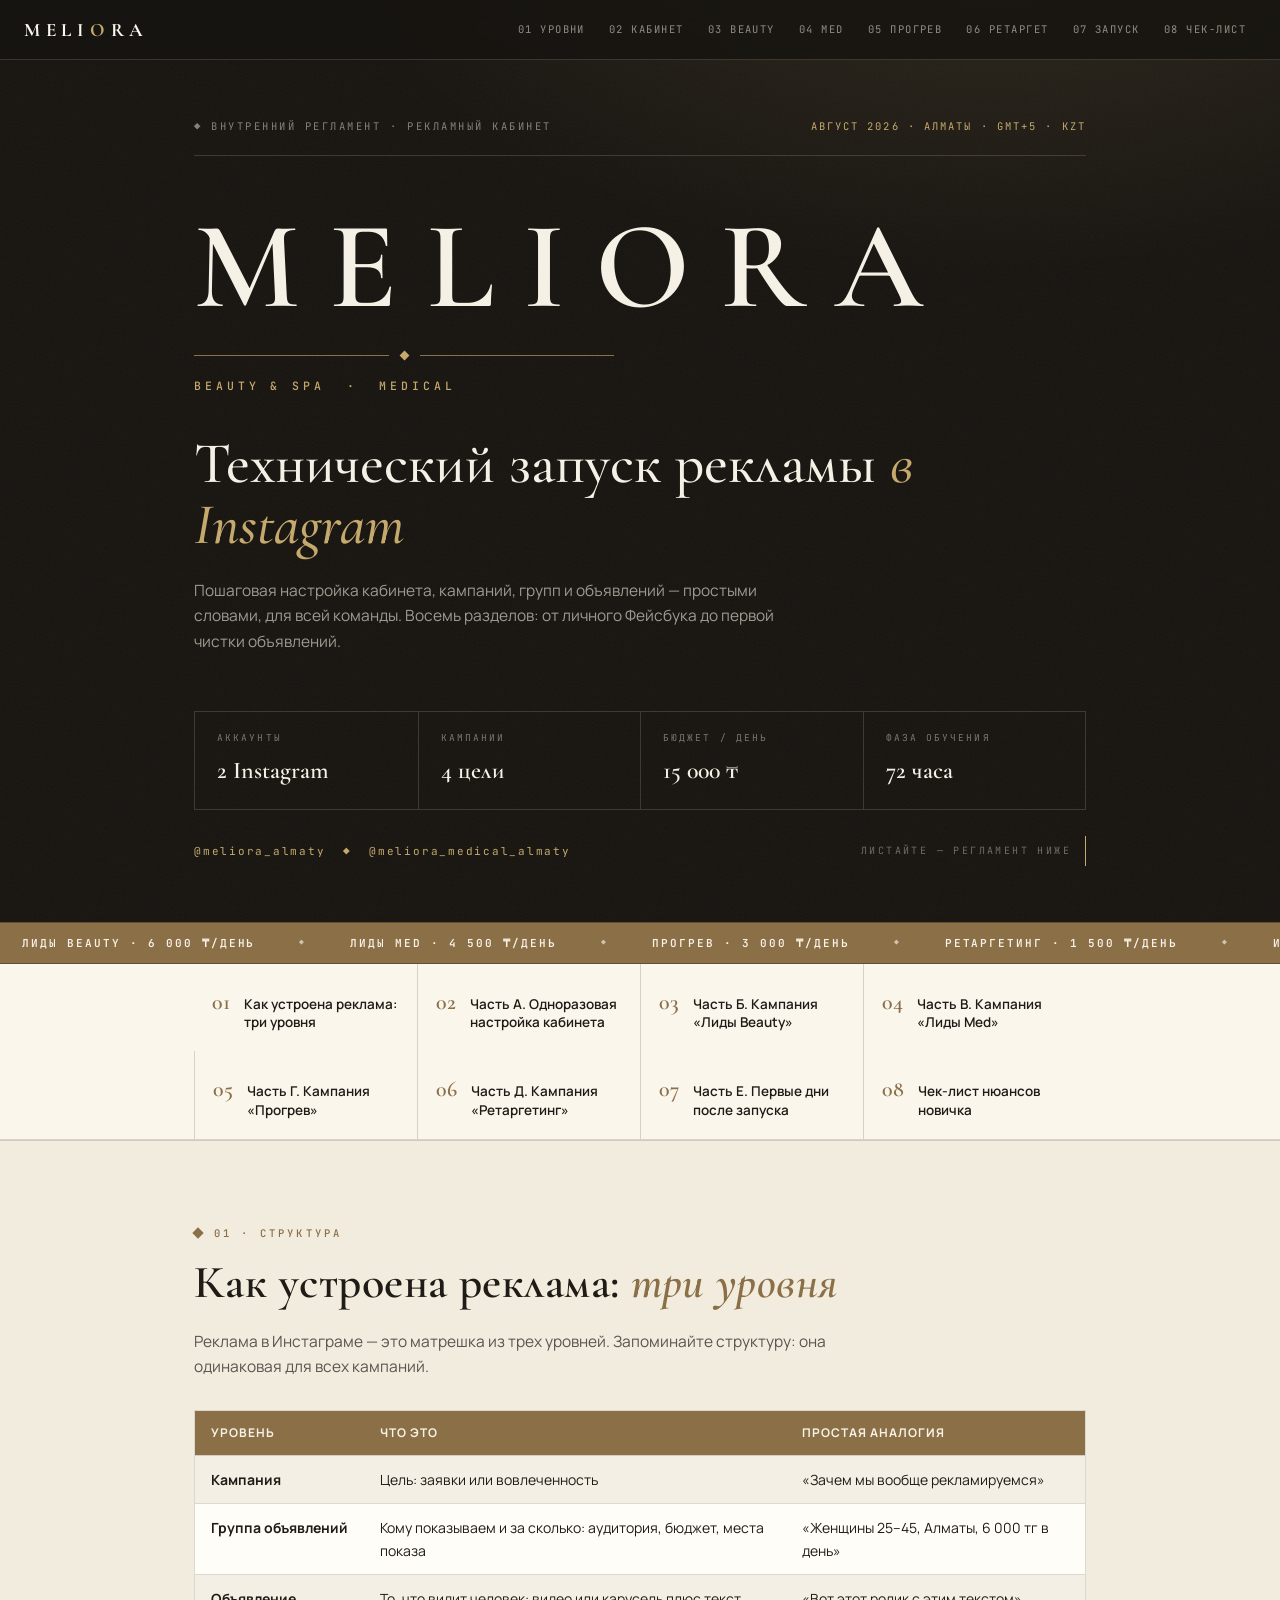
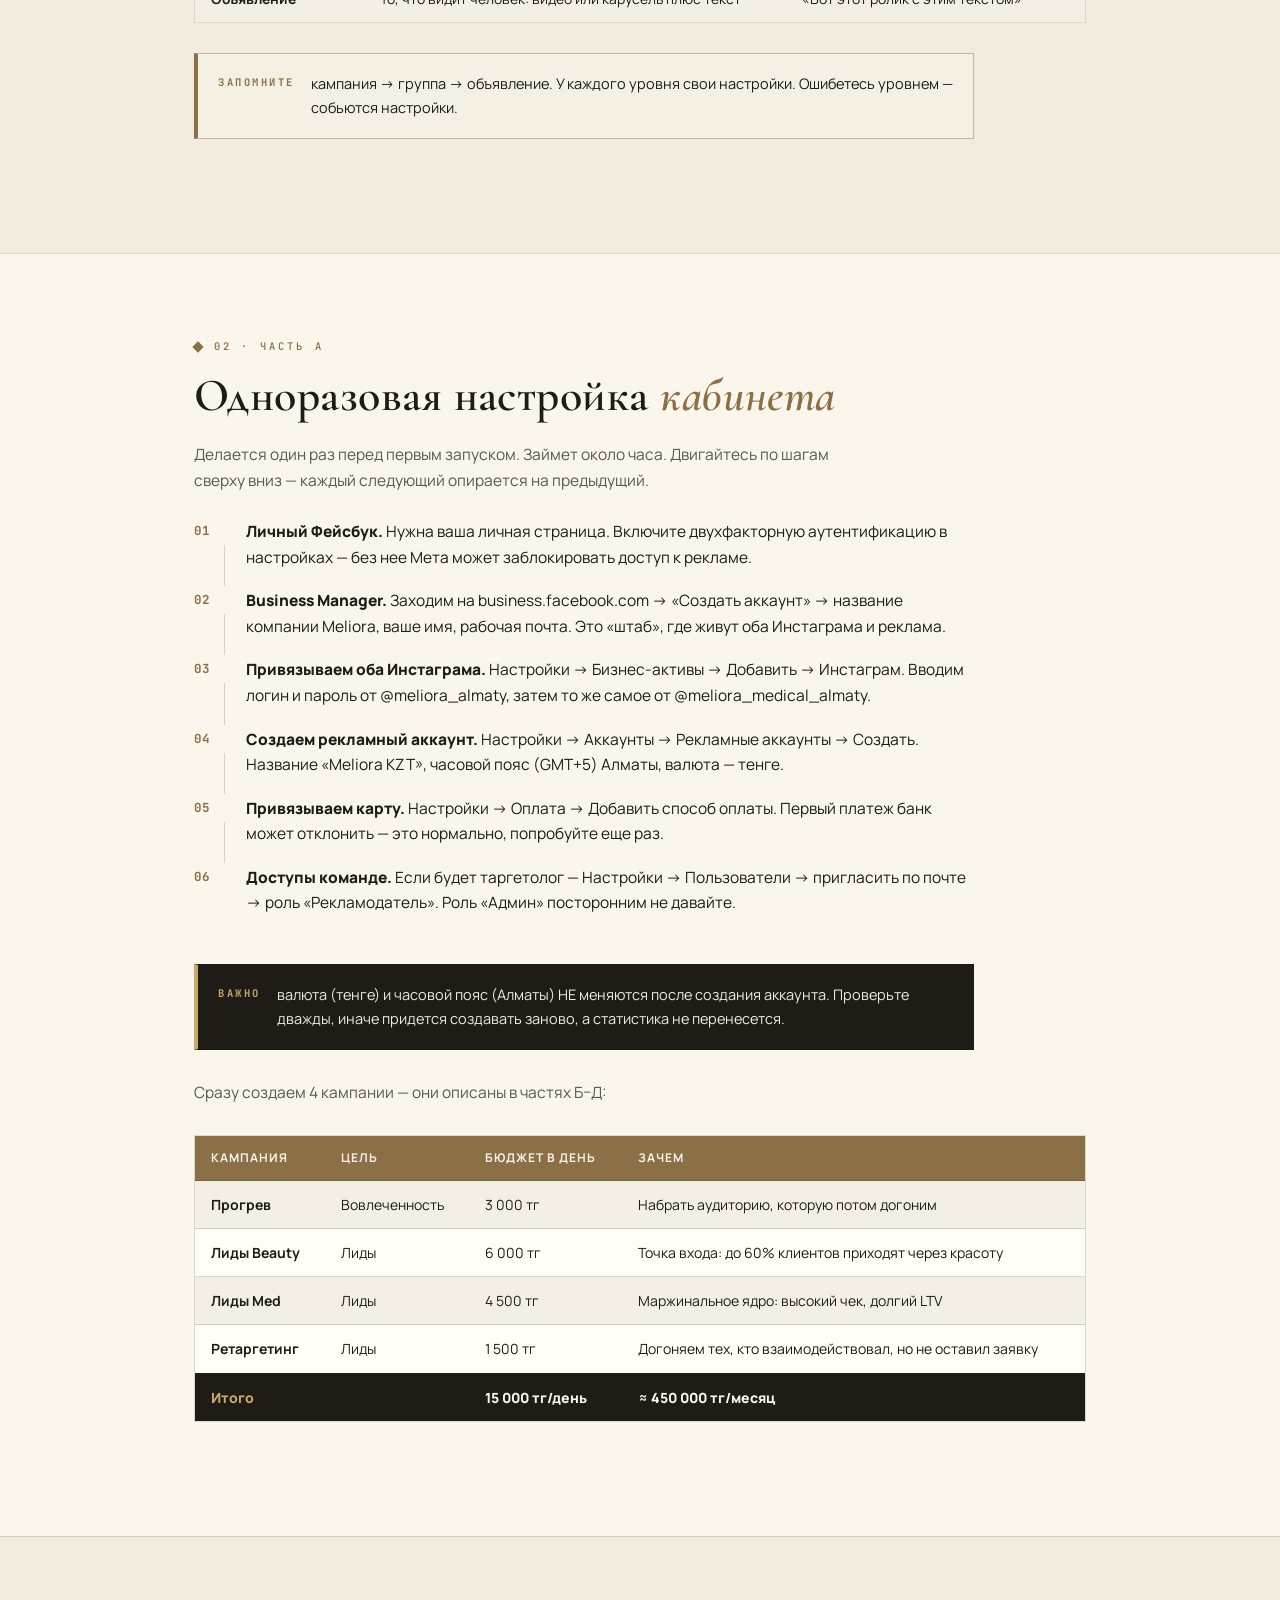
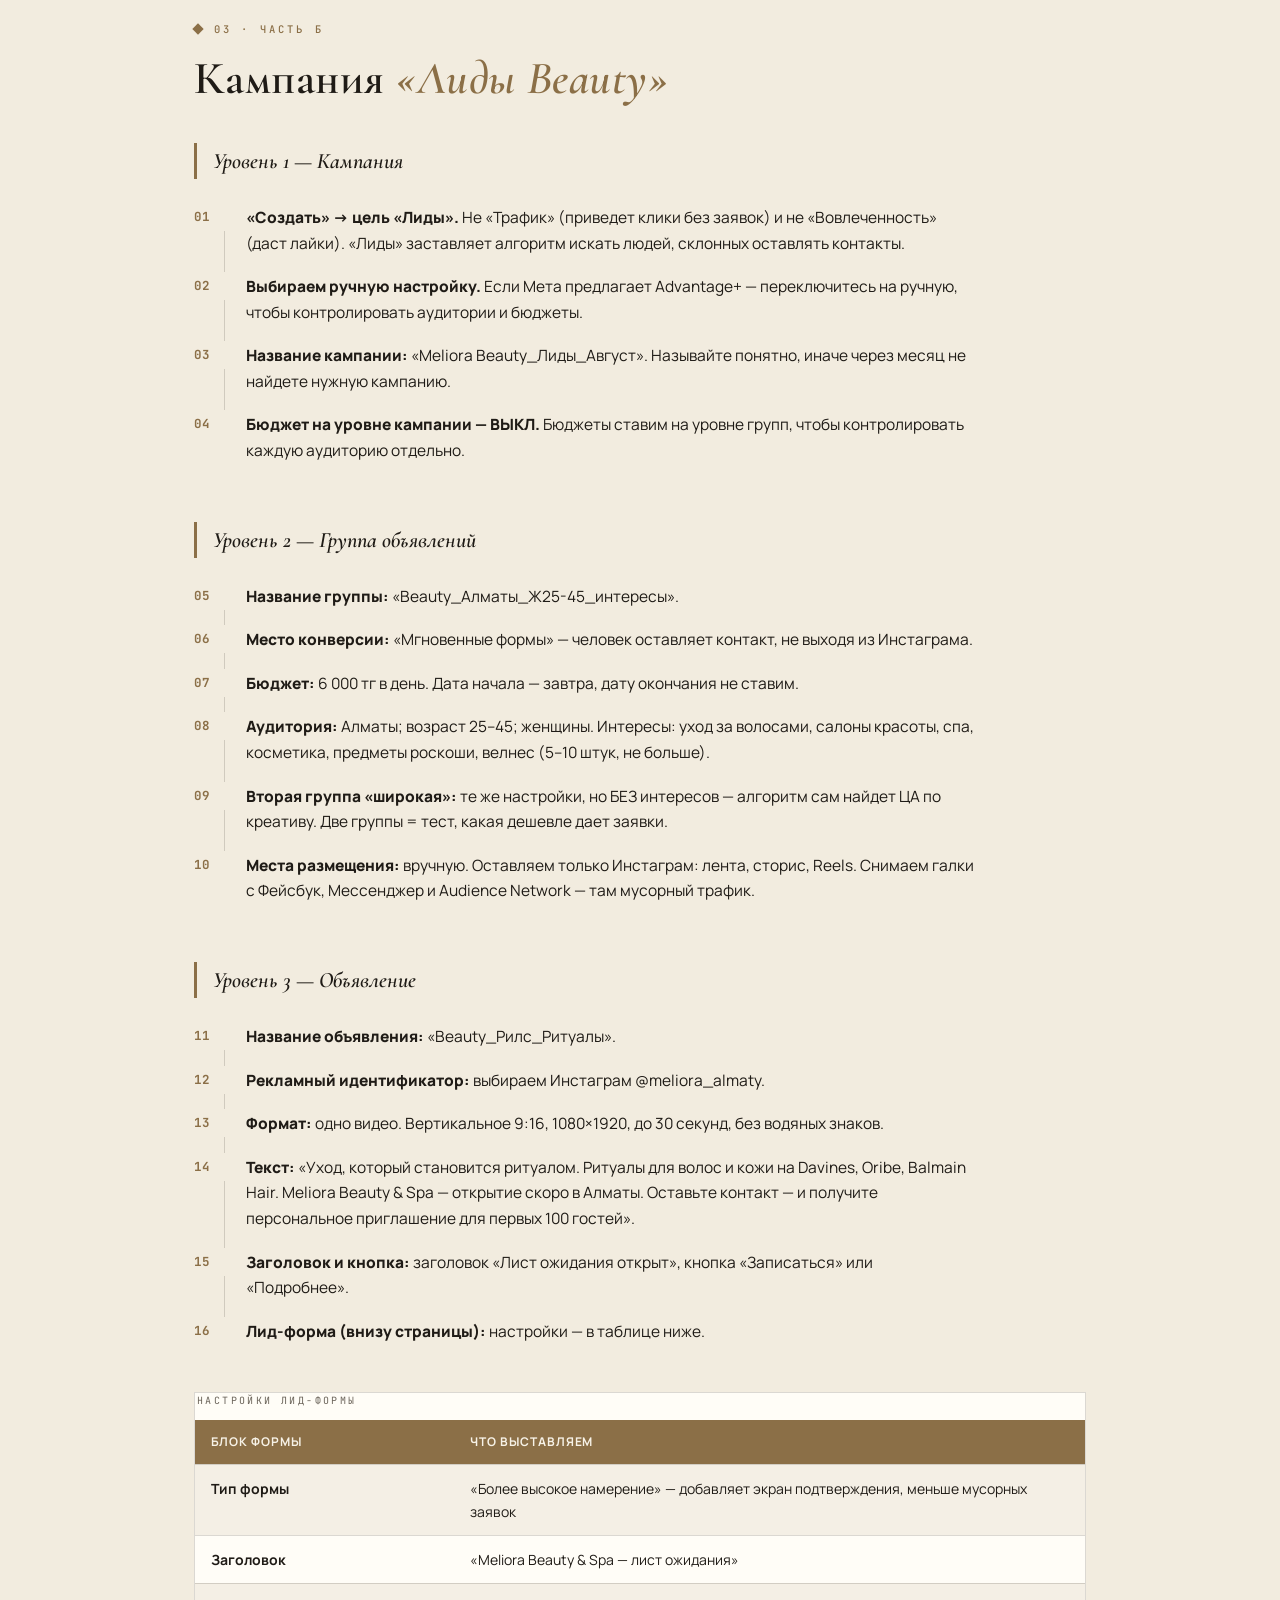
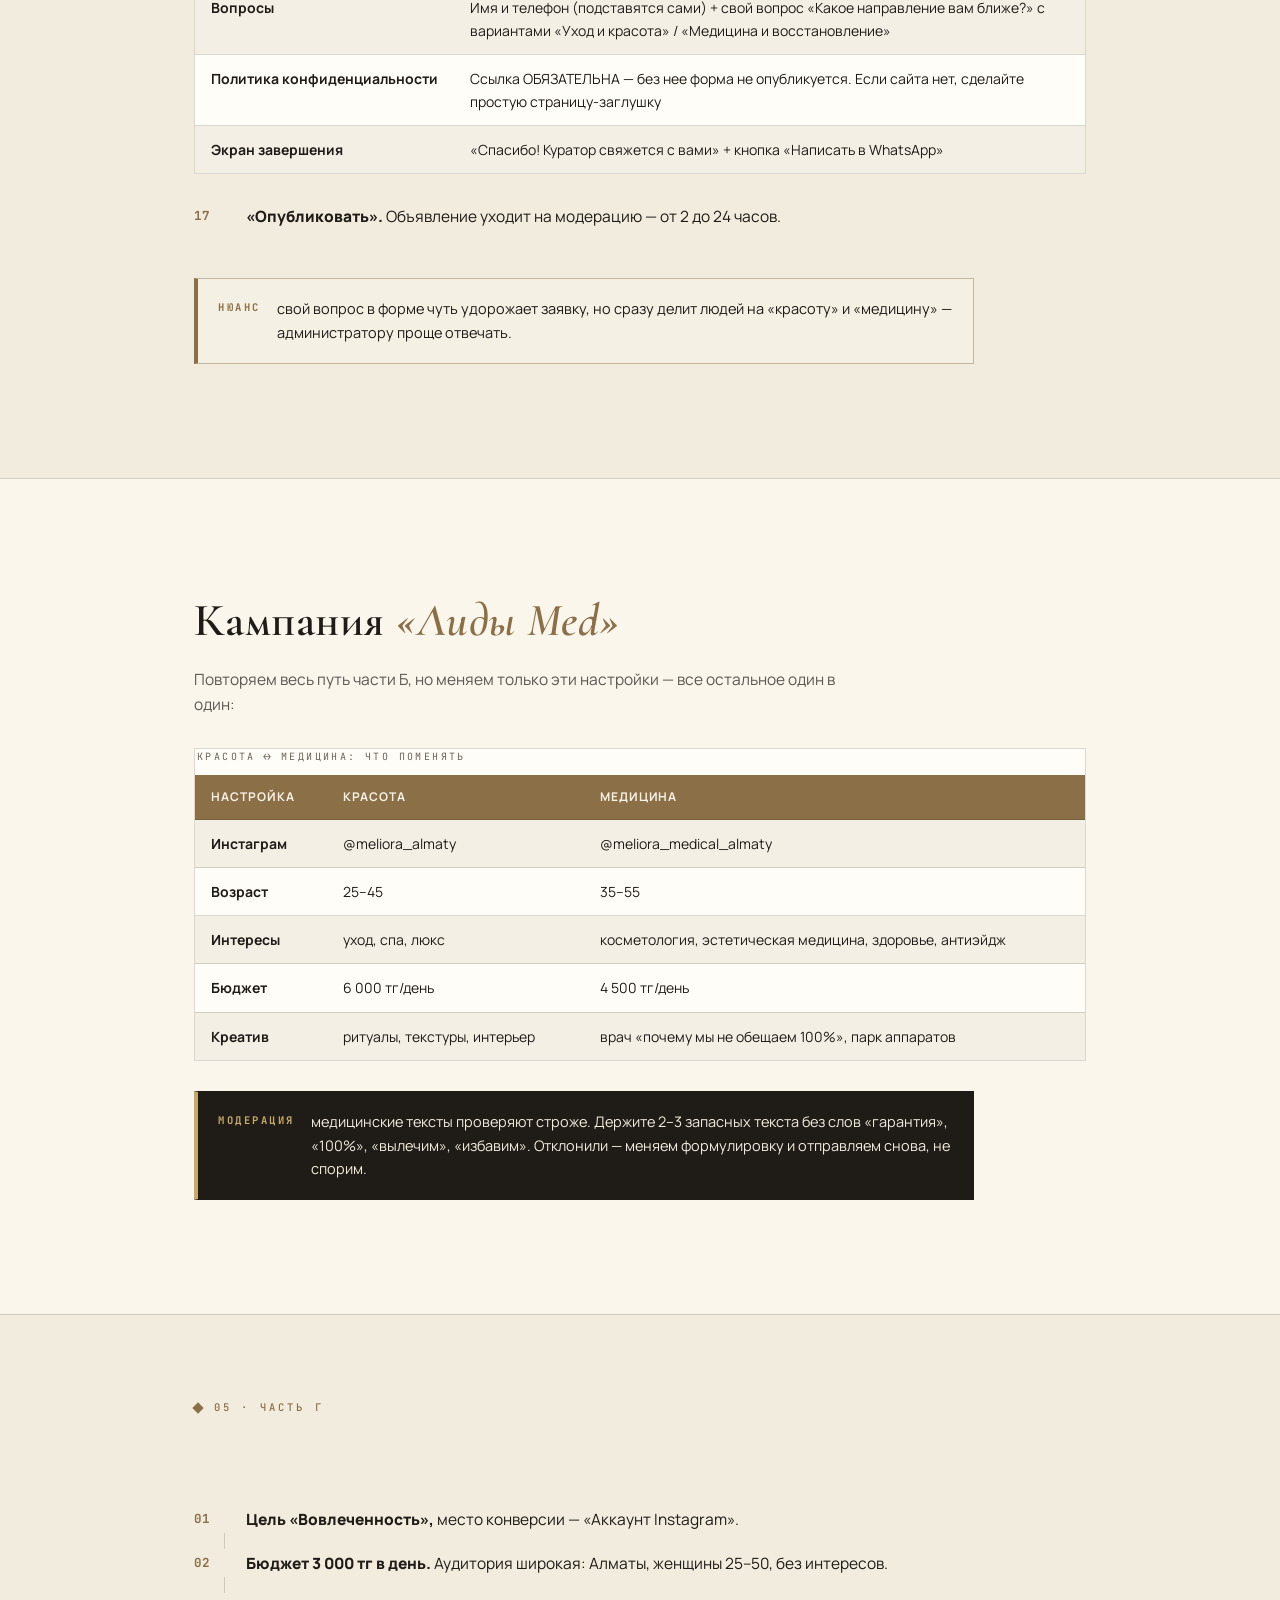
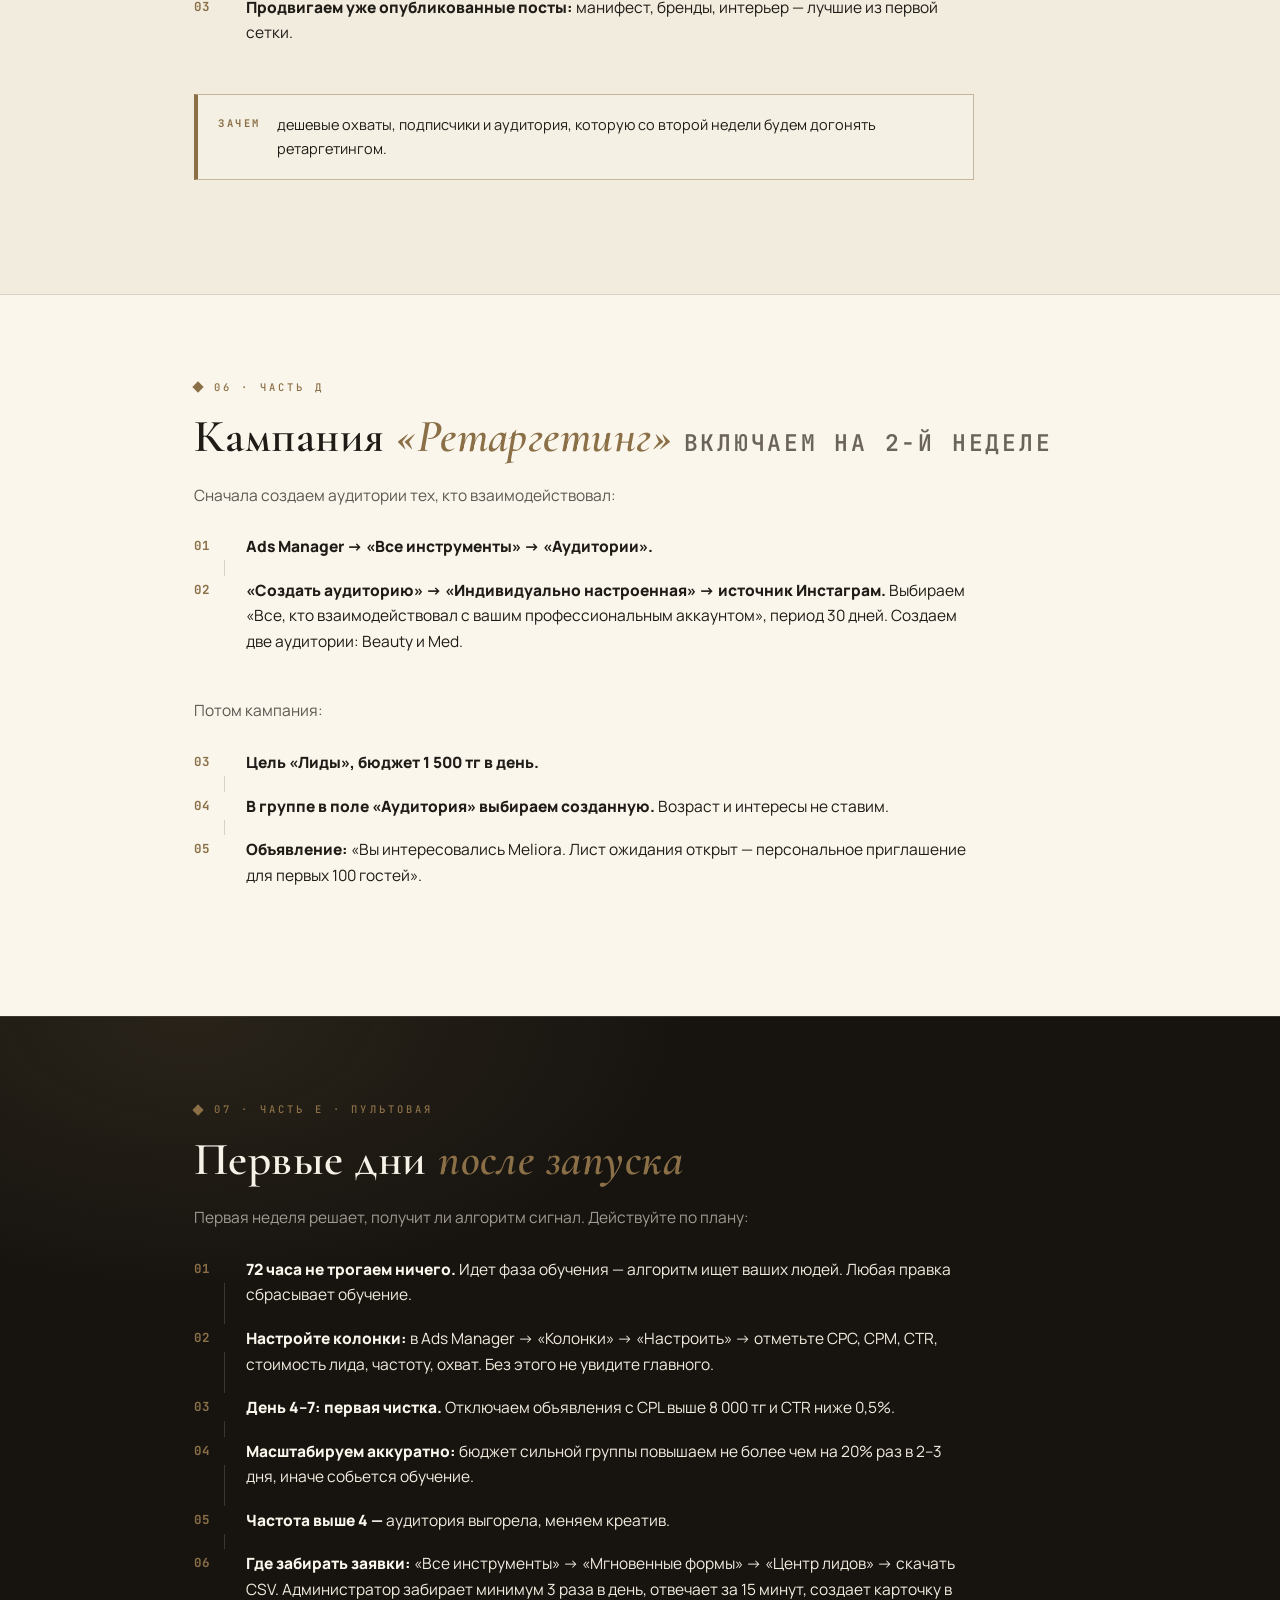
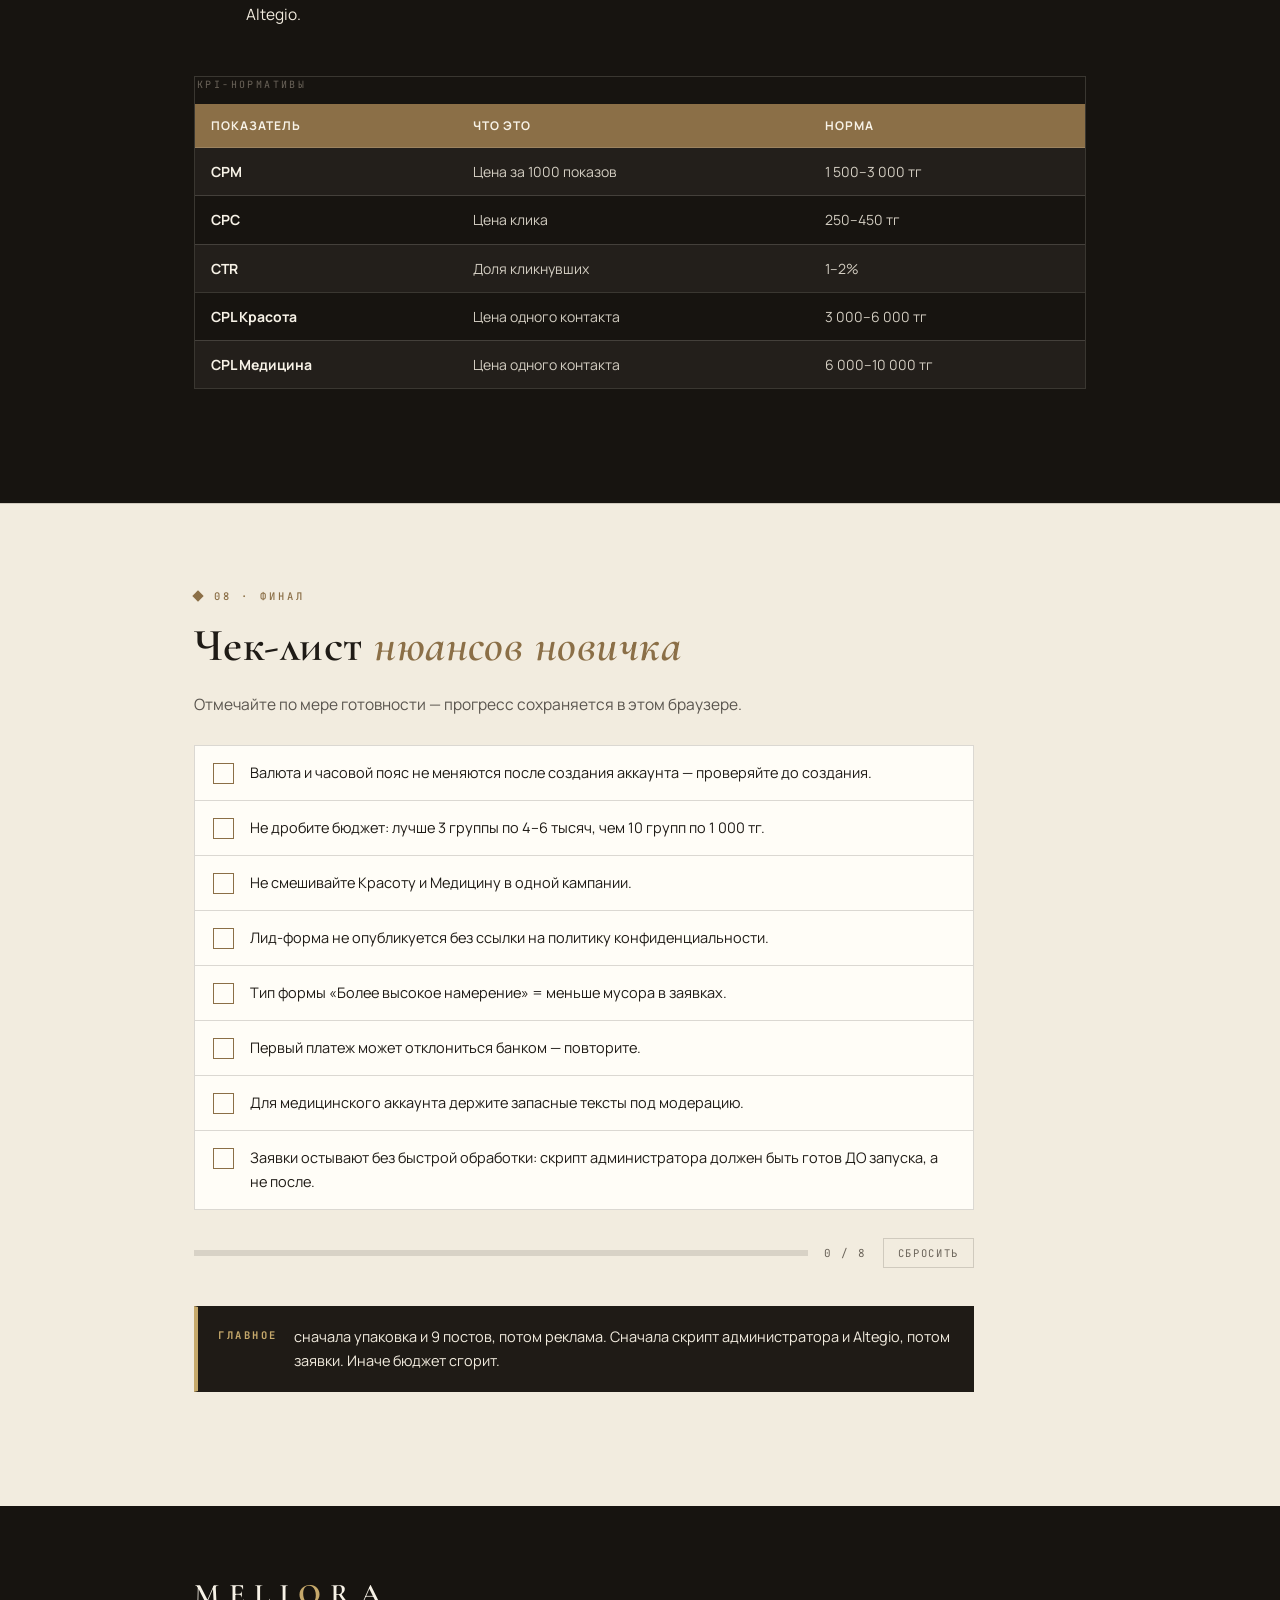
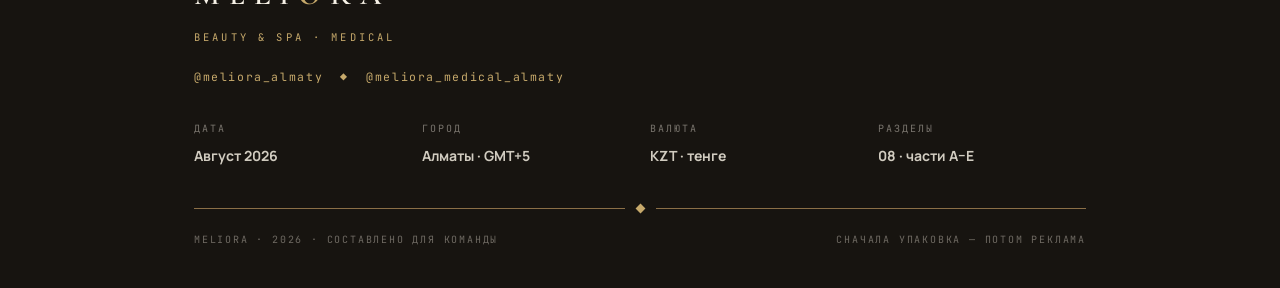
==== public/meliora-guide.html @ 6d9c6c62 "task snapshot 09e66285-13a9-491c-9f68-328b9c627ed9" ====
<!doctype html>
<!-- ============================================================
  MELIORA · Технический запуск рекламы в Instagram
  Самодостаточный HTML-файл: стили и скрипты внутри.
  Сохраните файл и откройте в любом браузере — интернет нужен
  только для шрифтов (без него подставятся системные).
  Печать: Ctrl/Cmd+P — вёрстка адаптирована под бумагу.
============================================================ -->
<html lang="ru">
<head>
<meta charset="utf-8">
<meta name="viewport" content="width=device-width, initial-scale=1">
<title>MELIORA — Технический запуск рекламы в Instagram</title>
<link rel="preconnect" href="https://fonts.googleapis.com">
<link rel="preconnect" href="https://fonts.gstatic.com" crossorigin>
<link href="https://fonts.googleapis.com/css2?family=Cormorant+Garamond:ital,wght@0,500;0,600;0,700;1,500;1,600&family=Manrope:wght@400;500;600;700;800&family=JetBrains+Mono:wght@400;500;700&display=swap" rel="stylesheet">
<style>
:root{
  --ink:#1F1B16; --ink-2:#2A251E; --ink-3:#171410;
  --paper:#F2ECDF; --paper-2:#FAF6EC; --white:#FFFDF7;
  --gold:#8B6F47; --gold-2:#C6A96B; --muted:#6B645A;
  --line:rgba(31,27,22,.16); --line-d:rgba(242,236,223,.16);
  --disp:"Cormorant Garamond",Georgia,serif;
  --body:"Manrope","Segoe UI",sans-serif;
  --mono:"JetBrains Mono","Consolas",monospace;
}
*{box-sizing:border-box;margin:0;padding:0}
html{scroll-behavior:smooth}
body{font-family:var(--body);font-size:15.5px;line-height:1.65;color:var(--ink);background:var(--paper)}
::selection{background:var(--gold);color:var(--paper-2)}
a{color:inherit}
.wrap{max-width:940px;margin:0 auto;padding:0 24px}

/* ---------- прогресс + шапка ---------- */
#pbar{position:fixed;top:0;left:0;height:3px;width:0;background:var(--gold-2);z-index:90}
.top{position:fixed;top:0;left:0;right:0;z-index:80;display:flex;align-items:center;gap:18px;
  padding:14px 24px;background:rgba(23,20,16,.82);backdrop-filter:blur(10px);border-bottom:1px solid var(--line-d)}
.top .brand{font-family:var(--disp);font-weight:700;font-size:19px;letter-spacing:.3em;color:var(--paper-2)}
.top .brand b{color:var(--gold-2)}
.top nav{display:flex;gap:4px;margin-left:auto;overflow-x:auto;scrollbar-width:none}
.top nav::-webkit-scrollbar{display:none}
.top nav a{font-family:var(--mono);font-size:10.5px;letter-spacing:.14em;text-transform:uppercase;
  color:rgba(242,236,223,.55);text-decoration:none;padding:5px 9px;border:1px solid transparent;white-space:nowrap;transition:.25s}
.top nav a:hover{color:var(--gold-2);border-color:rgba(198,169,107,.4)}
.top nav a.act{color:var(--gold-2);border-color:rgba(198,169,107,.55);background:rgba(198,169,107,.08)}

/* ---------- обложка ---------- */
#cover{position:relative;background:radial-gradient(1100px 600px at 78% -10%,rgba(198,169,107,.14),transparent 60%),var(--ink-3);
  color:var(--paper);padding:118px 0 56px;overflow:hidden}
#cover::after{content:"";position:absolute;inset:0;pointer-events:none;opacity:.05;
  background-image:url("data:image/svg+xml,%3Csvg xmlns='http://www.w3.org/2000/svg' width='140' height='140'%3E%3Cfilter id='n'%3E%3CfeTurbulence type='fractalNoise' baseFrequency='0.9' numOctaves='2'/%3E%3C/filter%3E%3Crect width='140' height='140' filter='url(%23n)'/%3E%3C/svg%3E")}
.c-top{display:flex;flex-wrap:wrap;justify-content:space-between;gap:12px;border-bottom:1px solid var(--line-d);padding-bottom:20px;
  font-family:var(--mono);font-size:10.5px;letter-spacing:.24em;text-transform:uppercase;color:rgba(242,236,223,.5)}
.c-top .meta{color:var(--gold-2);letter-spacing:.2em}
.wordmark{font-family:var(--disp);font-weight:600;font-size:clamp(52px,11vw,124px);line-height:.95;letter-spacing:.24em;color:#F7F2E7;margin-top:52px}
.wordmark span{display:inline-block;animation:rise .7s cubic-bezier(.2,.7,.2,1) both}
@keyframes rise{from{opacity:0;transform:translateY(.45em)}to{opacity:1;transform:none}}
.rule{display:flex;align-items:center;gap:12px;margin:26px 0 18px;max-width:420px}
.rule i{height:1px;background:var(--gold);flex:1}
.rule b{width:7px;height:7px;background:var(--gold-2);transform:rotate(45deg)}
.c-sub{font-family:var(--mono);font-size:11.5px;font-weight:500;letter-spacing:.34em;text-transform:uppercase;color:var(--gold-2)}
.c-title{font-family:var(--disp);font-weight:500;font-size:clamp(34px,6vw,58px);line-height:1.05;color:#F7F2E7;margin-top:38px;max-width:760px}
.c-title em{font-style:italic;color:var(--gold-2)}
.c-lead{max-width:620px;margin-top:22px;color:rgba(242,236,223,.62)}
.passport{display:grid;grid-template-columns:repeat(4,1fr);border:1px solid var(--line-d);margin-top:56px}
.passport div{padding:18px 22px;border-left:1px solid var(--line-d);transition:background .3s}
.passport div:first-child{border-left:0}
.passport div:hover{background:rgba(198,169,107,.06)}
.passport small{display:block;font-family:var(--mono);font-size:9.5px;letter-spacing:.22em;text-transform:uppercase;color:rgba(242,236,223,.45)}
.passport strong{display:block;margin-top:6px;font-family:var(--disp);font-size:24px;font-weight:600;color:#F7F2E7;transition:color .3s}
.passport div:hover strong{color:var(--gold-2)}
.c-bottom{display:flex;flex-wrap:wrap;align-items:center;justify-content:space-between;gap:14px;margin-top:26px;
  font-family:var(--mono);font-size:11px;letter-spacing:.16em}
.c-bottom .acc{color:var(--gold-2)}
.c-bottom .hint{color:rgba(242,236,223,.4);display:flex;align-items:center;gap:14px;text-transform:uppercase;font-size:10px;letter-spacing:.24em}
.c-bottom .hint i{width:1px;height:30px;background:var(--gold-2);animation:drip 1.8s ease-in-out infinite}
@keyframes drip{0%,100%{transform:scaleY(.3);opacity:.4}50%{transform:scaleY(1);opacity:1}}

/* ---------- бегущая строка ---------- */
.ticker{overflow:hidden;background:var(--gold);color:#F7F2E7;border-block:1px solid rgba(23,20,16,.35)}
.ticker-track{display:flex;width:max-content;animation:mq 36s linear infinite}
.ticker:hover .ticker-track{animation-play-state:paused}
.ticker span{display:flex;align-items:center;white-space:nowrap;padding:11px 22px;font-family:var(--mono);font-size:11px;font-weight:600;letter-spacing:.18em;text-transform:uppercase}
.ticker span::after{content:"◆";font-size:8px;margin-left:44px;opacity:.65}
@keyframes mq{to{transform:translateX(-50%)}}

/* ---------- содержание ---------- */
.toc{background:var(--paper-2);border-bottom:1px solid var(--line)}
.toc .wrap{display:grid;grid-template-columns:repeat(4,1fr);gap:0;padding:0 24px}
.toc a{display:flex;gap:14px;align-items:baseline;padding:20px 18px;border-left:1px solid var(--line);text-decoration:none;transition:.25s}
.toc a:first-child{border-left:0}
.toc a:hover{background:rgba(139,111,71,.07)}
.toc b{font-family:var(--disp);font-size:22px;font-weight:600;color:var(--gold);transition:.25s}
.toc a:hover b{transform:translateY(-2px)}
.toc span{font-size:13.5px;font-weight:600;line-height:1.35;color:var(--ink)}

/* ---------- секции ---------- */
section.ch{padding:84px 0;border-top:1px solid var(--line)}
section.ch.alt{background:var(--paper-2)}
.kicker{display:flex;align-items:center;gap:12px;font-family:var(--mono);font-size:10.5px;font-weight:500;letter-spacing:.3em;text-transform:uppercase;color:var(--gold)}
.kicker i{width:8px;height:8px;background:var(--gold);transform:rotate(45deg)}
h2.ch-title{font-family:var(--disp);font-weight:600;font-size:clamp(30px,4.6vw,46px);line-height:1.06;margin:16px 0 22px;letter-spacing:.01em}
h2.ch-title em{font-style:italic;color:var(--gold)}
.lead{max-width:660px;color:rgba(31,27,22,.72)}
h3.sub{font-family:var(--disp);font-style:italic;font-weight:600;font-size:22px;margin:40px 0 16px;padding-left:16px;border-left:3px solid var(--gold)}

/* шаги */
ol.steps{list-style:none;counter-reset:st;margin:26px 0;max-width:780px}
ol.steps.cont{counter-reset:st var(--from)}
ol.steps li{position:relative;padding:0 0 18px 52px}
ol.steps li::before{counter-increment:st;content:counter(st,decimal-leading-zero);position:absolute;left:0;top:2px;
  font-family:var(--mono);font-size:12.5px;font-weight:700;color:var(--gold)}
ol.steps li::after{content:"";position:absolute;left:30px;top:26px;bottom:2px;width:1px;background:var(--line)}
ol.steps li:last-child::after{display:none}
ol.steps b{font-weight:800}

/* таблицы */
.tbl{margin:30px 0;border:1px solid var(--line);background:var(--white);overflow-x:auto}
.tbl table{width:100%;border-collapse:collapse;min-width:560px}
.tbl caption{text-align:left;padding:0 0 10px 2px;font-family:var(--mono);font-size:10px;letter-spacing:.24em;text-transform:uppercase;color:var(--muted);caption-side:top}
.tbl th{background:var(--gold);color:#F7F2E7;font-size:12px;font-weight:700;letter-spacing:.08em;text-transform:uppercase;text-align:left;padding:12px 16px}
.tbl td{padding:12px 16px;font-size:14px;border-top:1px solid var(--line);vertical-align:top}
.tbl tr:nth-child(even) td{background:#F4EFE5}
.tbl td:first-child{font-weight:700;white-space:nowrap;color:var(--ink)}
.tbl .total td{background:var(--ink)!important;color:var(--paper-2);font-weight:800}
.tbl .total td:first-child{color:var(--gold-2)}

/* коллауты */
.note{display:flex;gap:16px;margin:30px 0;max-width:780px;padding:18px 20px;border:1px solid rgba(139,111,71,.45);background:#F5F0E4}
.note.gold{border-left:4px solid var(--gold)}
.note.ink{background:var(--ink);color:var(--paper);border:1px solid var(--ink);border-left:4px solid var(--gold-2)}
.note b{flex-shrink:0;font-family:var(--mono);font-size:10.5px;font-weight:700;letter-spacing:.24em;text-transform:uppercase;color:var(--gold);padding-top:2px}
.note.ink b{color:var(--gold-2)}
.note p{font-size:14.5px}

/* тёмная секция 07 */
section.dark{background:radial-gradient(900px 500px at 15% 0%,rgba(198,169,107,.1),transparent 55%),var(--ink-3);color:var(--paper);border-top:1px solid var(--line-d)}
section.dark .lead{color:rgba(242,236,223,.62)}
section.dark h2.ch-title{color:#F7F2E7}
section.dark ol.steps li::after{background:var(--line-d)}
section.dark ol.steps b{color:var(--paper-2)}
section.dark .tbl{background:transparent;border-color:var(--line-d)}
section.dark .tbl td{border-color:var(--line-d);color:rgba(242,236,223,.85)}
section.dark .tbl tr:nth-child(even) td{background:rgba(242,236,223,.05)}
section.dark .tbl td:first-child{color:#F7F2E7}

/* чек-лист */
.check{list-style:none;margin:28px 0;max-width:780px;border:1px solid var(--line);background:var(--white)}
.check li{display:flex;gap:16px;align-items:flex-start;padding:15px 18px;border-top:1px solid var(--line);cursor:pointer;transition:background .25s}
.check li:first-child{border-top:0}
.check li:hover{background:rgba(139,111,71,.06)}
.check .box{flex-shrink:0;width:21px;height:21px;margin-top:2px;border:1.5px solid var(--gold);display:grid;place-items:center;transition:.25s}
.check .box svg{opacity:0;transform:scale(.5);transition:.25s}
.check li.done{background:rgba(139,111,71,.08)}
.check li.done .box{background:var(--gold)}
.check li.done .box svg{opacity:1;transform:scale(1)}
.check li.done p{color:var(--muted);text-decoration:line-through;text-decoration-color:rgba(139,111,71,.6)}
.check p{font-size:14.5px}
.check-bar{display:flex;flex-wrap:wrap;align-items:center;gap:16px;max-width:780px;margin-top:14px}
.check-bar .track{flex:1;min-width:160px;height:6px;background:rgba(31,27,22,.12)}
.check-bar .track i{display:block;height:100%;width:0;background:var(--gold);transition:width .5s cubic-bezier(.2,.7,.2,1)}
.check-bar small{font-family:var(--mono);font-size:11px;letter-spacing:.14em;color:var(--muted)}
.check-bar button{font-family:var(--mono);font-size:10.5px;letter-spacing:.16em;text-transform:uppercase;background:none;border:1px solid var(--line);padding:7px 14px;cursor:pointer;color:var(--muted);transition:.25s}
.check-bar button:hover{border-color:var(--gold);color:var(--gold)}
.stamp{display:none;margin:26px 0 0;max-width:780px;padding:20px 24px;border:2px solid var(--gold);text-align:center;
  font-family:var(--disp);font-style:italic;font-weight:600;font-size:24px;color:var(--gold);transform:rotate(-1.5deg);
  animation:stampIn .5s cubic-bezier(.2,.9,.3,1.4) both}
.stamp.show{display:block}
@keyframes stampIn{from{opacity:0;transform:rotate(-6deg) scale(1.25)}to{opacity:1;transform:rotate(-1.5deg) scale(1)}}

/* появление при скролле */
.rv{opacity:0;transform:translateY(20px);transition:opacity .7s cubic-bezier(.2,.7,.2,1),transform .7s cubic-bezier(.2,.7,.2,1)}
.rv.on{opacity:1;transform:none}

/* футер */
footer{background:var(--ink-3);color:var(--paper);padding:64px 0 40px}
footer .brand{font-family:var(--disp);font-weight:600;font-size:30px;letter-spacing:.3em;color:#F7F2E7}
footer .brand b{color:var(--gold-2)}
footer .sub{margin-top:10px;font-family:var(--mono);font-size:10.5px;letter-spacing:.3em;text-transform:uppercase;color:var(--gold-2)}
footer .acc{margin-top:22px;font-family:var(--mono);font-size:11.5px;letter-spacing:.14em;color:var(--gold-2)}
footer .meta{margin-top:34px;display:grid;grid-template-columns:repeat(4,1fr);gap:20px;font-family:var(--mono);font-size:10px;letter-spacing:.2em;text-transform:uppercase;color:rgba(242,236,223,.45)}
footer .meta strong{display:block;margin-top:6px;font-family:var(--body);font-size:14px;letter-spacing:0;text-transform:none;color:rgba(242,236,223,.85)}
footer .rule{margin:38px 0 20px;max-width:none}
footer .fin{display:flex;flex-wrap:wrap;justify-content:space-between;gap:10px;font-family:var(--mono);font-size:10px;letter-spacing:.18em;text-transform:uppercase;color:rgba(242,236,223,.4)}

@media (max-width:820px){
  .passport{grid-template-columns:repeat(2,1fr)}
  .passport div:nth-child(3){border-left:0}
  .passport div:nth-child(n+3){border-top:1px solid var(--line-d)}
  .toc .wrap{grid-template-columns:repeat(2,1fr)}
  .toc a{border-top:1px solid var(--line)}
  .toc a:nth-child(-n+2){border-top:0}
  .toc a:nth-child(odd){border-left:0}
  footer .meta{grid-template-columns:repeat(2,1fr)}
  .top nav{display:none}
}
@media (prefers-reduced-motion:reduce){
  html{scroll-behavior:auto}
  .rv{opacity:1;transform:none;transition:none}
  .wordmark span{animation:none}
  .ticker-track{animation:none}
  .c-bottom .hint i{animation:none}
  .stamp{animation:none}
}
@media print{
  .top,#pbar,.ticker,.check-bar,footer .fin{display:none!important}
  body{background:#fff}
  section.ch{padding:36px 0;break-inside:avoid}
  #cover{break-after:page;padding-top:60px}
  .rv{opacity:1!important;transform:none!important}
}
</style>
</head>
<body>
<div id="pbar"></div>

<header class="top">
  <span class="brand">MELI<b>O</b>RA</span>
  <nav id="nav">
    <a href="#s01">01 Уровни</a><a href="#s02">02 Кабинет</a><a href="#s03">03 Beauty</a><a href="#s04">04 Med</a>
    <a href="#s05">05 Прогрев</a><a href="#s06">06 Ретаргет</a><a href="#s07">07 Запуск</a><a href="#s08">08 Чек-лист</a>
  </nav>
</header>

<!-- ================= ОБЛОЖКА ================= -->
<section id="cover">
  <div class="wrap">
    <div class="c-top">
      <span>◆ Внутренний регламент · рекламный кабинет</span>
      <span class="meta" id="scramble" data-text="АВГУСТ 2026 · АЛМАТЫ · GMT+5 · KZT">АВГУСТ 2026 · АЛМАТЫ · GMT+5 · KZT</span>
    </div>
    <h1 class="wordmark" aria-label="MELIORA">
      <span style="animation-delay:.15s">M</span><span style="animation-delay:.22s">E</span><span style="animation-delay:.29s">L</span><span style="animation-delay:.36s">I</span><span style="animation-delay:.43s">O</span><span style="animation-delay:.5s">R</span><span style="animation-delay:.57s">A</span>
    </h1>
    <div class="rule"><i></i><b></b><i></i></div>
    <p class="c-sub">Beauty &amp; Spa&nbsp;&nbsp;·&nbsp;&nbsp;Medical</p>
    <h2 class="c-title">Технический запуск рекламы <em>в Instagram</em></h2>
    <p class="c-lead">Пошаговая настройка кабинета, кампаний, групп и объявлений — простыми словами, для всей команды. Восемь разделов: от личного Фейсбука до первой чистки объявлений.</p>
    <div class="passport">
      <div><small>Аккаунты</small><strong>2 Instagram</strong></div>
      <div><small>Кампании</small><strong>4 цели</strong></div>
      <div><small>Бюджет / день</small><strong>15 000 ₸</strong></div>
      <div><small>Фаза обучения</small><strong>72 часа</strong></div>
    </div>
    <div class="c-bottom">
      <span class="acc">@meliora_almaty&nbsp;&nbsp;◆&nbsp;&nbsp;@meliora_medical_almaty</span>
      <span class="hint">листайте — регламент ниже <i></i></span>
    </div>
  </div>
</section>

<!-- ================= БЕГУЩАЯ СТРОКА ================= -->
<div class="ticker" aria-hidden="true">
  <div class="ticker-track">
    <span>Лиды Beauty · 6 000 ₸/день</span><span>Лиды Med · 4 500 ₸/день</span><span>Прогрев · 3 000 ₸/день</span><span>Ретаргетинг · 1 500 ₸/день</span><span>Итого · 15 000 ₸/день</span><span>Фаза обучения · 72 часа</span><span>CPL Beauty · 3 000–6 000 ₸</span><span>CPL Med · 6 000–10 000 ₸</span>
    <span>Лиды Beauty · 6 000 ₸/день</span><span>Лиды Med · 4 500 ₸/день</span><span>Прогрев · 3 000 ₸/день</span><span>Ретаргетинг · 1 500 ₸/день</span><span>Итого · 15 000 ₸/день</span><span>Фаза обучения · 72 часа</span><span>CPL Beauty · 3 000–6 000 ₸</span><span>CPL Med · 6 000–10 000 ₸</span>
  </div>
</div>

<!-- ================= СОДЕРЖАНИЕ ================= -->
<nav class="toc" aria-label="Содержание">
  <div class="wrap">
    <a href="#s01"><b>01</b><span>Как устроена реклама: три уровня</span></a>
    <a href="#s02"><b>02</b><span>Часть А. Одноразовая настройка кабинета</span></a>
    <a href="#s03"><b>03</b><span>Часть Б. Кампания «Лиды Beauty»</span></a>
    <a href="#s04"><b>04</b><span>Часть В. Кампания «Лиды Med»</span></a>
    <a href="#s05"><b>05</b><span>Часть Г. Кампания «Прогрев»</span></a>
    <a href="#s06"><b>06</b><span>Часть Д. Кампания «Ретаргетинг»</span></a>
    <a href="#s07"><b>07</b><span>Часть Е. Первые дни после запуска</span></a>
    <a href="#s08"><b>08</b><span>Чек-лист нюансов новичка</span></a>
  </div>
</nav>

<main>
<!-- ================= 01 ================= -->
<section class="ch" id="s01">
  <div class="wrap">
    <p class="kicker rv"><i></i>01 · Структура</p>
    <h2 class="ch-title rv">Как устроена реклама: <em>три уровня</em></h2>
    <p class="lead rv">Реклама в Инстаграме — это матрешка из трех уровней. Запоминайте структуру: она одинаковая для всех кампаний.</p>
    <div class="tbl rv">
      <table>
        <tr><th>Уровень</th><th>Что это</th><th>Простая аналогия</th></tr>
        <tr><td>Кампания</td><td>Цель: заявки или вовлеченность</td><td>«Зачем мы вообще рекламируемся»</td></tr>
        <tr><td>Группа объявлений</td><td>Кому показываем и за сколько: аудитория, бюджет, места показа</td><td>«Женщины 25–45, Алматы, 6 000 тг в день»</td></tr>
        <tr><td>Объявление</td><td>То, что видит человек: видео или карусель плюс текст</td><td>«Вот этот ролик с этим текстом»</td></tr>
      </table>
    </div>
    <div class="note gold rv"><b>Запомните</b><p>кампания → группа → объявление. У каждого уровня свои настройки. Ошибетесь уровнем — собьются настройки.</p></div>
  </div>
</section>

<!-- ================= 02 ================= -->
<section class="ch alt" id="s02">
  <div class="wrap">
    <p class="kicker rv"><i></i>02 · Часть А</p>
    <h2 class="ch-title rv">Одноразовая настройка <em>кабинета</em></h2>
    <p class="lead rv">Делается один раз перед первым запуском. Займет около часа. Двигайтесь по шагам сверху вниз — каждый следующий опирается на предыдущий.</p>
    <ol class="steps rv">
      <li><b>Личный Фейсбук.</b> Нужна ваша личная страница. Включите двухфакторную аутентификацию в настройках — без нее Мета может заблокировать доступ к рекламе.</li>
      <li><b>Business Manager.</b> Заходим на business.facebook.com → «Создать аккаунт» → название компании Meliora, ваше имя, рабочая почта. Это «штаб», где живут оба Инстаграма и реклама.</li>
      <li><b>Привязываем оба Инстаграма.</b> Настройки → Бизнес-активы → Добавить → Инстаграм. Вводим логин и пароль от @meliora_almaty, затем то же самое от @meliora_medical_almaty.</li>
      <li><b>Создаем рекламный аккаунт.</b> Настройки → Аккаунты → Рекламные аккаунты → Создать. Название «Meliora KZT», часовой пояс (GMT+5) Алматы, валюта — тенге.</li>
      <li><b>Привязываем карту.</b> Настройки → Оплата → Добавить способ оплаты. Первый платеж банк может отклонить — это нормально, попробуйте еще раз.</li>
      <li><b>Доступы команде.</b> Если будет таргетолог — Настройки → Пользователи → пригласить по почте → роль «Рекламодатель». Роль «Админ» посторонним не давайте.</li>
    </ol>
    <div class="note ink rv"><b>Важно</b><p>валюта (тенге) и часовой пояс (Алматы) НЕ меняются после создания аккаунта. Проверьте дважды, иначе придется создавать заново, а статистика не перенесется.</p></div>
    <p class="lead rv">Сразу создаем 4 кампании — они описаны в частях Б–Д:</p>
    <div class="tbl rv">
      <table>
        <tr><th>Кампания</th><th>Цель</th><th>Бюджет в день</th><th>Зачем</th></tr>
        <tr><td>Прогрев</td><td>Вовлеченность</td><td>3 000 тг</td><td>Набрать аудиторию, которую потом догоним</td></tr>
        <tr><td>Лиды Beauty</td><td>Лиды</td><td>6 000 тг</td><td>Точка входа: до 60% клиентов приходят через красоту</td></tr>
        <tr><td>Лиды Med</td><td>Лиды</td><td>4 500 тг</td><td>Маржинальное ядро: высокий чек, долгий LTV</td></tr>
        <tr><td>Ретаргетинг</td><td>Лиды</td><td>1 500 тг</td><td>Догоняем тех, кто взаимодействовал, но не оставил заявку</td></tr>
        <tr class="total"><td>Итого</td><td></td><td>15 000 тг/день</td><td>≈ 450 000 тг/месяц</td></tr>
      </table>
    </div>
  </div>
</section>

<!-- ================= 03 ================= -->
<section class="ch" id="s03">
  <div class="wrap">
    <p class="kicker rv"><i></i>03 · Часть Б</p>
    <h2 class="ch-title rv">Кампания <em>«Лиды Beauty»</em></h2>

    <h3 class="sub rv">Уровень 1 — Кампания</h3>
    <ol class="steps rv">
      <li><b>«Создать» → цель «Лиды».</b> Не «Трафик» (приведет клики без заявок) и не «Вовлеченность» (даст лайки). «Лиды» заставляет алгоритм искать людей, склонных оставлять контакты.</li>
      <li><b>Выбираем ручную настройку.</b> Если Мета предлагает Advantage+ — переключитесь на ручную, чтобы контролировать аудитории и бюджеты.</li>
      <li><b>Название кампании:</b> «Meliora Beauty_Лиды_Август». Называйте понятно, иначе через месяц не найдете нужную кампанию.</li>
      <li><b>Бюджет на уровне кампании — ВЫКЛ.</b> Бюджеты ставим на уровне групп, чтобы контролировать каждую аудиторию отдельно.</li>
    </ol>

    <h3 class="sub rv">Уровень 2 — Группа объявлений</h3>
    <ol class="steps cont rv" style="--from:4">
      <li><b>Название группы:</b> «Beauty_Алматы_Ж25-45_интересы».</li>
      <li><b>Место конверсии:</b> «Мгновенные формы» — человек оставляет контакт, не выходя из Инстаграма.</li>
      <li><b>Бюджет:</b> 6 000 тг в день. Дата начала — завтра, дату окончания не ставим.</li>
      <li><b>Аудитория:</b> Алматы; возраст 25–45; женщины. Интересы: уход за волосами, салоны красоты, спа, косметика, предметы роскоши, велнес (5–10 штук, не больше).</li>
      <li><b>Вторая группа «широкая»:</b> те же настройки, но БЕЗ интересов — алгоритм сам найдет ЦА по креативу. Две группы = тест, какая дешевле дает заявки.</li>
      <li><b>Места размещения:</b> вручную. Оставляем только Инстаграм: лента, сторис, Reels. Снимаем галки с Фейсбук, Мессенджер и Audience Network — там мусорный трафик.</li>
    </ol>

    <h3 class="sub rv">Уровень 3 — Объявление</h3>
    <ol class="steps cont rv" style="--from:10">
      <li><b>Название объявления:</b> «Beauty_Рилс_Ритуалы».</li>
      <li><b>Рекламный идентификатор:</b> выбираем Инстаграм @meliora_almaty.</li>
      <li><b>Формат:</b> одно видео. Вертикальное 9:16, 1080×1920, до 30 секунд, без водяных знаков.</li>
      <li><b>Текст:</b> «Уход, который становится ритуалом. Ритуалы для волос и кожи на Davines, Oribe, Balmain Hair. Meliora Beauty &amp; Spa — открытие скоро в Алматы. Оставьте контакт — и получите персональное приглашение для первых 100 гостей».</li>
      <li><b>Заголовок и кнопка:</b> заголовок «Лист ожидания открыт», кнопка «Записаться» или «Подробнее».</li>
      <li><b>Лид-форма (внизу страницы):</b> настройки — в таблице ниже.</li>
    </ol>

    <div class="tbl rv">
      <table>
        <caption>Настройки лид-формы</caption>
        <tr><th>Блок формы</th><th>Что выставляем</th></tr>
        <tr><td>Тип формы</td><td>«Более высокое намерение» — добавляет экран подтверждения, меньше мусорных заявок</td></tr>
        <tr><td>Заголовок</td><td>«Meliora Beauty &amp; Spa — лист ожидания»</td></tr>
        <tr><td>Вопросы</td><td>Имя и телефон (подставятся сами) + свой вопрос «Какое направление вам ближе?» с вариантами «Уход и красота» / «Медицина и восстановление»</td></tr>
        <tr><td>Политика конфиденциальности</td><td>Ссылка ОБЯЗАТЕЛЬНА — без нее форма не опубликуется. Если сайта нет, сделайте простую страницу-заглушку</td></tr>
        <tr><td>Экран завершения</td><td>«Спасибо! Куратор свяжется с вами» + кнопка «Написать в WhatsApp»</td></tr>
      </table>
    </div>

    <ol class="steps cont rv" style="--from:16">
      <li><b>«Опубликовать».</b> Объявление уходит на модерацию — от 2 до 24 часов.</li>
    </ol>
    <div class="note gold rv"><b>Нюанс</b><p>свой вопрос в форме чуть удорожает заявку, но сразу делит людей на «красоту» и «медицину» — администратору проще отвечать.</p></div>
  </div>
</section>

<!-- ================= 04 ================= -->
<section class="ch alt" id="s04">
  <div class="wrap">
    <p class="kicker rv"><i></i>04 · Часть В</p>
    <h2 class="ch-title rv">Кампания <em>«Лиды Med»</em></h2>
    <p class="lead rv">Повторяем весь путь части Б, но меняем только эти настройки — все остальное один в один:</p>
    <div class="tbl rv">
      <table>
        <caption>Красота ↔ Медицина: что поменять</caption>
        <tr><th>Настройка</th><th>Красота</th><th>Медицина</th></tr>
        <tr><td>Инстаграм</td><td>@meliora_almaty</td><td>@meliora_medical_almaty</td></tr>
        <tr><td>Возраст</td><td>25–45</td><td>35–55</td></tr>
        <tr><td>Интересы</td><td>уход, спа, люкс</td><td>косметология, эстетическая медицина, здоровье, антиэйдж</td></tr>
        <tr><td>Бюджет</td><td>6 000 тг/день</td><td>4 500 тг/день</td></tr>
        <tr><td>Креатив</td><td>ритуалы, текстуры, интерьер</td><td>врач «почему мы не обещаем 100%», парк аппаратов</td></tr>
      </table>
    </div>
    <div class="note ink rv"><b>Модерация</b><p>медицинские тексты проверяют строже. Держите 2–3 запасных текста без слов «гарантия», «100%», «вылечим», «избавим». Отклонили — меняем формулировку и отправляем снова, не спорим.</p></div>
  </div>
</section>

<!-- ================= 05 ================= -->
<section class="ch" id="s05">
  <div class="wrap">
    <p class="kicker rv"><i></i>05 · Часть Г</p>
    <h2 class="ch-title rv">Кампания <em>«Прогрев»</em></h2>
    <ol class="steps rv">
      <li><b>Цель «Вовлеченность»,</b> место конверсии — «Аккаунт Instagram».</li>
      <li><b>Бюджет 3 000 тг в день.</b> Аудитория широкая: Алматы, женщины 25–50, без интересов.</li>
      <li><b>Продвигаем уже опубликованные посты:</b> манифест, бренды, интерьер — лучшие из первой сетки.</li>
    </ol>
    <div class="note gold rv"><b>Зачем</b><p>дешевые охваты, подписчики и аудитория, которую со второй недели будем догонять ретаргетингом.</p></div>
  </div>
</section>

<!-- ================= 06 ================= -->
<section class="ch alt" id="s06">
  <div class="wrap">
    <p class="kicker rv"><i></i>06 · Часть Д</p>
    <h2 class="ch-title rv">Кампания <em>«Ретаргетинг»</em> <span style="font-size:.5em;letter-spacing:.12em;font-family:var(--mono);color:var(--muted);text-transform:uppercase">включаем на 2-й неделе</span></h2>
    <p class="lead rv">Сначала создаем аудитории тех, кто взаимодействовал:</p>
    <ol class="steps rv">
      <li><b>Ads Manager → «Все инструменты» → «Аудитории».</b></li>
      <li><b>«Создать аудиторию» → «Индивидуально настроенная» → источник Инстаграм.</b> Выбираем «Все, кто взаимодействовал с вашим профессиональным аккаунтом», период 30 дней. Создаем две аудитории: Beauty и Med.</li>
    </ol>
    <p class="lead rv" style="margin-top:26px">Потом кампания:</p>
    <ol class="steps cont rv" style="--from:2">
      <li><b>Цель «Лиды», бюджет 1 500 тг в день.</b></li>
      <li><b>В группе в поле «Аудитория» выбираем созданную.</b> Возраст и интересы не ставим.</li>
      <li><b>Объявление:</b> «Вы интересовались Meliora. Лист ожидания открыт — персональное приглашение для первых 100 гостей».</li>
    </ol>
  </div>
</section>

<!-- ================= 07 ================= -->
<section class="ch dark" id="s07">
  <div class="wrap">
    <p class="kicker rv"><i></i>07 · Часть Е · пультовая</p>
    <h2 class="ch-title rv">Первые дни <em>после запуска</em></h2>
    <p class="lead rv">Первая неделя решает, получит ли алгоритм сигнал. Действуйте по плану:</p>
    <ol class="steps rv">
      <li><b>72 часа не трогаем ничего.</b> Идет фаза обучения — алгоритм ищет ваших людей. Любая правка сбрасывает обучение.</li>
      <li><b>Настройте колонки:</b> в Ads Manager → «Колонки» → «Настроить» → отметьте CPC, CPM, CTR, стоимость лида, частоту, охват. Без этого не увидите главного.</li>
      <li><b>День 4–7: первая чистка.</b> Отключаем объявления с CPL выше 8 000 тг и CTR ниже 0,5%.</li>
      <li><b>Масштабируем аккуратно:</b> бюджет сильной группы повышаем не более чем на 20% раз в 2–3 дня, иначе собьется обучение.</li>
      <li><b>Частота выше 4 —</b> аудитория выгорела, меняем креатив.</li>
      <li><b>Где забирать заявки:</b> «Все инструменты» → «Мгновенные формы» → «Центр лидов» → скачать CSV. Администратор забирает минимум 3 раза в день, отвечает за 15 минут, создает карточку в Altegio.</li>
    </ol>
    <div class="tbl rv">
      <table>
        <caption>KPI-нормативы</caption>
        <tr><th>Показатель</th><th>Что это</th><th>Норма</th></tr>
        <tr><td>CPM</td><td>Цена за 1000 показов</td><td>1 500–3 000 тг</td></tr>
        <tr><td>CPC</td><td>Цена клика</td><td>250–450 тг</td></tr>
        <tr><td>CTR</td><td>Доля кликнувших</td><td>1–2%</td></tr>
        <tr><td>CPL Красота</td><td>Цена одного контакта</td><td>3 000–6 000 тг</td></tr>
        <tr><td>CPL Медицина</td><td>Цена одного контакта</td><td>6 000–10 000 тг</td></tr>
      </table>
    </div>
  </div>
</section>

<!-- ================= 08 ================= -->
<section class="ch" id="s08">
  <div class="wrap">
    <p class="kicker rv"><i></i>08 · Финал</p>
    <h2 class="ch-title rv">Чек-лист <em>нюансов новичка</em></h2>
    <p class="lead rv">Отмечайте по мере готовности — прогресс сохраняется в этом браузере.</p>
    <ul class="check rv" id="check">
      <li data-i="0"><span class="box"><svg width="12" height="12" viewBox="0 0 12 12"><path d="M1.5 6.5 4.5 9.5 10.5 2.5" stroke="#F7F2E7" stroke-width="2" fill="none"/></svg></span><p>Валюта и часовой пояс не меняются после создания аккаунта — проверяйте до создания.</p></li>
      <li data-i="1"><span class="box"><svg width="12" height="12" viewBox="0 0 12 12"><path d="M1.5 6.5 4.5 9.5 10.5 2.5" stroke="#F7F2E7" stroke-width="2" fill="none"/></svg></span><p>Не дробите бюджет: лучше 3 группы по 4–6 тысяч, чем 10 групп по 1 000 тг.</p></li>
      <li data-i="2"><span class="box"><svg width="12" height="12" viewBox="0 0 12 12"><path d="M1.5 6.5 4.5 9.5 10.5 2.5" stroke="#F7F2E7" stroke-width="2" fill="none"/></svg></span><p>Не смешивайте Красоту и Медицину в одной кампании.</p></li>
      <li data-i="3"><span class="box"><svg width="12" height="12" viewBox="0 0 12 12"><path d="M1.5 6.5 4.5 9.5 10.5 2.5" stroke="#F7F2E7" stroke-width="2" fill="none"/></svg></span><p>Лид-форма не опубликуется без ссылки на политику конфиденциальности.</p></li>
      <li data-i="4"><span class="box"><svg width="12" height="12" viewBox="0 0 12 12"><path d="M1.5 6.5 4.5 9.5 10.5 2.5" stroke="#F7F2E7" stroke-width="2" fill="none"/></svg></span><p>Тип формы «Более высокое намерение» = меньше мусора в заявках.</p></li>
      <li data-i="5"><span class="box"><svg width="12" height="12" viewBox="0 0 12 12"><path d="M1.5 6.5 4.5 9.5 10.5 2.5" stroke="#F7F2E7" stroke-width="2" fill="none"/></svg></span><p>Первый платеж может отклониться банком — повторите.</p></li>
      <li data-i="6"><span class="box"><svg width="12" height="12" viewBox="0 0 12 12"><path d="M1.5 6.5 4.5 9.5 10.5 2.5" stroke="#F7F2E7" stroke-width="2" fill="none"/></svg></span><p>Для медицинского аккаунта держите запасные тексты под модерацию.</p></li>
      <li data-i="7"><span class="box"><svg width="12" height="12" viewBox="0 0 12 12"><path d="M1.5 6.5 4.5 9.5 10.5 2.5" stroke="#F7F2E7" stroke-width="2" fill="none"/></svg></span><p>Заявки остывают без быстрой обработки: скрипт администратора должен быть готов ДО запуска, а не после.</p></li>
    </ul>
    <div class="check-bar rv">
      <div class="track"><i id="checkFill"></i></div>
      <small id="checkCount">0 / 8</small>
      <button type="button" id="checkReset">Сбросить</button>
    </div>
    <p class="stamp" id="stamp">Готово к запуску ◆ 8 / 8</p>
    <div class="note ink rv" style="margin-top:38px"><b>Главное</b><p>сначала упаковка и 9 постов, потом реклама. Сначала скрипт администратора и Altegio, потом заявки. Иначе бюджет сгорит.</p></div>
  </div>
</section>
</main>

<!-- ================= ФУТЕР ================= -->
<footer>
  <div class="wrap">
    <p class="brand">MELI<b>O</b>RA</p>
    <p class="sub">Beauty &amp; Spa · Medical</p>
    <p class="acc">@meliora_almaty&nbsp;&nbsp;◆&nbsp;&nbsp;@meliora_medical_almaty</p>
    <div class="meta">
      <div>Дата<strong>Август 2026</strong></div>
      <div>Город<strong>Алматы · GMT+5</strong></div>
      <div>Валюта<strong>KZT · тенге</strong></div>
      <div>Разделы<strong>08 · части А–Е</strong></div>
    </div>
    <div class="rule"><i></i><b></b><i></i></div>
    <div class="fin">
      <span>Meliora · 2026 · составлено для команды</span>
      <span>сначала упаковка — потом реклама</span>
    </div>
  </div>
</footer>

<script>
(function(){
  "use strict";
  var reduced = window.matchMedia("(prefers-reduced-motion: reduce)").matches;

  /* прогресс чтения */
  var bar = document.getElementById("pbar");
  function progress(){
    var max = document.documentElement.scrollHeight - window.innerHeight;
    bar.style.width = (max > 0 ? Math.min(1, window.scrollY / max) * 100 : 0) + "%";
  }
  window.addEventListener("scroll", progress, {passive:true});
  window.addEventListener("resize", progress);
  progress();

  /* появление блоков */
  var rvs = document.querySelectorAll(".rv");
  if (reduced || !("IntersectionObserver" in window)) {
    rvs.forEach(function(el){ el.classList.add("on"); });
  } else {
    var io = new IntersectionObserver(function(entries){
      entries.forEach(function(e){
        if (e.isIntersecting) { e.target.classList.add("on"); io.unobserve(e.target); }
      });
    }, {threshold:.12, rootMargin:"0px 0px -6% 0px"});
    rvs.forEach(function(el){ io.observe(el); });
  }

  /* подсветка раздела в шапке */
  var links = document.querySelectorAll("#nav a");
  var secs = [];
  links.forEach(function(a){
    var s = document.querySelector(a.getAttribute("href"));
    if (s) secs.push({a:a, s:s});
  });
  function spy(){
    var mark = window.scrollY + window.innerHeight * .34, cur = null;
    secs.forEach(function(o){ if (o.s.offsetTop <= mark) cur = o; });
    links.forEach(function(a){ a.classList.remove("act"); });
    if (cur) cur.a.classList.add("act");
  }
  window.addEventListener("scroll", spy, {passive:true});
  spy();

  /* scramble-строка на обложке */
  var sc = document.getElementById("scramble");
  if (sc && !reduced) {
    var target = sc.getAttribute("data-text"), chars = "◆·—/MELIORA0123456789", frame = 0;
    var iv = setInterval(function(){
      frame++;
      var fixed = Math.floor(frame / 2), out = "";
      for (var i = 0; i < target.length; i++) {
        var c = target[i];
        out += (c === " " || i < fixed) ? c : chars[Math.floor(Math.random() * chars.length)];
      }
      sc.textContent = out;
      if (fixed >= target.length) clearInterval(iv);
    }, 28);
  }

  /* чек-лист с сохранением */
  var KEY = "meliora_check_html_v1", items = document.querySelectorAll("#check li");
  var fill = document.getElementById("checkFill"), count = document.getElementById("checkCount"),
      stamp = document.getElementById("stamp"), reset = document.getElementById("checkReset");
  var state = [];
  try { state = JSON.parse(localStorage.getItem(KEY) || "[]"); } catch(e){ state = []; }
  function render(){
    var done = 0;
    items.forEach(function(li){
      var i = +li.getAttribute("data-i"), on = !!state[i];
      li.classList.toggle("done", on);
      if (on) done++;
    });
    fill.style.width = (done / items.length * 100) + "%";
    count.textContent = done + " / " + items.length;
    stamp.classList.toggle("show", done === items.length);
    try { localStorage.setItem(KEY, JSON.stringify(state)); } catch(e){}
  }
  items.forEach(function(li){
    li.addEventListener("click", function(){
      var i = +li.getAttribute("data-i");
      state[i] = !state[i];
      render();
    });
  });
  reset.addEventListener("click", function(){ state = []; render(); });
  render();
})();
</script>
</body>
</html>
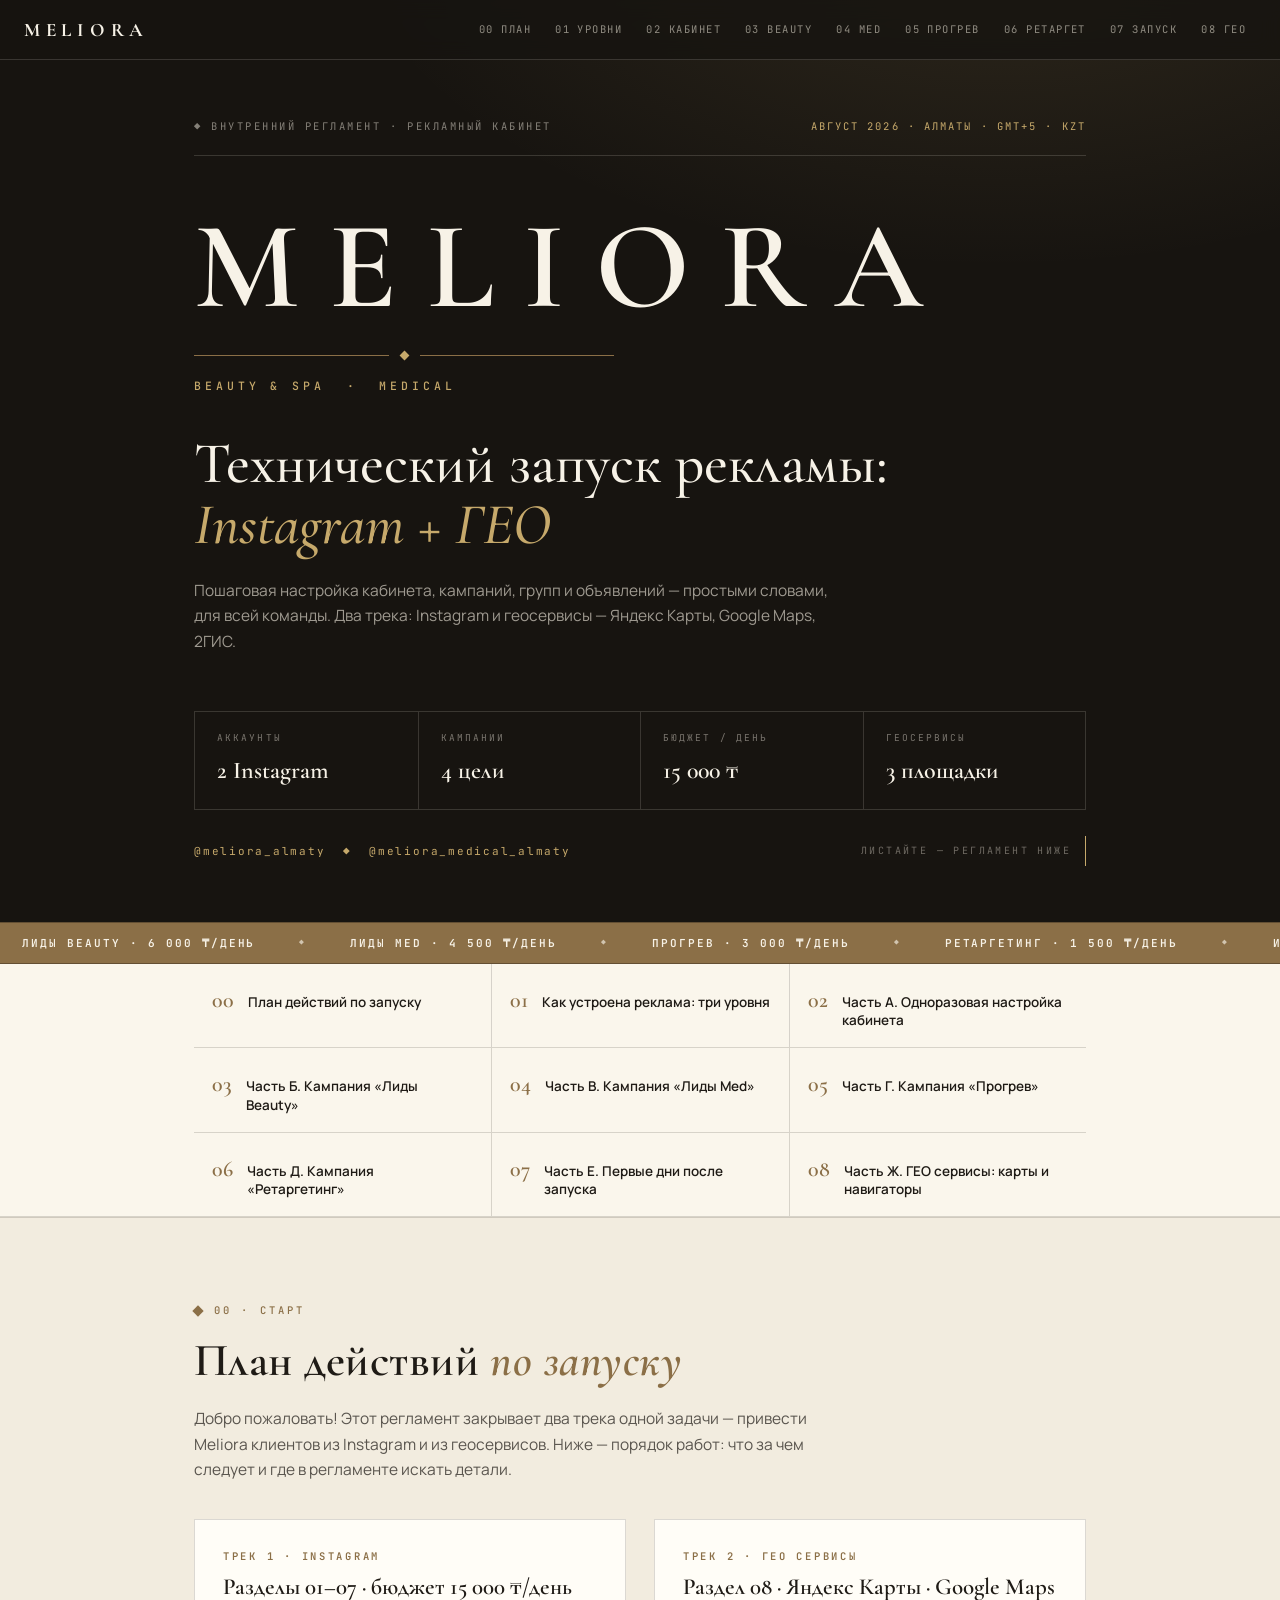
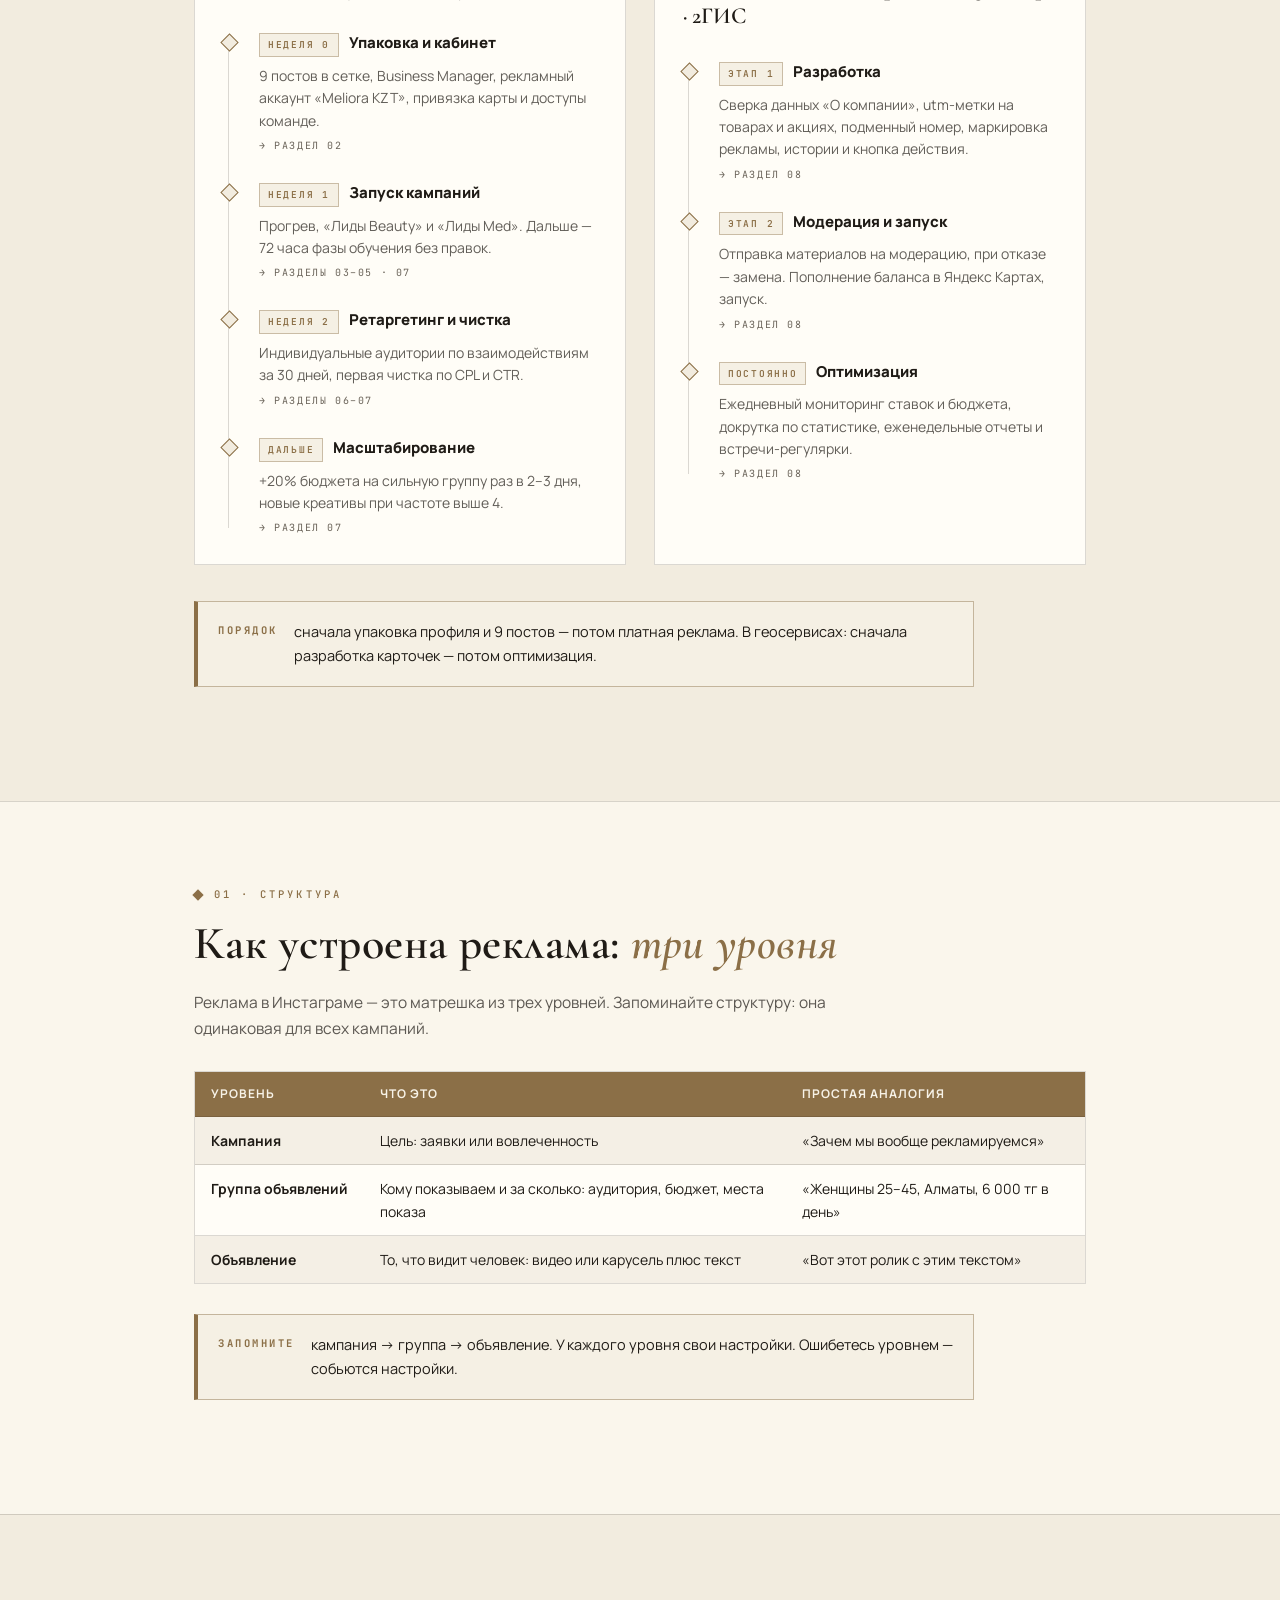
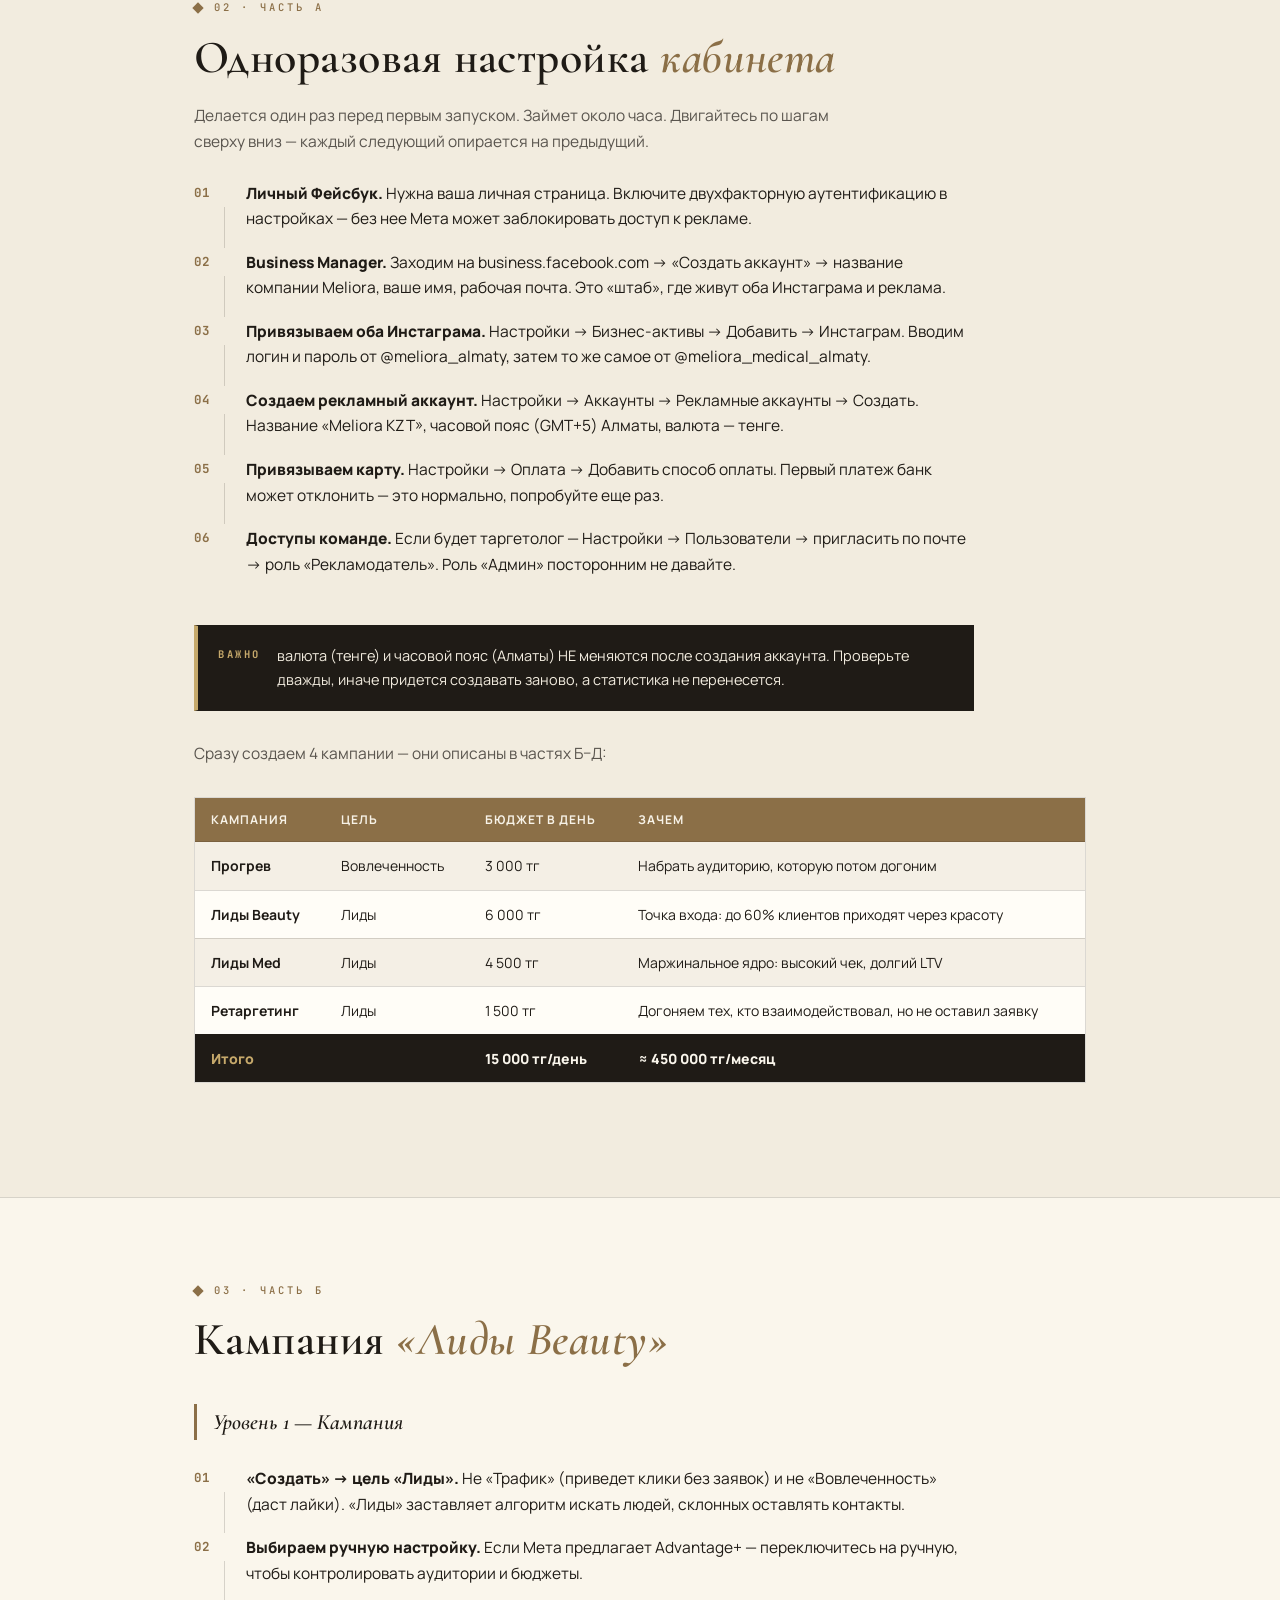
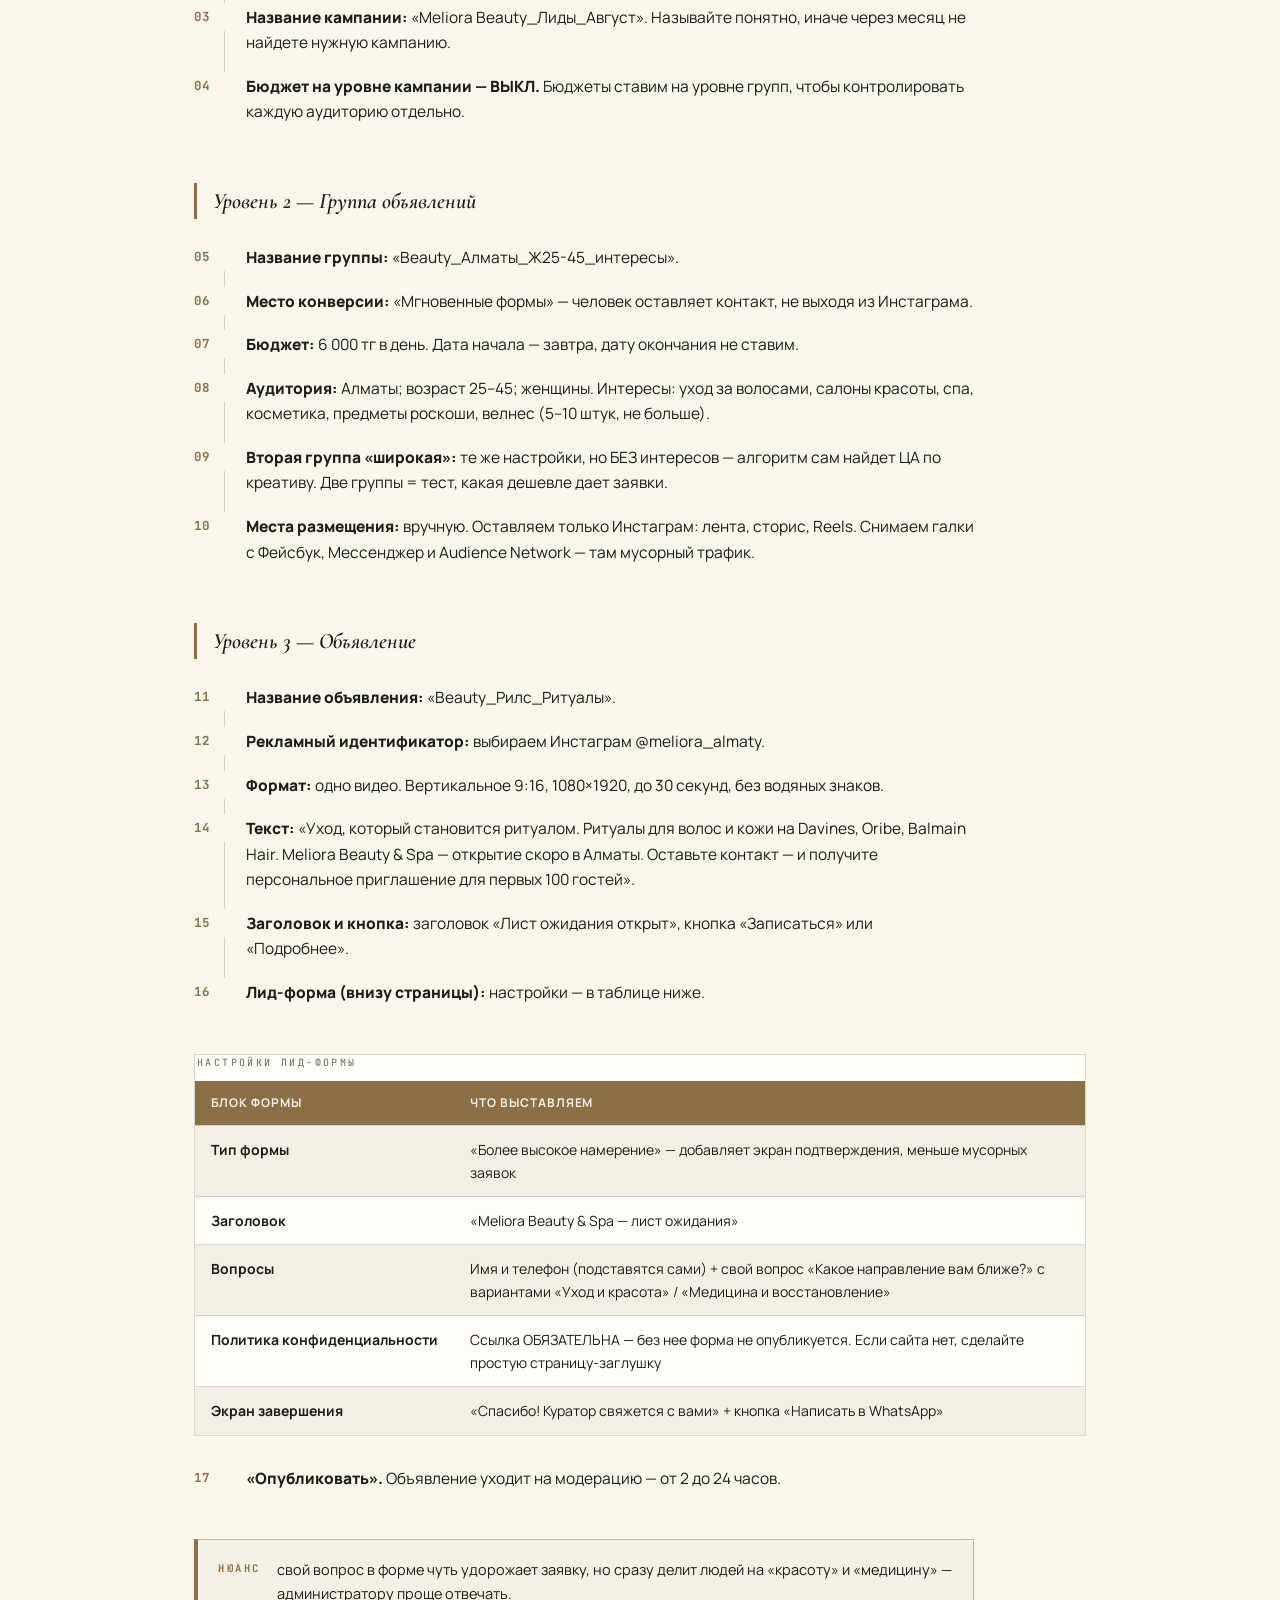
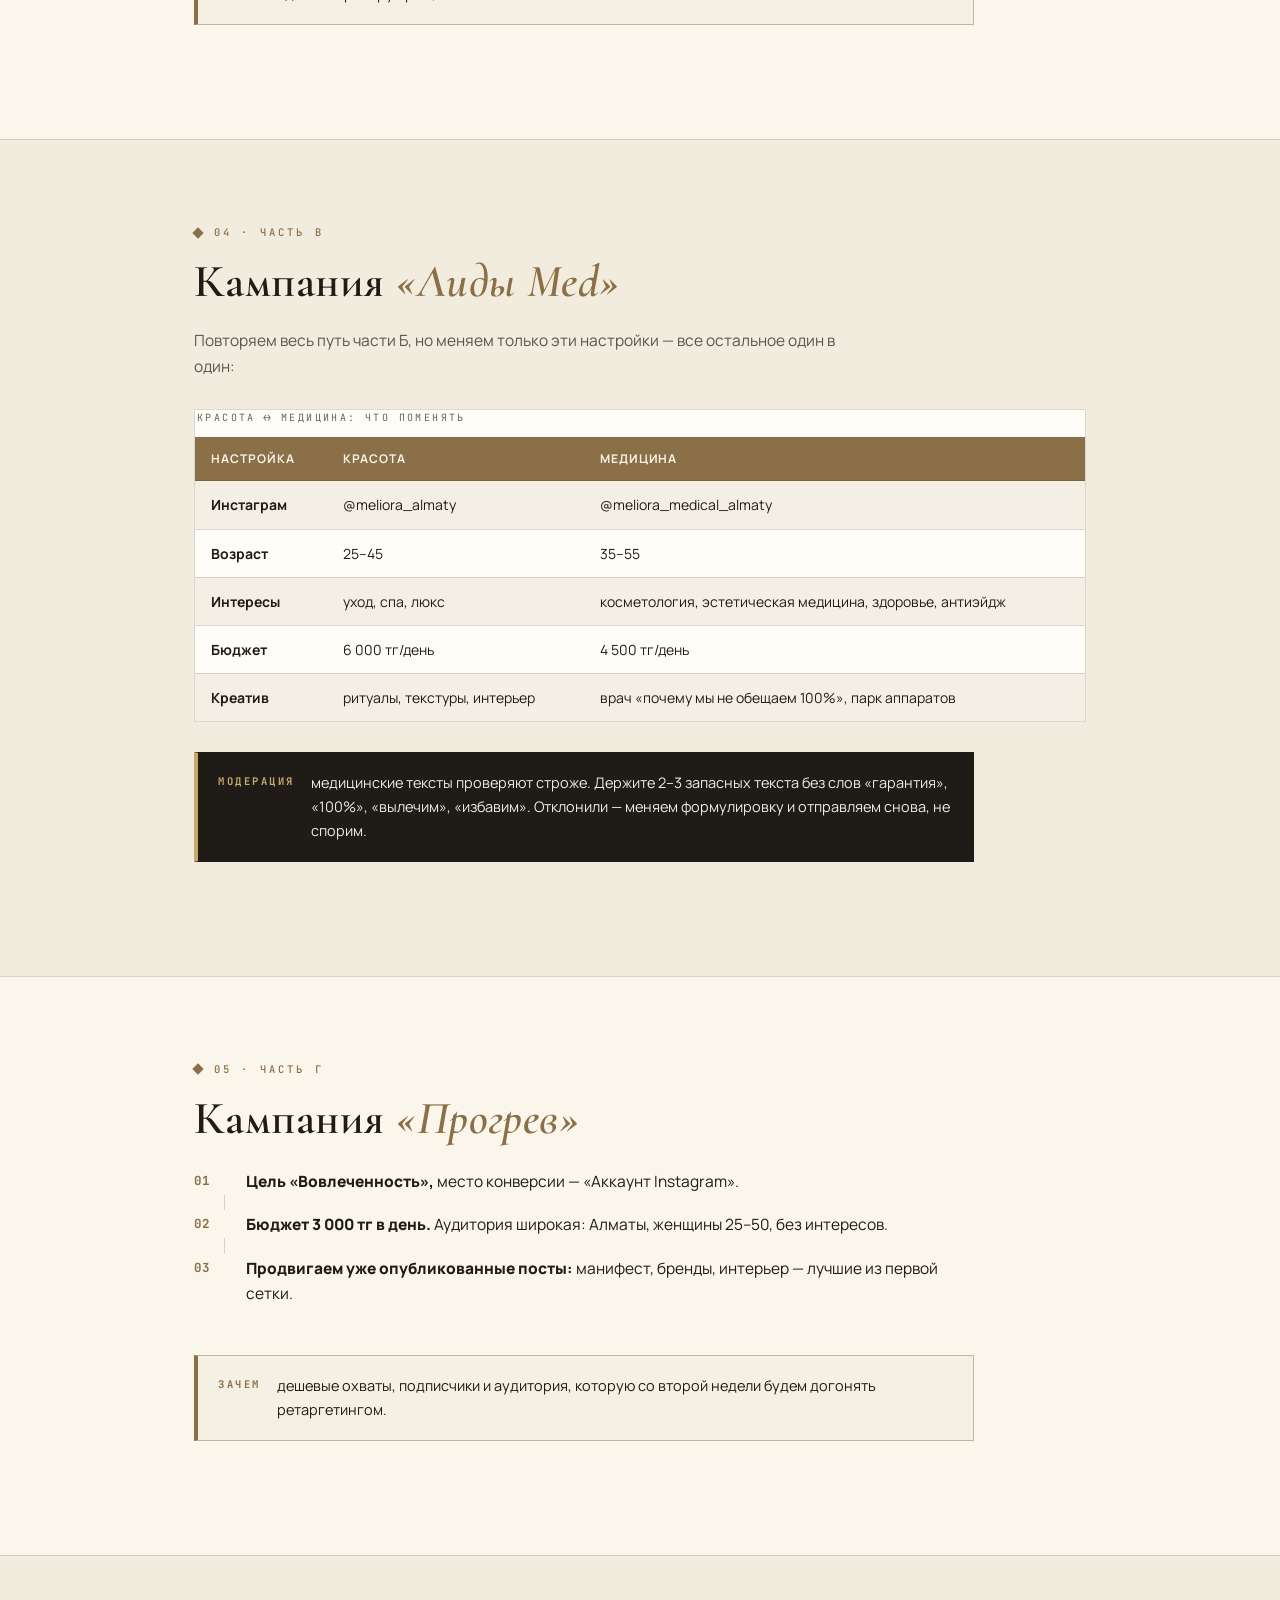
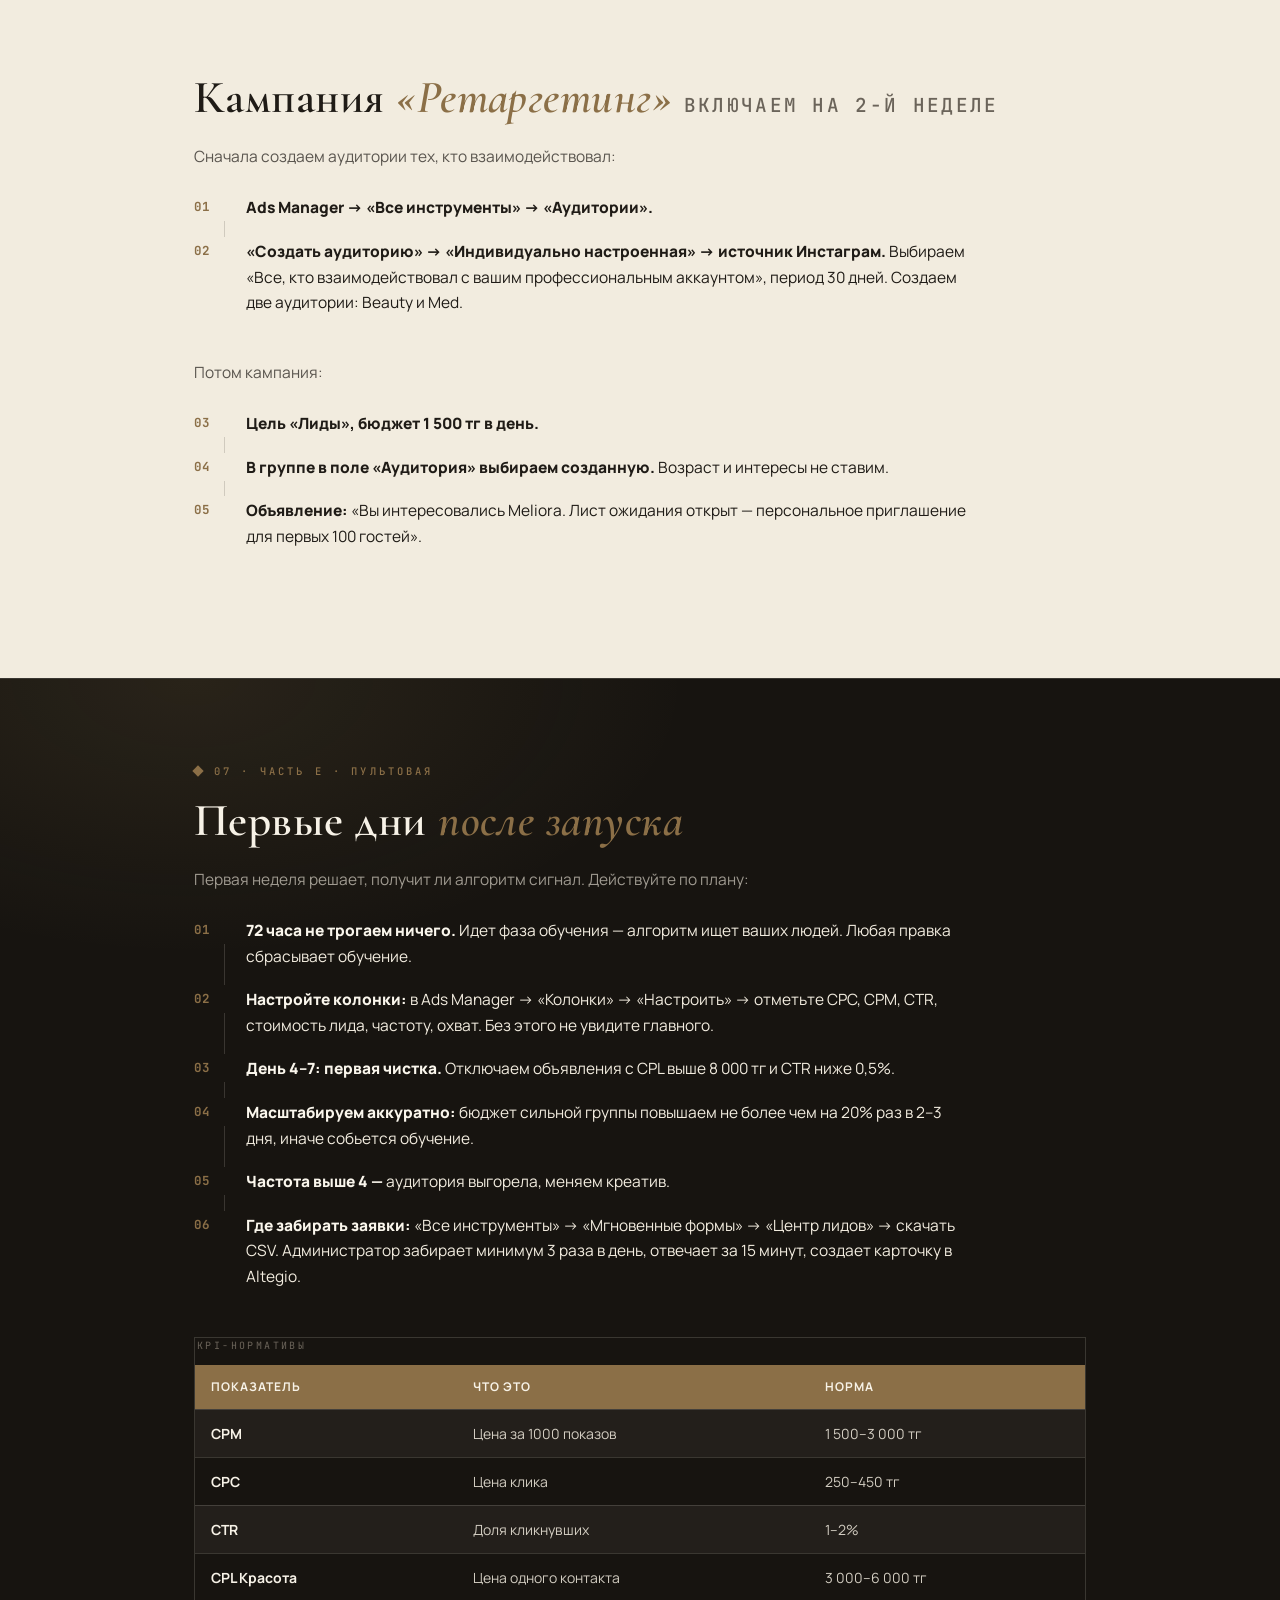
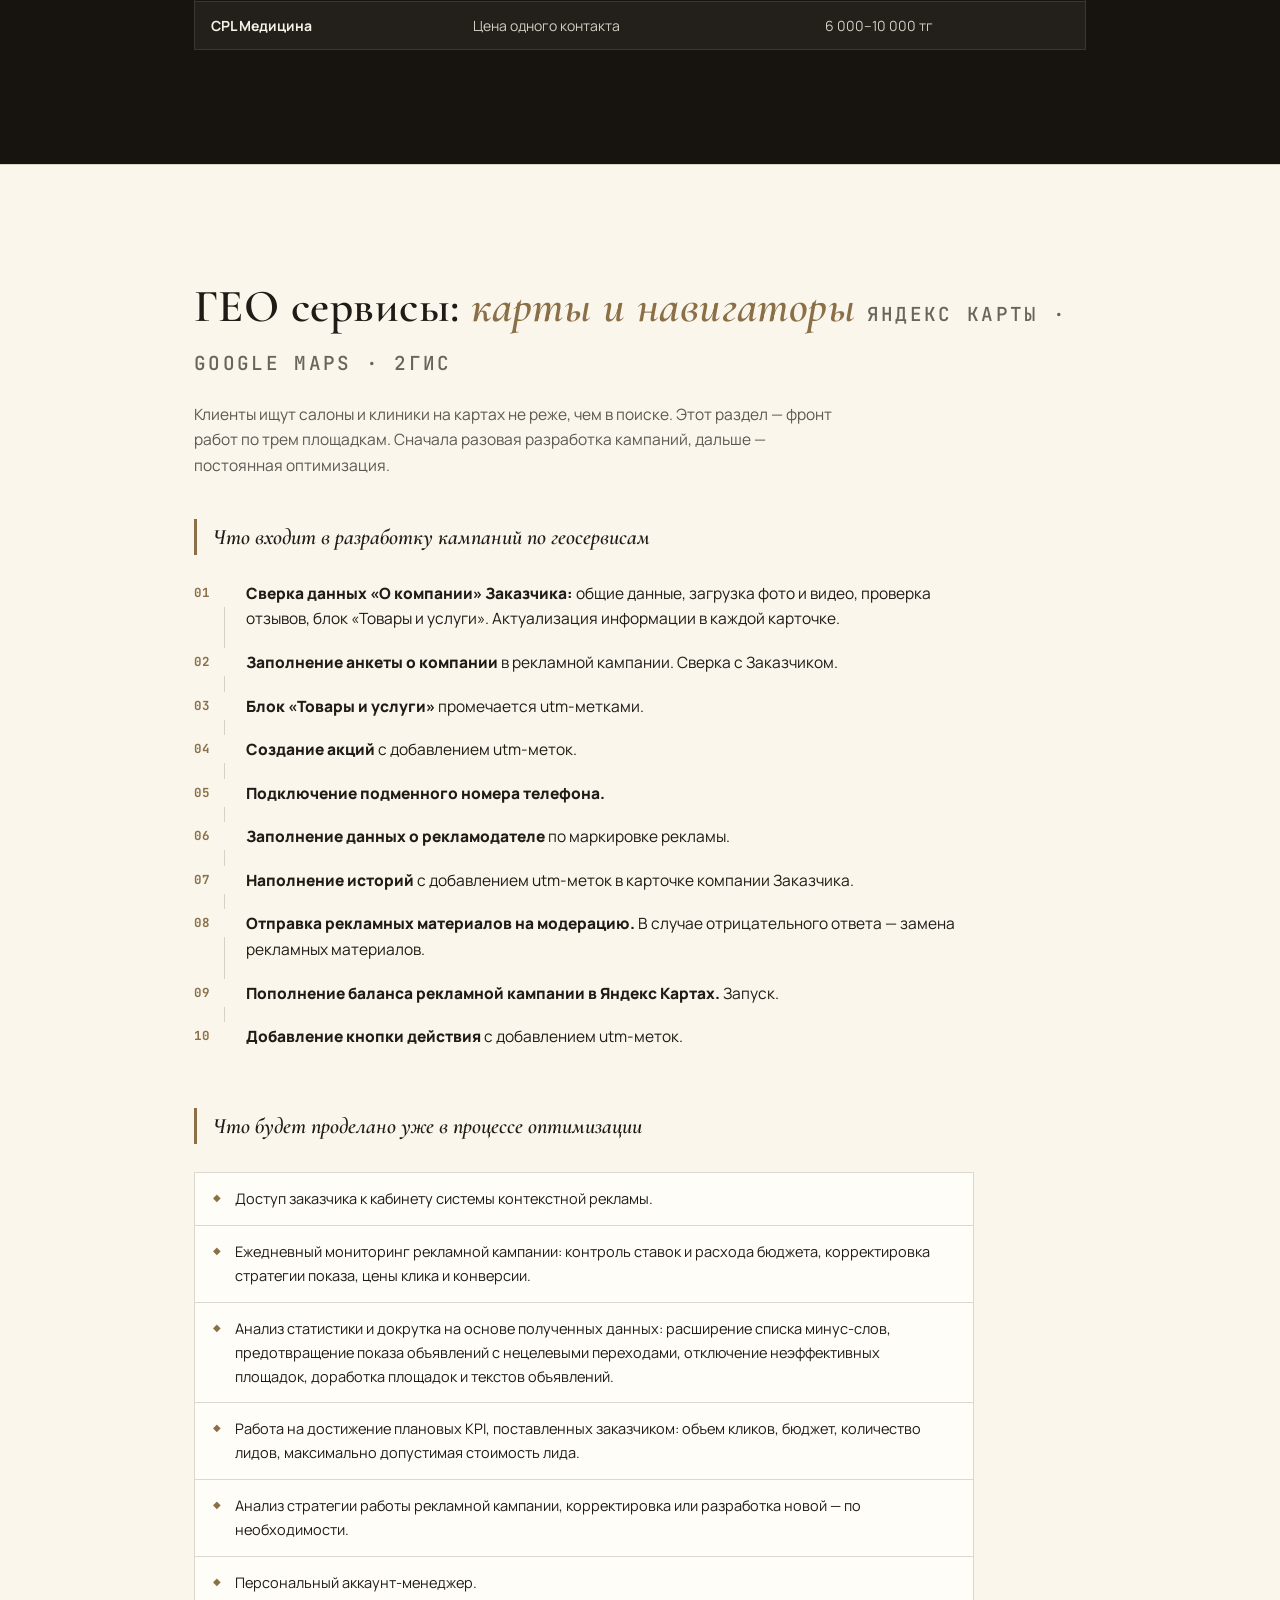
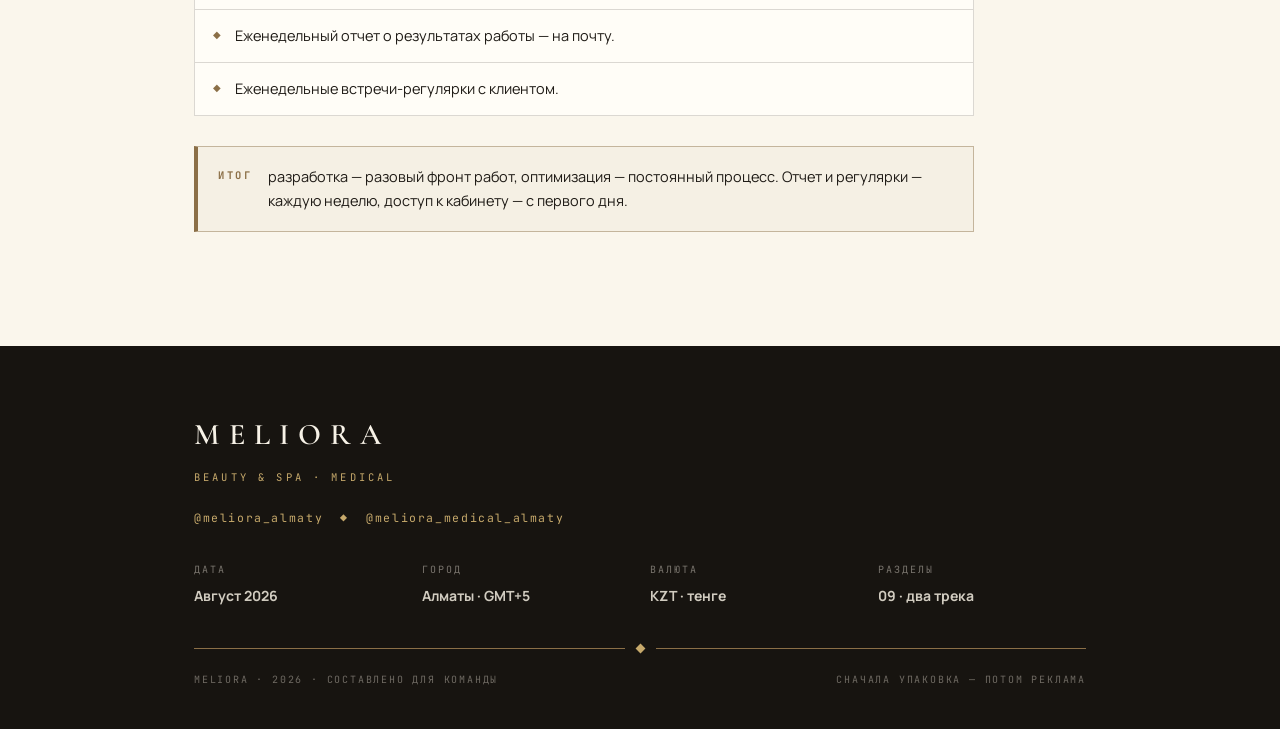
==== commit 210df6e6: "task snapshot 6ca69a67-7697-4819-90f2-3370146fe4f0" ====
--- a/public/meliora-guide.html
+++ b/public/meliora-guide.html
@@ -1,6 +1,6 @@
 <!doctype html>
 <!-- ============================================================
-  MELIORA · Технический запуск рекламы в Instagram
+  MELIORA · Технический запуск рекламы: Instagram + ГЕО сервисы
   Самодостаточный HTML-файл: стили и скрипты внутри.
   Сохраните файл и откройте в любом браузере — интернет нужен
   только для шрифтов (без него подставятся системные).
@@ -10,7 +10,7 @@
 <head>
 <meta charset="utf-8">
 <meta name="viewport" content="width=device-width, initial-scale=1">
-<title>MELIORA — Технический запуск рекламы в Instagram</title>
+<title>MELIORA — Технический запуск рекламы: Instagram + ГЕО сервисы</title>
 <link rel="preconnect" href="https://fonts.googleapis.com">
 <link rel="preconnect" href="https://fonts.gstatic.com" crossorigin>
 <link href="https://fonts.googleapis.com/css2?family=Cormorant+Garamond:ital,wght@0,500;0,600;0,700;1,500;1,600&family=Manrope:wght@400;500;600;700;800&family=JetBrains+Mono:wght@400;500;700&display=swap" rel="stylesheet">
@@ -35,8 +35,7 @@
 #pbar{position:fixed;top:0;left:0;height:3px;width:0;background:var(--gold-2);z-index:90}
 .top{position:fixed;top:0;left:0;right:0;z-index:80;display:flex;align-items:center;gap:18px;
   padding:14px 24px;background:rgba(23,20,16,.82);backdrop-filter:blur(10px);border-bottom:1px solid var(--line-d)}
-.top .brand{font-family:var(--disp);font-weight:700;font-size:19px;letter-spacing:.3em;color:var(--paper-2)}
-.top .brand b{color:var(--gold-2)}
+.top .brand{font-family:var(--disp);font-weight:700;font-size:19px;letter-spacing:.3em;color:#F7F2E7}
 .top nav{display:flex;gap:4px;margin-left:auto;overflow-x:auto;scrollbar-width:none}
 .top nav::-webkit-scrollbar{display:none}
 .top nav a{font-family:var(--mono);font-size:10.5px;letter-spacing:.14em;text-transform:uppercase;
@@ -47,8 +46,6 @@
 /* ---------- обложка ---------- */
 #cover{position:relative;background:radial-gradient(1100px 600px at 78% -10%,rgba(198,169,107,.14),transparent 60%),var(--ink-3);
   color:var(--paper);padding:118px 0 56px;overflow:hidden}
-#cover::after{content:"";position:absolute;inset:0;pointer-events:none;opacity:.05;
-  background-image:url("data:image/svg+xml,%3Csvg xmlns='http://www.w3.org/2000/svg' width='140' height='140'%3E%3Cfilter id='n'%3E%3CfeTurbulence type='fractalNoise' baseFrequency='0.9' numOctaves='2'/%3E%3C/filter%3E%3Crect width='140' height='140' filter='url(%23n)'/%3E%3C/svg%3E")}
 .c-top{display:flex;flex-wrap:wrap;justify-content:space-between;gap:12px;border-bottom:1px solid var(--line-d);padding-bottom:20px;
   font-family:var(--mono);font-size:10.5px;letter-spacing:.24em;text-transform:uppercase;color:rgba(242,236,223,.5)}
 .c-top .meta{color:var(--gold-2);letter-spacing:.2em}
@@ -61,7 +58,7 @@
 .c-sub{font-family:var(--mono);font-size:11.5px;font-weight:500;letter-spacing:.34em;text-transform:uppercase;color:var(--gold-2)}
 .c-title{font-family:var(--disp);font-weight:500;font-size:clamp(34px,6vw,58px);line-height:1.05;color:#F7F2E7;margin-top:38px;max-width:760px}
 .c-title em{font-style:italic;color:var(--gold-2)}
-.c-lead{max-width:620px;margin-top:22px;color:rgba(242,236,223,.62)}
+.c-lead{max-width:640px;margin-top:22px;color:rgba(242,236,223,.62)}
 .passport{display:grid;grid-template-columns:repeat(4,1fr);border:1px solid var(--line-d);margin-top:56px}
 .passport div{padding:18px 22px;border-left:1px solid var(--line-d);transition:background .3s}
 .passport div:first-child{border-left:0}
@@ -78,7 +75,7 @@
 
 /* ---------- бегущая строка ---------- */
 .ticker{overflow:hidden;background:var(--gold);color:#F7F2E7;border-block:1px solid rgba(23,20,16,.35)}
-.ticker-track{display:flex;width:max-content;animation:mq 36s linear infinite}
+.ticker-track{display:flex;width:max-content;animation:mq 40s linear infinite}
 .ticker:hover .ticker-track{animation-play-state:paused}
 .ticker span{display:flex;align-items:center;white-space:nowrap;padding:11px 22px;font-family:var(--mono);font-size:11px;font-weight:600;letter-spacing:.18em;text-transform:uppercase}
 .ticker span::after{content:"◆";font-size:8px;margin-left:44px;opacity:.65}
@@ -86,13 +83,14 @@
 
 /* ---------- содержание ---------- */
 .toc{background:var(--paper-2);border-bottom:1px solid var(--line)}
-.toc .wrap{display:grid;grid-template-columns:repeat(4,1fr);gap:0;padding:0 24px}
-.toc a{display:flex;gap:14px;align-items:baseline;padding:20px 18px;border-left:1px solid var(--line);text-decoration:none;transition:.25s}
-.toc a:first-child{border-left:0}
+.toc .wrap{display:grid;grid-template-columns:repeat(3,1fr);gap:0;padding:0 24px}
+.toc a{display:flex;gap:14px;align-items:baseline;padding:18px;border-left:1px solid var(--line);border-top:1px solid var(--line);text-decoration:none;transition:.25s}
 .toc a:hover{background:rgba(139,111,71,.07)}
-.toc b{font-family:var(--disp);font-size:22px;font-weight:600;color:var(--gold);transition:.25s}
+.toc a b{font-family:var(--disp);font-size:22px;font-weight:600;color:var(--gold);transition:.25s}
 .toc a:hover b{transform:translateY(-2px)}
-.toc span{font-size:13.5px;font-weight:600;line-height:1.35;color:var(--ink)}
+.toc a span{font-size:13.5px;font-weight:600;line-height:1.35;color:var(--ink)}
+.toc a:nth-child(-n+3){border-top:0}
+.toc a:nth-child(3n+1){border-left:0}
 
 /* ---------- секции ---------- */
 section.ch{padding:84px 0;border-top:1px solid var(--line)}
@@ -101,8 +99,28 @@
 .kicker i{width:8px;height:8px;background:var(--gold);transform:rotate(45deg)}
 h2.ch-title{font-family:var(--disp);font-weight:600;font-size:clamp(30px,4.6vw,46px);line-height:1.06;margin:16px 0 22px;letter-spacing:.01em}
 h2.ch-title em{font-style:italic;color:var(--gold)}
+h2.ch-title .note-inline{font-size:.42em;letter-spacing:.12em;font-family:var(--mono);font-weight:500;color:var(--muted);text-transform:uppercase}
 .lead{max-width:660px;color:rgba(31,27,22,.72)}
 h3.sub{font-family:var(--disp);font-style:italic;font-weight:600;font-size:22px;margin:40px 0 16px;padding-left:16px;border-left:3px solid var(--gold)}
+
+/* план действий: два трека */
+.tracks{display:grid;grid-template-columns:1fr 1fr;gap:28px;margin:36px 0}
+.track{border:1px solid var(--line);background:var(--white);padding:28px;transition:.4s}
+.track:hover{border-color:rgba(139,111,71,.55);box-shadow:0 28px 70px -44px rgba(139,111,71,.65)}
+.track .t-name{font-family:var(--mono);font-size:10.5px;font-weight:600;letter-spacing:.26em;text-transform:uppercase;color:var(--gold)}
+.track .t-sub{margin-top:8px;font-family:var(--disp);font-size:23px;font-weight:600;line-height:1.25}
+.phases{list-style:none;margin-top:28px;position:relative}
+.phases::before{content:"";position:absolute;left:5px;top:8px;bottom:8px;width:1px;background:var(--line)}
+.phases li{position:relative;padding:0 0 26px 36px}
+.phases li:last-child{padding-bottom:0}
+.phases li::before{content:"";position:absolute;left:0;top:6px;width:11px;height:11px;transform:rotate(45deg);
+  border:1.5px solid var(--gold);background:var(--paper);transition:.3s}
+.track:hover .phases li::before{background:rgba(139,111,71,.25)}
+.phases .badge{display:inline-block;border:1px solid rgba(139,111,71,.4);background:#F5F0E4;color:var(--gold);
+  font-family:var(--mono);font-size:9.5px;font-weight:600;letter-spacing:.18em;text-transform:uppercase;padding:3px 8px;margin-right:10px}
+.phases .p-title{font-weight:800;font-size:15px}
+.phases p{margin-top:8px;font-size:14px;line-height:1.6;color:rgba(31,27,22,.7)}
+.phases .ref{margin-top:6px;font-family:var(--mono);font-size:10px;letter-spacing:.16em;text-transform:uppercase;color:var(--muted)}
 
 /* шаги */
 ol.steps{list-style:none;counter-reset:st;margin:26px 0;max-width:780px}
@@ -113,6 +131,13 @@
 ol.steps li::after{content:"";position:absolute;left:30px;top:26px;bottom:2px;width:1px;background:var(--line)}
 ol.steps li:last-child::after{display:none}
 ol.steps b{font-weight:800}
+
+/* маркерный список */
+.marked{list-style:none;margin:28px 0;max-width:780px;border:1px solid var(--line);background:var(--white)}
+.marked li{display:flex;gap:14px;align-items:flex-start;padding:14px 18px;border-top:1px solid var(--line);font-size:14.5px;transition:background .25s}
+.marked li:first-child{border-top:0}
+.marked li:hover{background:rgba(139,111,71,.06)}
+.marked li::before{content:"◆";color:var(--gold);font-size:10px;line-height:2}
 
 /* таблицы */
 .tbl{margin:30px 0;border:1px solid var(--line);background:var(--white);overflow-x:auto}
@@ -144,30 +169,6 @@
 section.dark .tbl tr:nth-child(even) td{background:rgba(242,236,223,.05)}
 section.dark .tbl td:first-child{color:#F7F2E7}
 
-/* чек-лист */
-.check{list-style:none;margin:28px 0;max-width:780px;border:1px solid var(--line);background:var(--white)}
-.check li{display:flex;gap:16px;align-items:flex-start;padding:15px 18px;border-top:1px solid var(--line);cursor:pointer;transition:background .25s}
-.check li:first-child{border-top:0}
-.check li:hover{background:rgba(139,111,71,.06)}
-.check .box{flex-shrink:0;width:21px;height:21px;margin-top:2px;border:1.5px solid var(--gold);display:grid;place-items:center;transition:.25s}
-.check .box svg{opacity:0;transform:scale(.5);transition:.25s}
-.check li.done{background:rgba(139,111,71,.08)}
-.check li.done .box{background:var(--gold)}
-.check li.done .box svg{opacity:1;transform:scale(1)}
-.check li.done p{color:var(--muted);text-decoration:line-through;text-decoration-color:rgba(139,111,71,.6)}
-.check p{font-size:14.5px}
-.check-bar{display:flex;flex-wrap:wrap;align-items:center;gap:16px;max-width:780px;margin-top:14px}
-.check-bar .track{flex:1;min-width:160px;height:6px;background:rgba(31,27,22,.12)}
-.check-bar .track i{display:block;height:100%;width:0;background:var(--gold);transition:width .5s cubic-bezier(.2,.7,.2,1)}
-.check-bar small{font-family:var(--mono);font-size:11px;letter-spacing:.14em;color:var(--muted)}
-.check-bar button{font-family:var(--mono);font-size:10.5px;letter-spacing:.16em;text-transform:uppercase;background:none;border:1px solid var(--line);padding:7px 14px;cursor:pointer;color:var(--muted);transition:.25s}
-.check-bar button:hover{border-color:var(--gold);color:var(--gold)}
-.stamp{display:none;margin:26px 0 0;max-width:780px;padding:20px 24px;border:2px solid var(--gold);text-align:center;
-  font-family:var(--disp);font-style:italic;font-weight:600;font-size:24px;color:var(--gold);transform:rotate(-1.5deg);
-  animation:stampIn .5s cubic-bezier(.2,.9,.3,1.4) both}
-.stamp.show{display:block}
-@keyframes stampIn{from{opacity:0;transform:rotate(-6deg) scale(1.25)}to{opacity:1;transform:rotate(-1.5deg) scale(1)}}
-
 /* появление при скролле */
 .rv{opacity:0;transform:translateY(20px);transition:opacity .7s cubic-bezier(.2,.7,.2,1),transform .7s cubic-bezier(.2,.7,.2,1)}
 .rv.on{opacity:1;transform:none}
@@ -175,7 +176,6 @@
 /* футер */
 footer{background:var(--ink-3);color:var(--paper);padding:64px 0 40px}
 footer .brand{font-family:var(--disp);font-weight:600;font-size:30px;letter-spacing:.3em;color:#F7F2E7}
-footer .brand b{color:var(--gold-2)}
 footer .sub{margin-top:10px;font-family:var(--mono);font-size:10.5px;letter-spacing:.3em;text-transform:uppercase;color:var(--gold-2)}
 footer .acc{margin-top:22px;font-family:var(--mono);font-size:11.5px;letter-spacing:.14em;color:var(--gold-2)}
 footer .meta{margin-top:34px;display:grid;grid-template-columns:repeat(4,1fr);gap:20px;font-family:var(--mono);font-size:10px;letter-spacing:.2em;text-transform:uppercase;color:rgba(242,236,223,.45)}
@@ -187,10 +187,11 @@
   .passport{grid-template-columns:repeat(2,1fr)}
   .passport div:nth-child(3){border-left:0}
   .passport div:nth-child(n+3){border-top:1px solid var(--line-d)}
-  .toc .wrap{grid-template-columns:repeat(2,1fr)}
-  .toc a{border-top:1px solid var(--line)}
-  .toc a:nth-child(-n+2){border-top:0}
-  .toc a:nth-child(odd){border-left:0}
+  .toc .wrap{grid-template-columns:1fr 1fr}
+  .toc a{border-left:1px solid var(--line)!important;border-top:1px solid var(--line)!important}
+  .toc a:nth-child(-n+2){border-top:0!important}
+  .toc a:nth-child(odd){border-left:0!important}
+  .tracks{grid-template-columns:1fr}
   footer .meta{grid-template-columns:repeat(2,1fr)}
   .top nav{display:none}
 }
@@ -200,10 +201,9 @@
   .wordmark span{animation:none}
   .ticker-track{animation:none}
   .c-bottom .hint i{animation:none}
-  .stamp{animation:none}
 }
 @media print{
-  .top,#pbar,.ticker,.check-bar,footer .fin{display:none!important}
+  .top,#pbar,.ticker{display:none!important}
   body{background:#fff}
   section.ch{padding:36px 0;break-inside:avoid}
   #cover{break-after:page;padding-top:60px}
@@ -215,10 +215,10 @@
 <div id="pbar"></div>
 
 <header class="top">
-  <span class="brand">MELI<b>O</b>RA</span>
+  <span class="brand">MELIORA</span>
   <nav id="nav">
-    <a href="#s01">01 Уровни</a><a href="#s02">02 Кабинет</a><a href="#s03">03 Beauty</a><a href="#s04">04 Med</a>
-    <a href="#s05">05 Прогрев</a><a href="#s06">06 Ретаргет</a><a href="#s07">07 Запуск</a><a href="#s08">08 Чек-лист</a>
+    <a href="#welcome">00 План</a><a href="#s01">01 Уровни</a><a href="#s02">02 Кабинет</a><a href="#s03">03 Beauty</a>
+    <a href="#s04">04 Med</a><a href="#s05">05 Прогрев</a><a href="#s06">06 Ретаргет</a><a href="#s07">07 Запуск</a><a href="#s08">08 ГЕО</a>
   </nav>
 </header>
 
@@ -234,13 +234,13 @@
     </h1>
     <div class="rule"><i></i><b></b><i></i></div>
     <p class="c-sub">Beauty &amp; Spa&nbsp;&nbsp;·&nbsp;&nbsp;Medical</p>
-    <h2 class="c-title">Технический запуск рекламы <em>в Instagram</em></h2>
-    <p class="c-lead">Пошаговая настройка кабинета, кампаний, групп и объявлений — простыми словами, для всей команды. Восемь разделов: от личного Фейсбука до первой чистки объявлений.</p>
+    <h2 class="c-title">Технический запуск рекламы: <em>Instagram + ГЕО</em></h2>
+    <p class="c-lead">Пошаговая настройка кабинета, кампаний, групп и объявлений — простыми словами, для всей команды. Два трека: Instagram и геосервисы — Яндекс Карты, Google Maps, 2ГИС.</p>
     <div class="passport">
       <div><small>Аккаунты</small><strong>2 Instagram</strong></div>
       <div><small>Кампании</small><strong>4 цели</strong></div>
       <div><small>Бюджет / день</small><strong>15 000 ₸</strong></div>
-      <div><small>Фаза обучения</small><strong>72 часа</strong></div>
+      <div><small>Геосервисы</small><strong>3 площадки</strong></div>
     </div>
     <div class="c-bottom">
       <span class="acc">@meliora_almaty&nbsp;&nbsp;◆&nbsp;&nbsp;@meliora_medical_almaty</span>
@@ -252,14 +252,15 @@
 <!-- ================= БЕГУЩАЯ СТРОКА ================= -->
 <div class="ticker" aria-hidden="true">
   <div class="ticker-track">
-    <span>Лиды Beauty · 6 000 ₸/день</span><span>Лиды Med · 4 500 ₸/день</span><span>Прогрев · 3 000 ₸/день</span><span>Ретаргетинг · 1 500 ₸/день</span><span>Итого · 15 000 ₸/день</span><span>Фаза обучения · 72 часа</span><span>CPL Beauty · 3 000–6 000 ₸</span><span>CPL Med · 6 000–10 000 ₸</span>
-    <span>Лиды Beauty · 6 000 ₸/день</span><span>Лиды Med · 4 500 ₸/день</span><span>Прогрев · 3 000 ₸/день</span><span>Ретаргетинг · 1 500 ₸/день</span><span>Итого · 15 000 ₸/день</span><span>Фаза обучения · 72 часа</span><span>CPL Beauty · 3 000–6 000 ₸</span><span>CPL Med · 6 000–10 000 ₸</span>
+    <span>Лиды Beauty · 6 000 ₸/день</span><span>Лиды Med · 4 500 ₸/день</span><span>Прогрев · 3 000 ₸/день</span><span>Ретаргетинг · 1 500 ₸/день</span><span>Итого · 15 000 ₸/день</span><span>ГЕО · Яндекс Карты · Google Maps · 2ГИС</span><span>UTM-метки · акции · колтрекинг</span><span>Фаза обучения · 72 часа</span>
+    <span>Лиды Beauty · 6 000 ₸/день</span><span>Лиды Med · 4 500 ₸/день</span><span>Прогрев · 3 000 ₸/день</span><span>Ретаргетинг · 1 500 ₸/день</span><span>Итого · 15 000 ₸/день</span><span>ГЕО · Яндекс Карты · Google Maps · 2ГИС</span><span>UTM-метки · акции · колтрекинг</span><span>Фаза обучения · 72 часа</span>
   </div>
 </div>
 
 <!-- ================= СОДЕРЖАНИЕ ================= -->
 <nav class="toc" aria-label="Содержание">
   <div class="wrap">
+    <a href="#welcome"><b>00</b><span>План действий по запуску</span></a>
     <a href="#s01"><b>01</b><span>Как устроена реклама: три уровня</span></a>
     <a href="#s02"><b>02</b><span>Часть А. Одноразовая настройка кабинета</span></a>
     <a href="#s03"><b>03</b><span>Часть Б. Кампания «Лиды Beauty»</span></a>
@@ -267,13 +268,58 @@
     <a href="#s05"><b>05</b><span>Часть Г. Кампания «Прогрев»</span></a>
     <a href="#s06"><b>06</b><span>Часть Д. Кампания «Ретаргетинг»</span></a>
     <a href="#s07"><b>07</b><span>Часть Е. Первые дни после запуска</span></a>
-    <a href="#s08"><b>08</b><span>Чек-лист нюансов новичка</span></a>
+    <a href="#s08"><b>08</b><span>Часть Ж. ГЕО сервисы: карты и навигаторы</span></a>
   </div>
 </nav>
 
 <main>
+<!-- ================= 00 · ПЛАН ДЕЙСТВИЙ ================= -->
+<section class="ch" id="welcome">
+  <div class="wrap">
+    <p class="kicker rv"><i></i>00 · Старт</p>
+    <h2 class="ch-title rv">План действий <em>по запуску</em></h2>
+    <p class="lead rv">Добро пожаловать! Этот регламент закрывает два трека одной задачи — привести Meliora клиентов из Instagram и из геосервисов. Ниже — порядок работ: что за чем следует и где в регламенте искать детали.</p>
+    <div class="tracks">
+      <div class="track rv">
+        <p class="t-name">Трек 1 · Instagram</p>
+        <p class="t-sub">Разделы 01–07 · бюджет 15 000 ₸/день</p>
+        <ol class="phases">
+          <li><span class="badge">Неделя 0</span><span class="p-title">Упаковка и кабинет</span>
+            <p>9 постов в сетке, Business Manager, рекламный аккаунт «Meliora KZT», привязка карты и доступы команде.</p>
+            <p class="ref">→ раздел 02</p></li>
+          <li><span class="badge">Неделя 1</span><span class="p-title">Запуск кампаний</span>
+            <p>Прогрев, «Лиды Beauty» и «Лиды Med». Дальше — 72 часа фазы обучения без правок.</p>
+            <p class="ref">→ разделы 03–05 · 07</p></li>
+          <li><span class="badge">Неделя 2</span><span class="p-title">Ретаргетинг и чистка</span>
+            <p>Индивидуальные аудитории по взаимодействиям за 30 дней, первая чистка по CPL и CTR.</p>
+            <p class="ref">→ разделы 06–07</p></li>
+          <li><span class="badge">Дальше</span><span class="p-title">Масштабирование</span>
+            <p>+20% бюджета на сильную группу раз в 2–3 дня, новые креативы при частоте выше 4.</p>
+            <p class="ref">→ раздел 07</p></li>
+        </ol>
+      </div>
+      <div class="track rv" style="transition-delay:.12s">
+        <p class="t-name">Трек 2 · ГЕО сервисы</p>
+        <p class="t-sub">Раздел 08 · Яндекс Карты · Google Maps · 2ГИС</p>
+        <ol class="phases">
+          <li><span class="badge">Этап 1</span><span class="p-title">Разработка</span>
+            <p>Сверка данных «О компании», utm-метки на товарах и акциях, подменный номер, маркировка рекламы, истории и кнопка действия.</p>
+            <p class="ref">→ раздел 08</p></li>
+          <li><span class="badge">Этап 2</span><span class="p-title">Модерация и запуск</span>
+            <p>Отправка материалов на модерацию, при отказе — замена. Пополнение баланса в Яндекс Картах, запуск.</p>
+            <p class="ref">→ раздел 08</p></li>
+          <li><span class="badge">Постоянно</span><span class="p-title">Оптимизация</span>
+            <p>Ежедневный мониторинг ставок и бюджета, докрутка по статистике, еженедельные отчеты и встречи-регулярки.</p>
+            <p class="ref">→ раздел 08</p></li>
+        </ol>
+      </div>
+    </div>
+    <div class="note gold rv"><b>Порядок</b><p>сначала упаковка профиля и 9 постов — потом платная реклама. В геосервисах: сначала разработка карточек — потом оптимизация.</p></div>
+  </div>
+</section>
+
 <!-- ================= 01 ================= -->
-<section class="ch" id="s01">
+<section class="ch alt" id="s01">
   <div class="wrap">
     <p class="kicker rv"><i></i>01 · Структура</p>
     <h2 class="ch-title rv">Как устроена реклама: <em>три уровня</em></h2>
@@ -291,7 +337,7 @@
 </section>
 
 <!-- ================= 02 ================= -->
-<section class="ch alt" id="s02">
+<section class="ch" id="s02">
   <div class="wrap">
     <p class="kicker rv"><i></i>02 · Часть А</p>
     <h2 class="ch-title rv">Одноразовая настройка <em>кабинета</em></h2>
@@ -320,7 +366,7 @@
 </section>
 
 <!-- ================= 03 ================= -->
-<section class="ch" id="s03">
+<section class="ch alt" id="s03">
   <div class="wrap">
     <p class="kicker rv"><i></i>03 · Часть Б</p>
     <h2 class="ch-title rv">Кампания <em>«Лиды Beauty»</em></h2>
@@ -373,7 +419,7 @@
 </section>
 
 <!-- ================= 04 ================= -->
-<section class="ch alt" id="s04">
+<section class="ch" id="s04">
   <div class="wrap">
     <p class="kicker rv"><i></i>04 · Часть В</p>
     <h2 class="ch-title rv">Кампания <em>«Лиды Med»</em></h2>
@@ -394,7 +440,7 @@
 </section>
 
 <!-- ================= 05 ================= -->
-<section class="ch" id="s05">
+<section class="ch alt" id="s05">
   <div class="wrap">
     <p class="kicker rv"><i></i>05 · Часть Г</p>
     <h2 class="ch-title rv">Кампания <em>«Прогрев»</em></h2>
@@ -408,10 +454,10 @@
 </section>
 
 <!-- ================= 06 ================= -->
-<section class="ch alt" id="s06">
+<section class="ch" id="s06">
   <div class="wrap">
     <p class="kicker rv"><i></i>06 · Часть Д</p>
-    <h2 class="ch-title rv">Кампания <em>«Ретаргетинг»</em> <span style="font-size:.5em;letter-spacing:.12em;font-family:var(--mono);color:var(--muted);text-transform:uppercase">включаем на 2-й неделе</span></h2>
+    <h2 class="ch-title rv">Кампания <em>«Ретаргетинг»</em> <span class="note-inline">включаем на 2-й неделе</span></h2>
     <p class="lead rv">Сначала создаем аудитории тех, кто взаимодействовал:</p>
     <ol class="steps rv">
       <li><b>Ads Manager → «Все инструменты» → «Аудитории».</b></li>
@@ -454,29 +500,40 @@
   </div>
 </section>
 
-<!-- ================= 08 ================= -->
-<section class="ch" id="s08">
-  <div class="wrap">
-    <p class="kicker rv"><i></i>08 · Финал</p>
-    <h2 class="ch-title rv">Чек-лист <em>нюансов новичка</em></h2>
-    <p class="lead rv">Отмечайте по мере готовности — прогресс сохраняется в этом браузере.</p>
-    <ul class="check rv" id="check">
-      <li data-i="0"><span class="box"><svg width="12" height="12" viewBox="0 0 12 12"><path d="M1.5 6.5 4.5 9.5 10.5 2.5" stroke="#F7F2E7" stroke-width="2" fill="none"/></svg></span><p>Валюта и часовой пояс не меняются после создания аккаунта — проверяйте до создания.</p></li>
-      <li data-i="1"><span class="box"><svg width="12" height="12" viewBox="0 0 12 12"><path d="M1.5 6.5 4.5 9.5 10.5 2.5" stroke="#F7F2E7" stroke-width="2" fill="none"/></svg></span><p>Не дробите бюджет: лучше 3 группы по 4–6 тысяч, чем 10 групп по 1 000 тг.</p></li>
-      <li data-i="2"><span class="box"><svg width="12" height="12" viewBox="0 0 12 12"><path d="M1.5 6.5 4.5 9.5 10.5 2.5" stroke="#F7F2E7" stroke-width="2" fill="none"/></svg></span><p>Не смешивайте Красоту и Медицину в одной кампании.</p></li>
-      <li data-i="3"><span class="box"><svg width="12" height="12" viewBox="0 0 12 12"><path d="M1.5 6.5 4.5 9.5 10.5 2.5" stroke="#F7F2E7" stroke-width="2" fill="none"/></svg></span><p>Лид-форма не опубликуется без ссылки на политику конфиденциальности.</p></li>
-      <li data-i="4"><span class="box"><svg width="12" height="12" viewBox="0 0 12 12"><path d="M1.5 6.5 4.5 9.5 10.5 2.5" stroke="#F7F2E7" stroke-width="2" fill="none"/></svg></span><p>Тип формы «Более высокое намерение» = меньше мусора в заявках.</p></li>
-      <li data-i="5"><span class="box"><svg width="12" height="12" viewBox="0 0 12 12"><path d="M1.5 6.5 4.5 9.5 10.5 2.5" stroke="#F7F2E7" stroke-width="2" fill="none"/></svg></span><p>Первый платеж может отклониться банком — повторите.</p></li>
-      <li data-i="6"><span class="box"><svg width="12" height="12" viewBox="0 0 12 12"><path d="M1.5 6.5 4.5 9.5 10.5 2.5" stroke="#F7F2E7" stroke-width="2" fill="none"/></svg></span><p>Для медицинского аккаунта держите запасные тексты под модерацию.</p></li>
-      <li data-i="7"><span class="box"><svg width="12" height="12" viewBox="0 0 12 12"><path d="M1.5 6.5 4.5 9.5 10.5 2.5" stroke="#F7F2E7" stroke-width="2" fill="none"/></svg></span><p>Заявки остывают без быстрой обработки: скрипт администратора должен быть готов ДО запуска, а не после.</p></li>
+<!-- ================= 08 · ГЕО СЕРВИСЫ ================= -->
+<section class="ch alt" id="s08">
+  <div class="wrap">
+    <p class="kicker rv"><i></i>08 · Часть Ж</p>
+    <h2 class="ch-title rv">ГЕО сервисы: <em>карты и навигаторы</em> <span class="note-inline">Яндекс Карты · Google Maps · 2ГИС</span></h2>
+    <p class="lead rv">Клиенты ищут салоны и клиники на картах не реже, чем в поиске. Этот раздел — фронт работ по трем площадкам. Сначала разовая разработка кампаний, дальше — постоянная оптимизация.</p>
+
+    <h3 class="sub rv">Что входит в разработку кампаний по геосервисам</h3>
+    <ol class="steps rv">
+      <li><b>Сверка данных «О компании» Заказчика:</b> общие данные, загрузка фото и видео, проверка отзывов, блок «Товары и услуги». Актуализация информации в каждой карточке.</li>
+      <li><b>Заполнение анкеты о компании</b> в рекламной кампании. Сверка с Заказчиком.</li>
+      <li><b>Блок «Товары и услуги»</b> промечается utm-метками.</li>
+      <li><b>Создание акций</b> с добавлением utm-меток.</li>
+      <li><b>Подключение подменного номера телефона.</b></li>
+      <li><b>Заполнение данных о рекламодателе</b> по маркировке рекламы.</li>
+      <li><b>Наполнение историй</b> с добавлением utm-меток в карточке компании Заказчика.</li>
+      <li><b>Отправка рекламных материалов на модерацию.</b> В случае отрицательного ответа — замена рекламных материалов.</li>
+      <li><b>Пополнение баланса рекламной кампании в Яндекс Картах.</b> Запуск.</li>
+      <li><b>Добавление кнопки действия</b> с добавлением utm-меток.</li>
+    </ol>
+
+    <h3 class="sub rv">Что будет проделано уже в процессе оптимизации</h3>
+    <ul class="marked rv">
+      <li>Доступ заказчика к кабинету системы контекстной рекламы.</li>
+      <li>Ежедневный мониторинг рекламной кампании: контроль ставок и расхода бюджета, корректировка стратегии показа, цены клика и конверсии.</li>
+      <li>Анализ статистики и докрутка на основе полученных данных: расширение списка минус-слов, предотвращение показа объявлений с нецелевыми переходами, отключение неэффективных площадок, доработка площадок и текстов объявлений.</li>
+      <li>Работа на достижение плановых KPI, поставленных заказчиком: объем кликов, бюджет, количество лидов, максимально допустимая стоимость лида.</li>
+      <li>Анализ стратегии работы рекламной кампании, корректировка или разработка новой — по необходимости.</li>
+      <li>Персональный аккаунт-менеджер.</li>
+      <li>Еженедельный отчет о результатах работы — на почту.</li>
+      <li>Еженедельные встречи-регулярки с клиентом.</li>
     </ul>
-    <div class="check-bar rv">
-      <div class="track"><i id="checkFill"></i></div>
-      <small id="checkCount">0 / 8</small>
-      <button type="button" id="checkReset">Сбросить</button>
-    </div>
-    <p class="stamp" id="stamp">Готово к запуску ◆ 8 / 8</p>
-    <div class="note ink rv" style="margin-top:38px"><b>Главное</b><p>сначала упаковка и 9 постов, потом реклама. Сначала скрипт администратора и Altegio, потом заявки. Иначе бюджет сгорит.</p></div>
+
+    <div class="note gold rv"><b>Итог</b><p>разработка — разовый фронт работ, оптимизация — постоянный процесс. Отчет и регулярки — каждую неделю, доступ к кабинету — с первого дня.</p></div>
   </div>
 </section>
 </main>
@@ -484,14 +541,14 @@
 <!-- ================= ФУТЕР ================= -->
 <footer>
   <div class="wrap">
-    <p class="brand">MELI<b>O</b>RA</p>
+    <p class="brand">MELIORA</p>
     <p class="sub">Beauty &amp; Spa · Medical</p>
     <p class="acc">@meliora_almaty&nbsp;&nbsp;◆&nbsp;&nbsp;@meliora_medical_almaty</p>
     <div class="meta">
       <div>Дата<strong>Август 2026</strong></div>
       <div>Город<strong>Алматы · GMT+5</strong></div>
       <div>Валюта<strong>KZT · тенге</strong></div>
-      <div>Разделы<strong>08 · части А–Е</strong></div>
+      <div>Разделы<strong>09 · два трека</strong></div>
     </div>
     <div class="rule"><i></i><b></b><i></i></div>
     <div class="fin">
@@ -560,34 +617,6 @@
       if (fixed >= target.length) clearInterval(iv);
     }, 28);
   }
-
-  /* чек-лист с сохранением */
-  var KEY = "meliora_check_html_v1", items = document.querySelectorAll("#check li");
-  var fill = document.getElementById("checkFill"), count = document.getElementById("checkCount"),
-      stamp = document.getElementById("stamp"), reset = document.getElementById("checkReset");
-  var state = [];
-  try { state = JSON.parse(localStorage.getItem(KEY) || "[]"); } catch(e){ state = []; }
-  function render(){
-    var done = 0;
-    items.forEach(function(li){
-      var i = +li.getAttribute("data-i"), on = !!state[i];
-      li.classList.toggle("done", on);
-      if (on) done++;
-    });
-    fill.style.width = (done / items.length * 100) + "%";
-    count.textContent = done + " / " + items.length;
-    stamp.classList.toggle("show", done === items.length);
-    try { localStorage.setItem(KEY, JSON.stringify(state)); } catch(e){}
-  }
-  items.forEach(function(li){
-    li.addEventListener("click", function(){
-      var i = +li.getAttribute("data-i");
-      state[i] = !state[i];
-      render();
-    });
-  });
-  reset.addEventListener("click", function(){ state = []; render(); });
-  render();
 })();
 </script>
 </body>
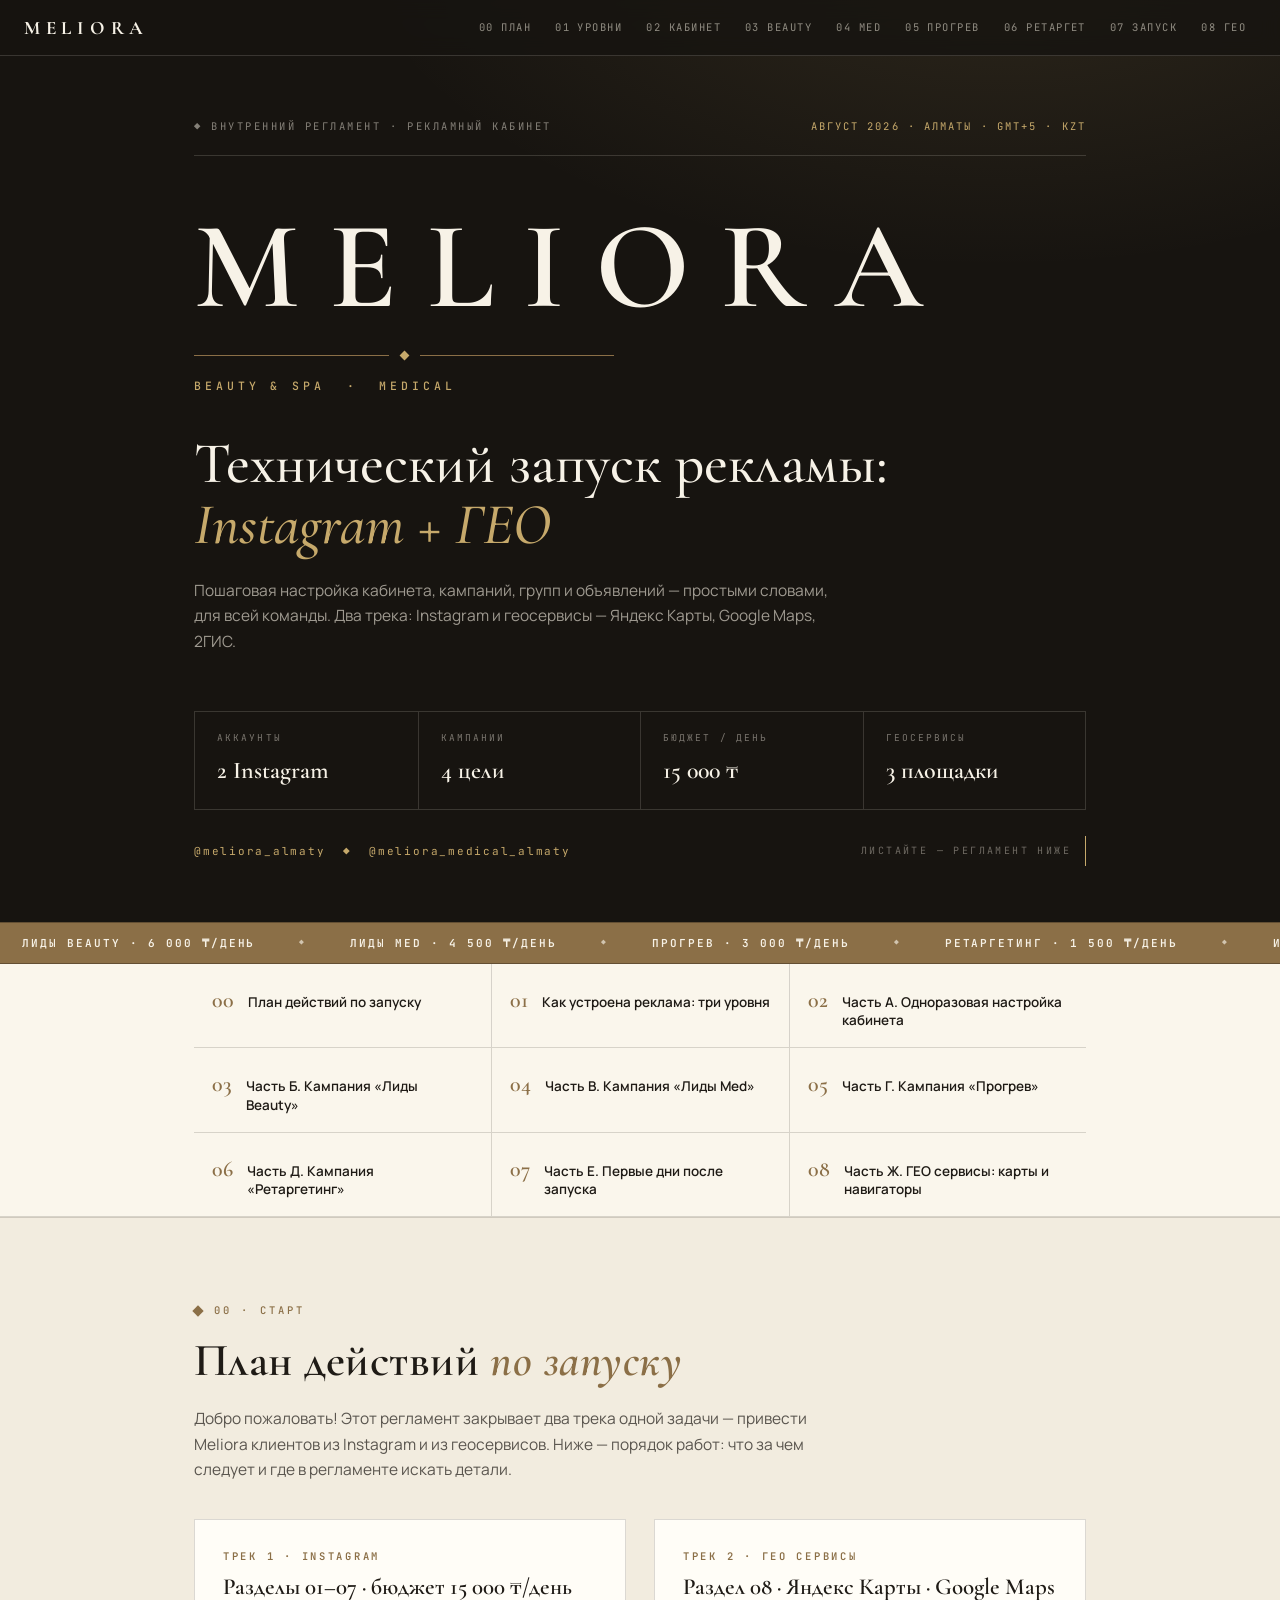
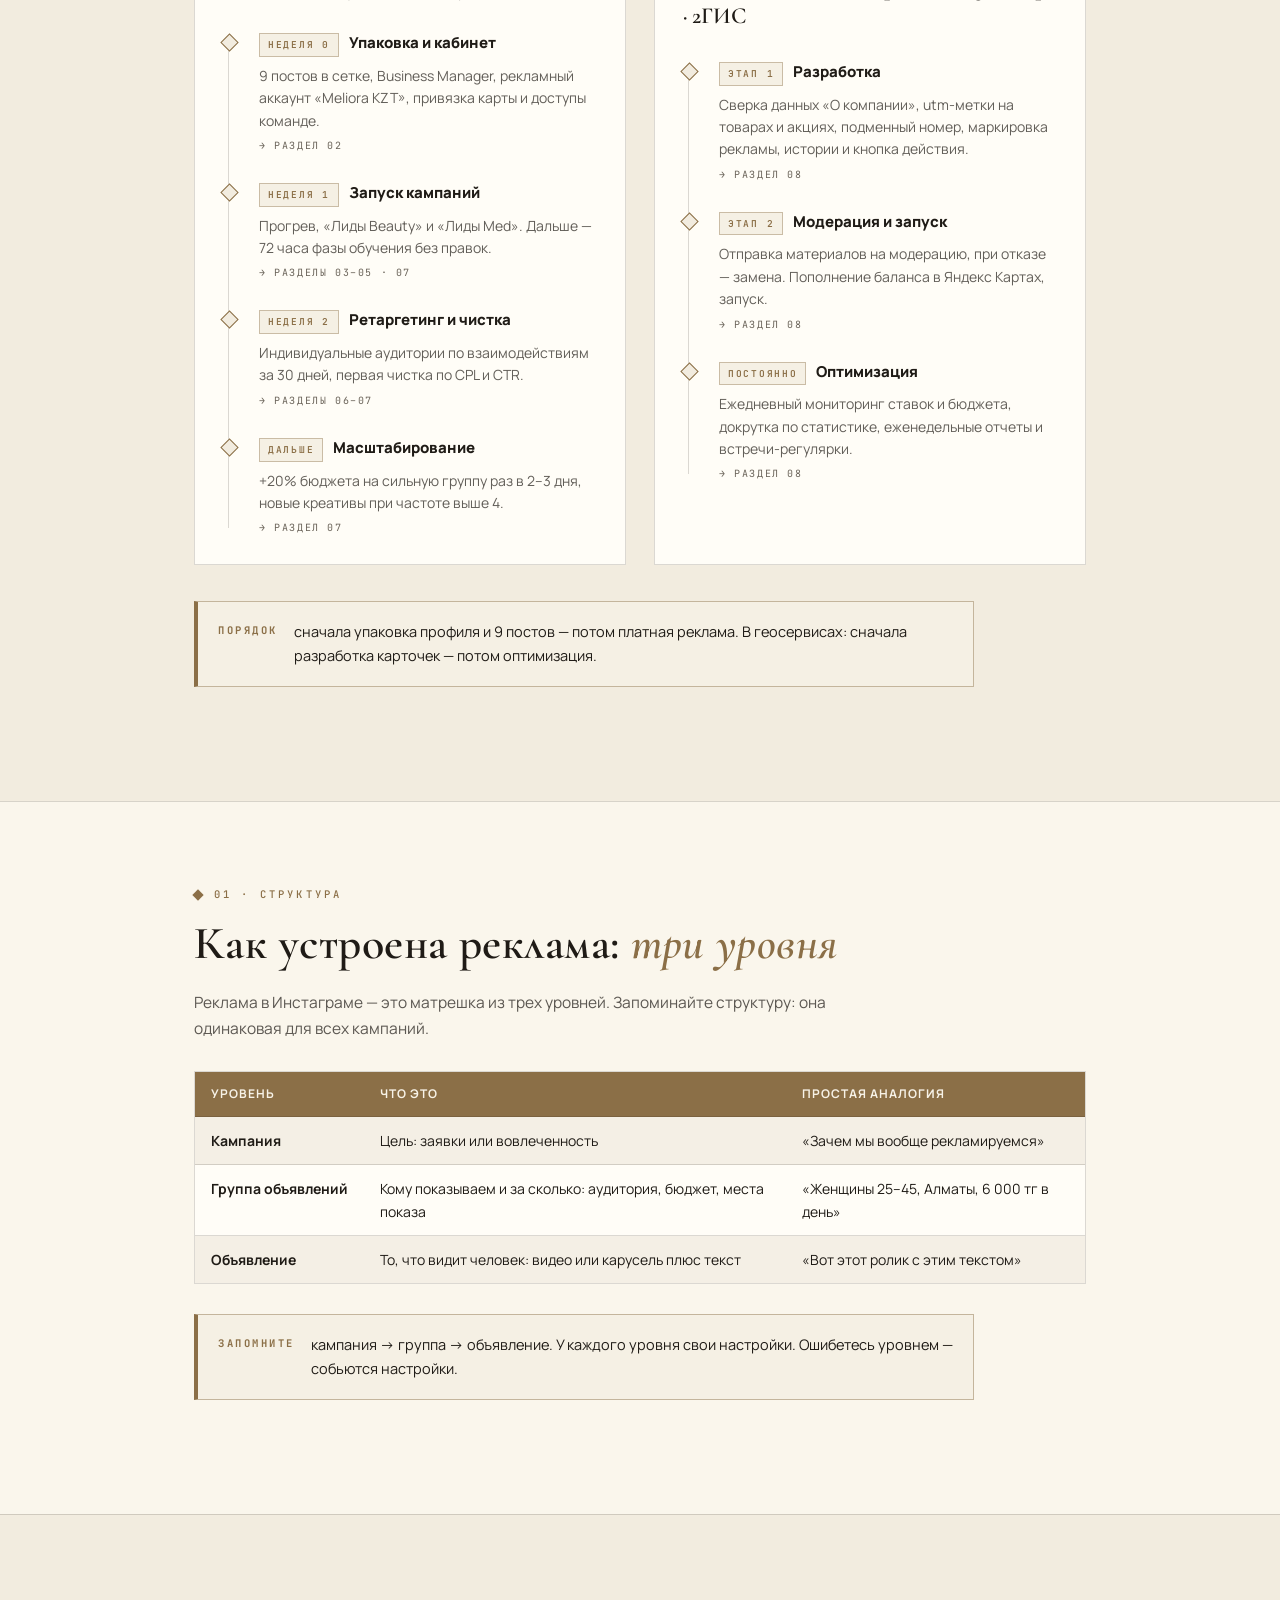
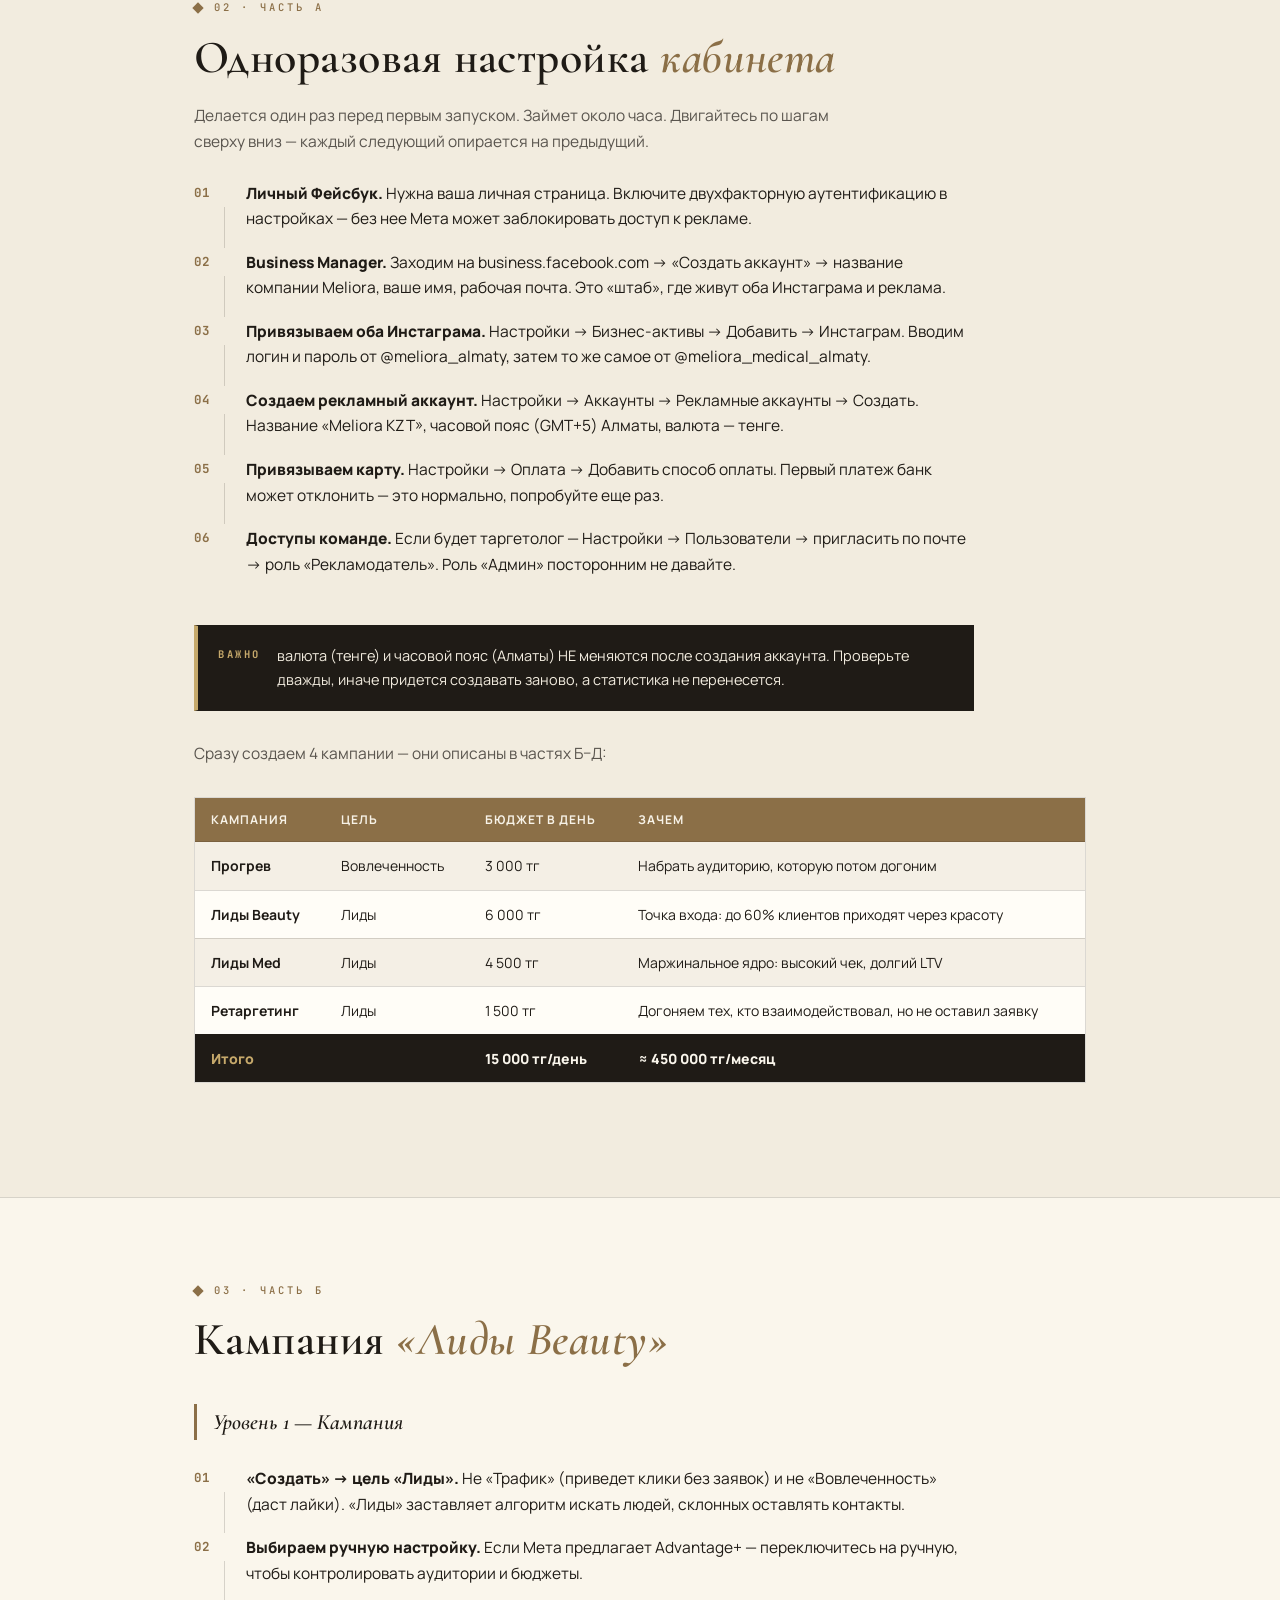
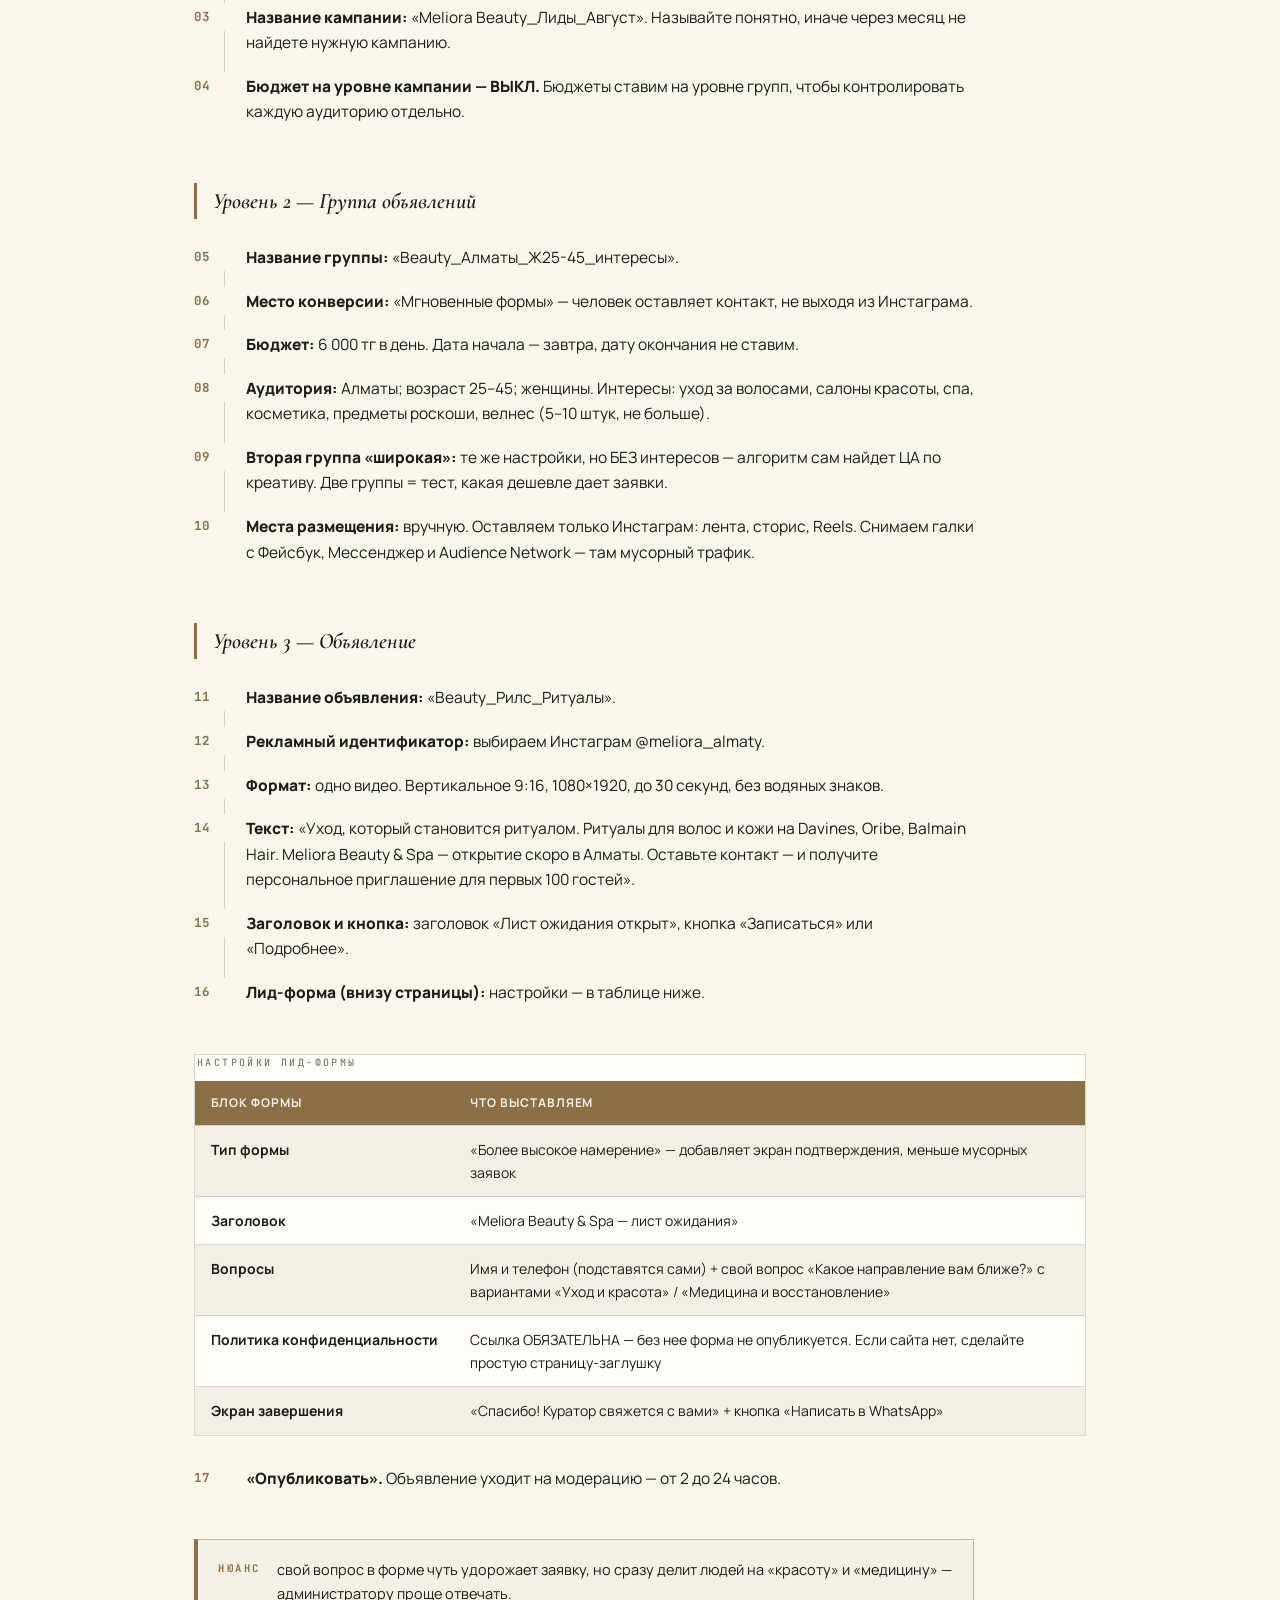
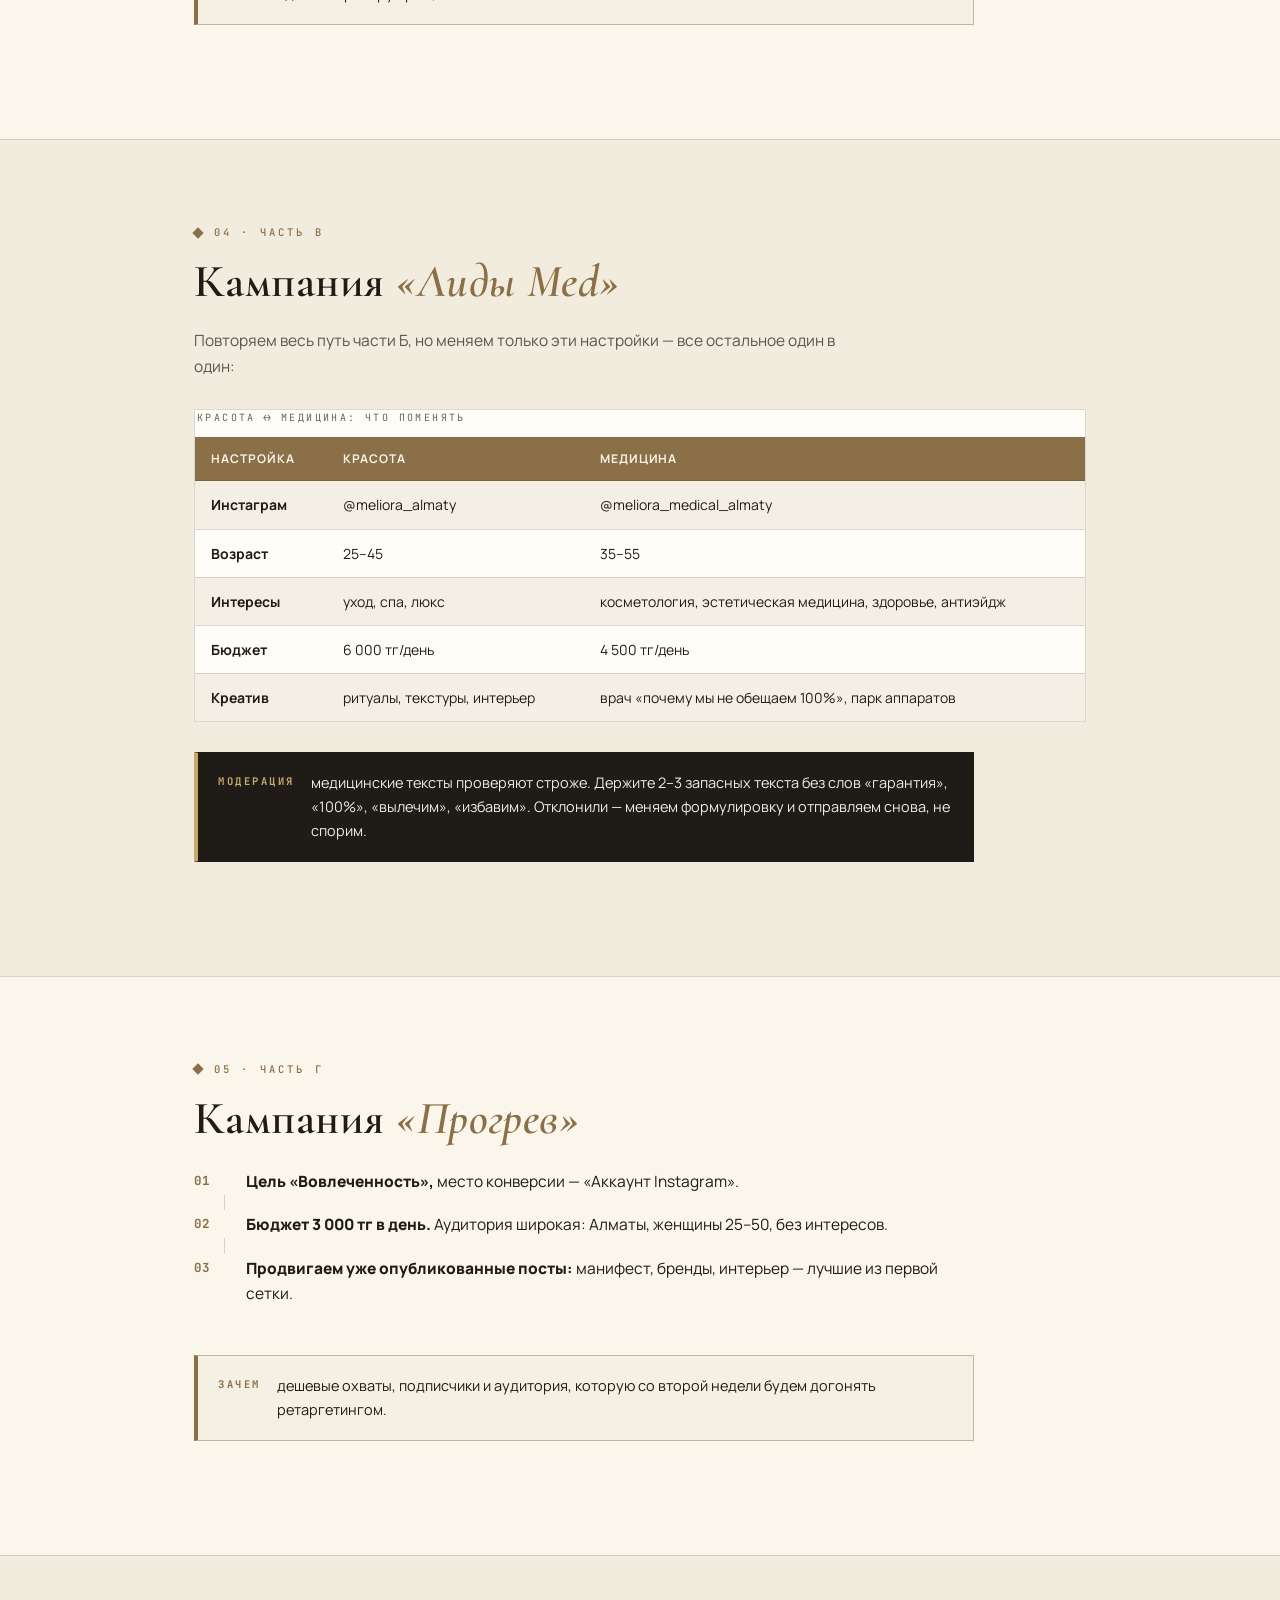
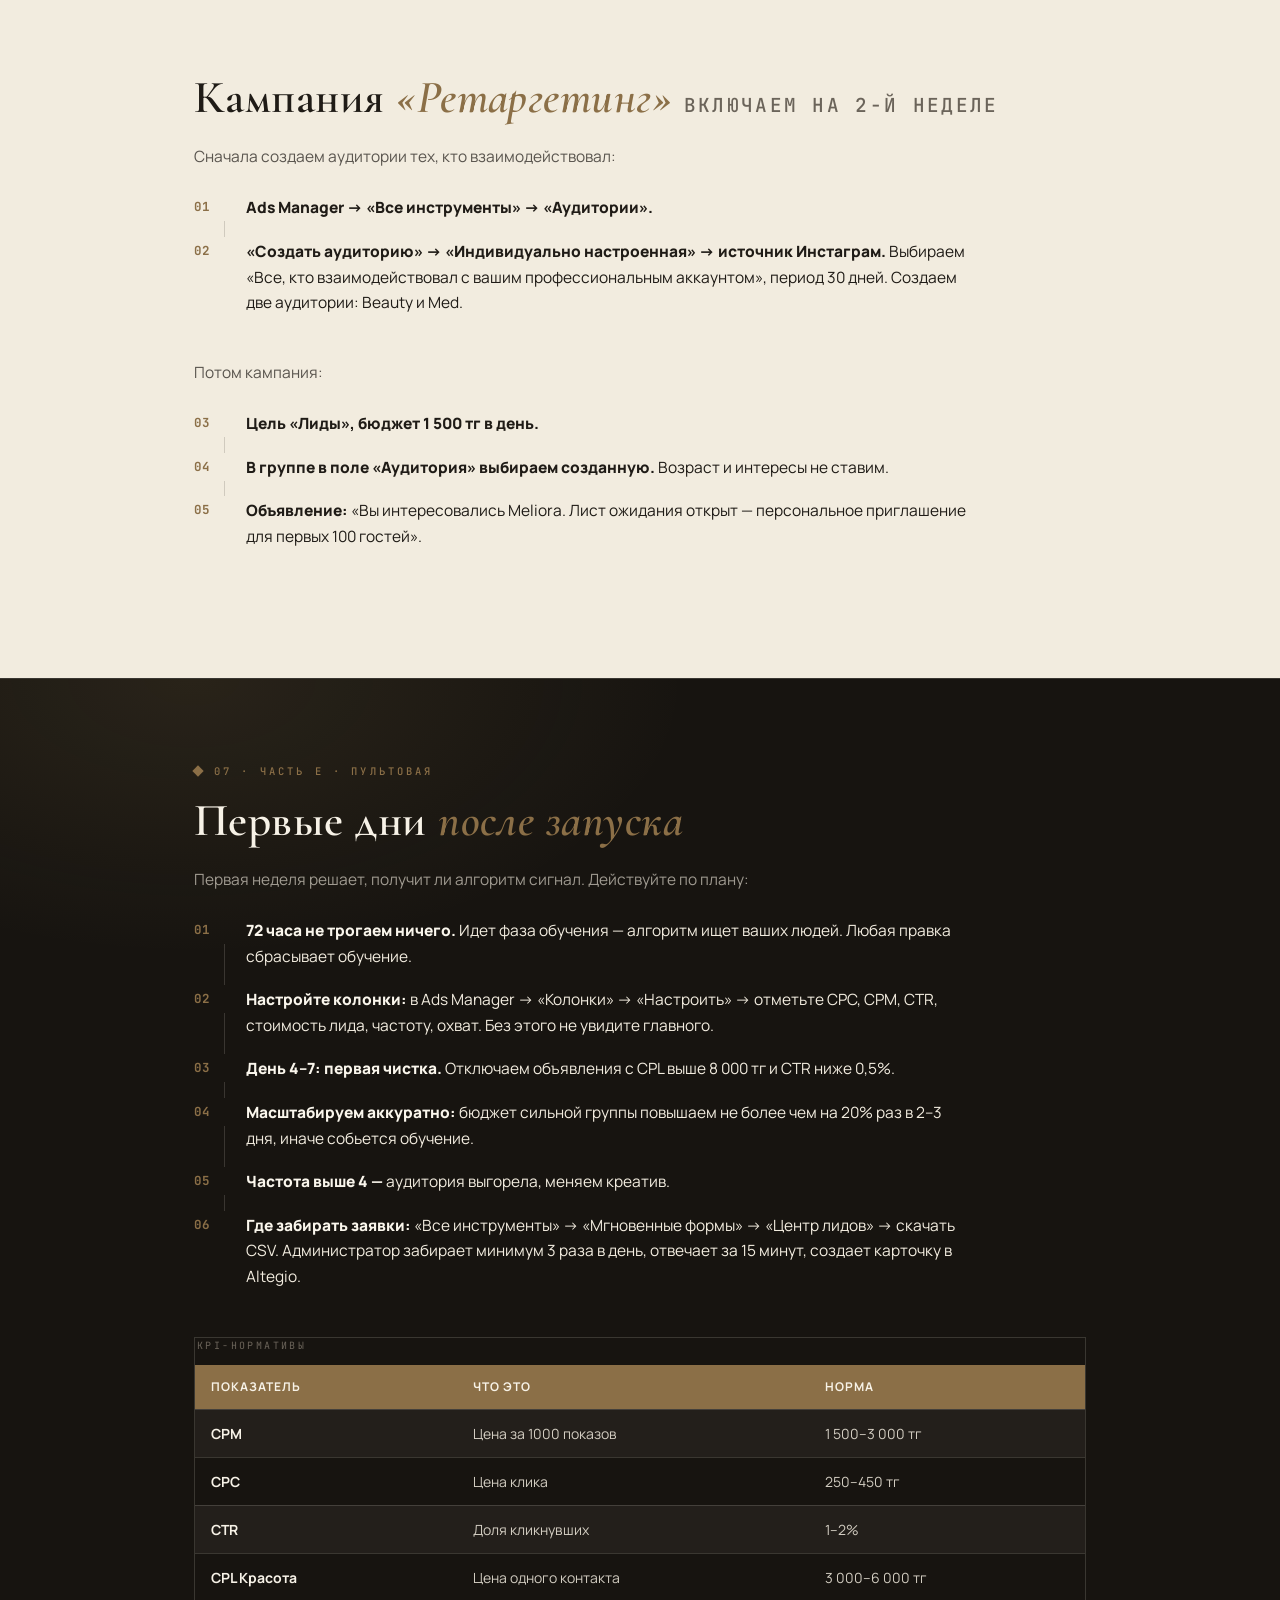
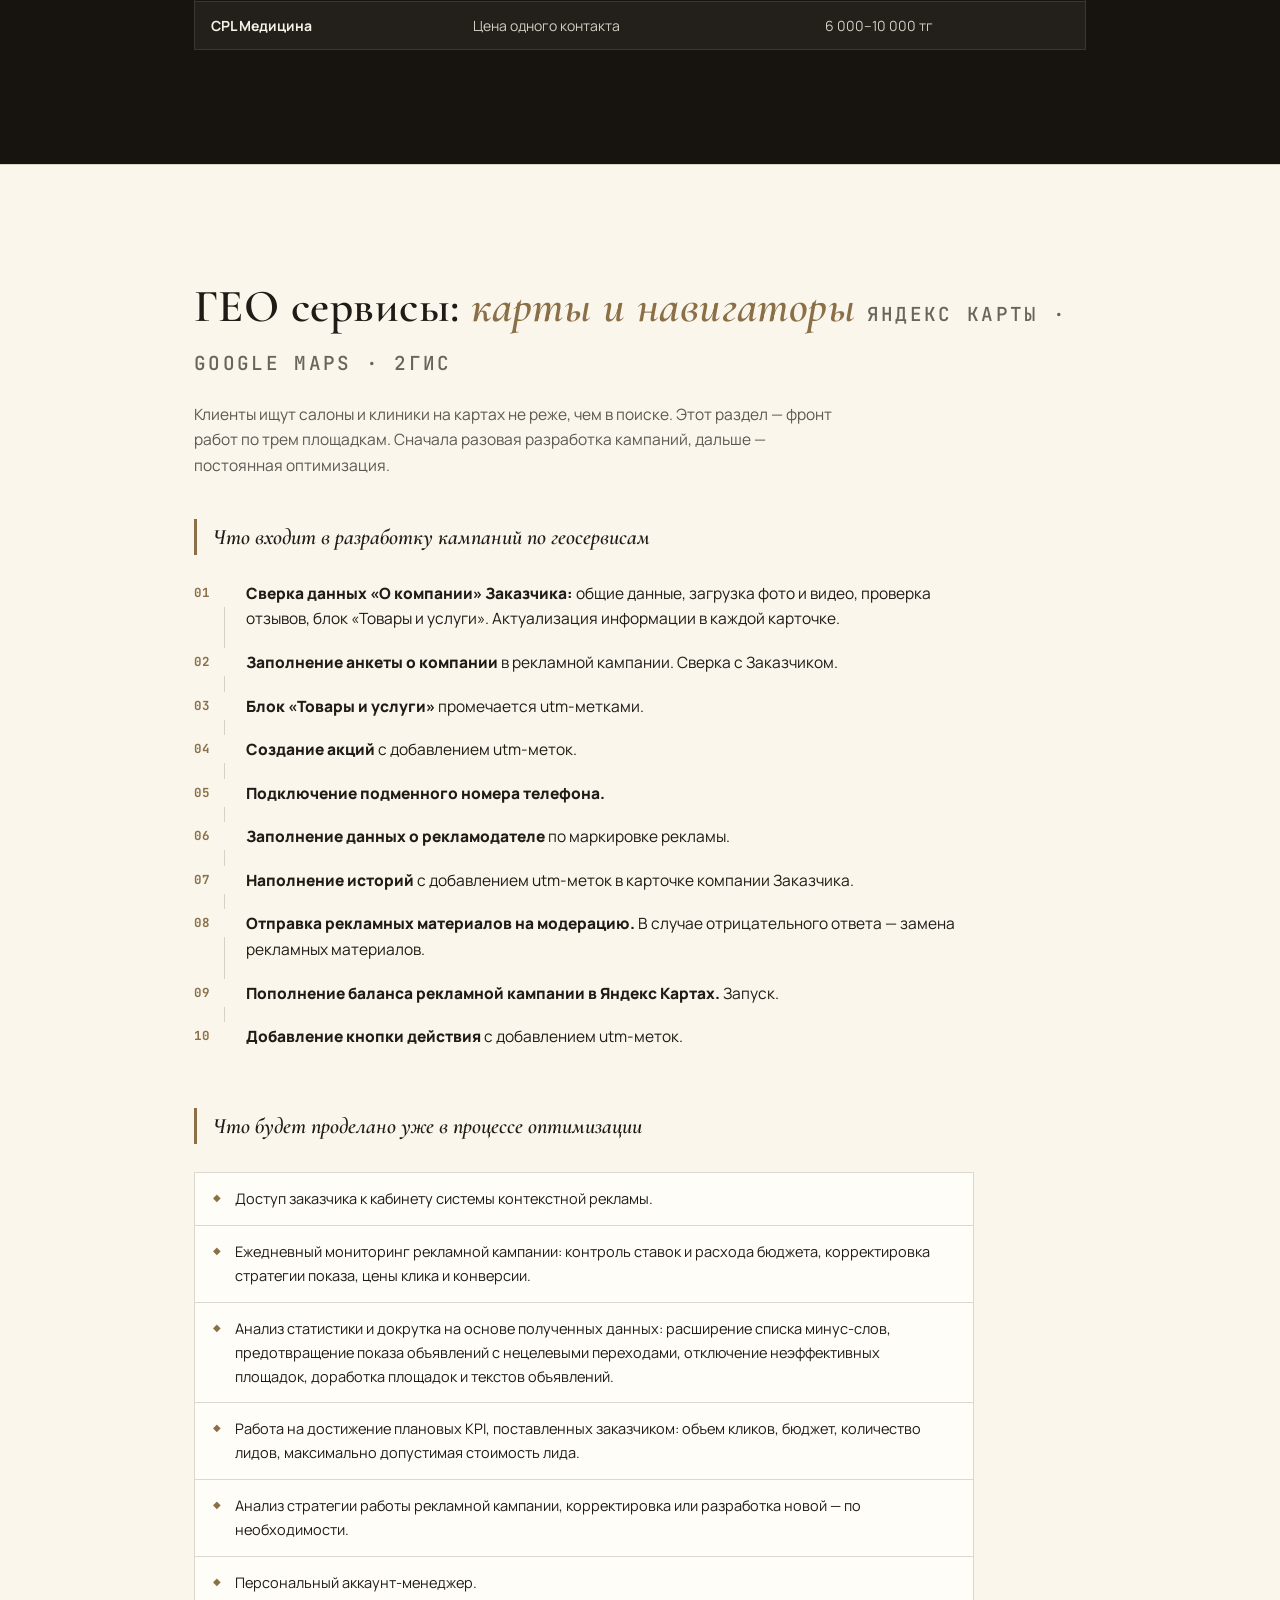
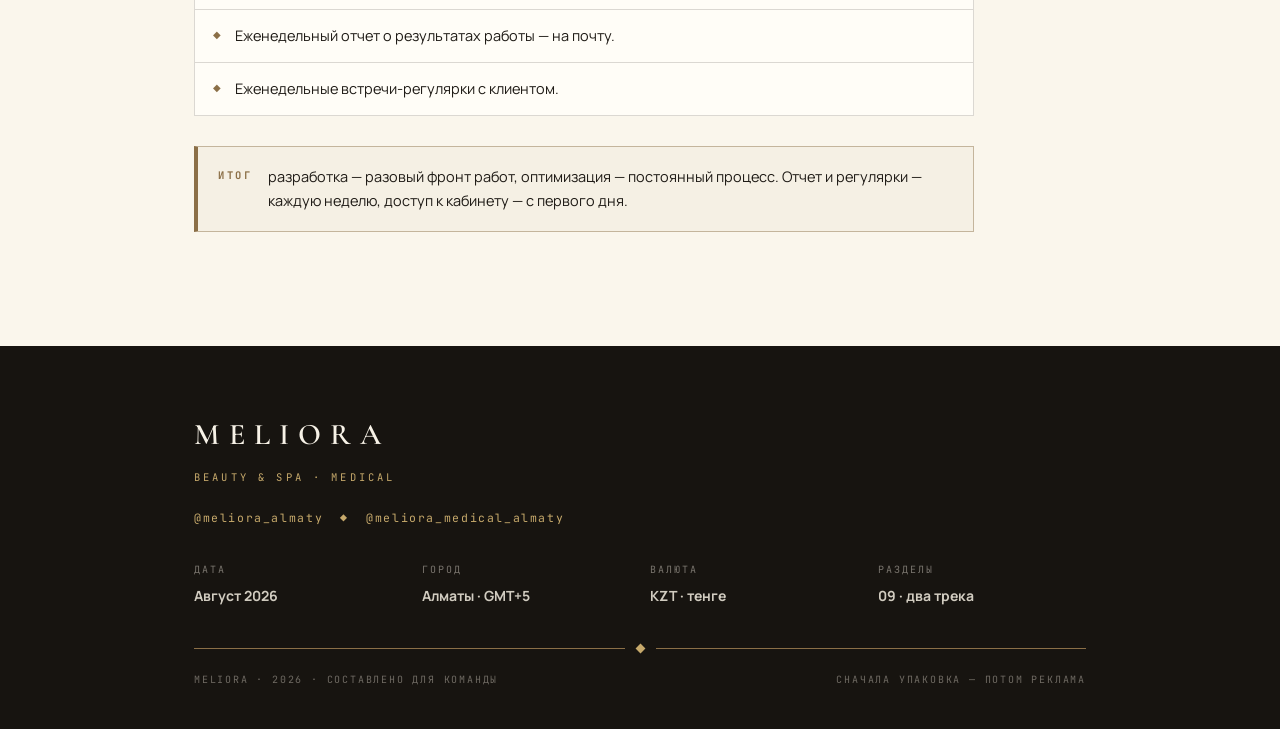
==== commit 6624a057: "task snapshot a8f72234-5330-4dde-a5ec-fad85dca66f3" ====
--- a/public/meliora-guide.html
+++ b/public/meliora-guide.html
@@ -9,7 +9,8 @@
 <html lang="ru">
 <head>
 <meta charset="utf-8">
-<meta name="viewport" content="width=device-width, initial-scale=1">
+<meta name="viewport" content="width=device-width, initial-scale=1, viewport-fit=cover">
+<meta name="theme-color" content="#171410">
 <title>MELIORA — Технический запуск рекламы: Instagram + ГЕО сервисы</title>
 <link rel="preconnect" href="https://fonts.googleapis.com">
 <link rel="preconnect" href="https://fonts.gstatic.com" crossorigin>
@@ -25,19 +26,27 @@
   --mono:"JetBrains Mono","Consolas",monospace;
 }
 *{box-sizing:border-box;margin:0;padding:0}
-html{scroll-behavior:smooth}
-body{font-family:var(--body);font-size:15.5px;line-height:1.65;color:var(--ink);background:var(--paper)}
+html{scroll-behavior:smooth;-webkit-text-size-adjust:100%;text-size-adjust:100%;scroll-padding-top:104px}
+body{font-family:var(--body);font-size:15.5px;line-height:1.65;color:var(--ink);background:var(--paper);
+  -webkit-tap-highlight-color:transparent;-webkit-font-smoothing:antialiased;overflow-x:hidden}
 ::selection{background:var(--gold);color:var(--paper-2)}
 a{color:inherit}
+:focus-visible{outline:2px solid var(--gold-2);outline-offset:2px}
 .wrap{max-width:940px;margin:0 auto;padding:0 24px}
 
 /* ---------- прогресс + шапка ---------- */
 #pbar{position:fixed;top:0;left:0;height:3px;width:0;background:var(--gold-2);z-index:90}
-.top{position:fixed;top:0;left:0;right:0;z-index:80;display:flex;align-items:center;gap:18px;
-  padding:14px 24px;background:rgba(23,20,16,.82);backdrop-filter:blur(10px);border-bottom:1px solid var(--line-d)}
+.top{position:fixed;top:0;left:0;right:0;z-index:80;display:flex;align-items:center;flex-wrap:wrap;gap:10px 18px;
+  padding:12px 24px;background:rgba(23,20,16,.82);-webkit-backdrop-filter:blur(10px);backdrop-filter:blur(10px);
+  border-bottom:1px solid var(--line-d)}
 .top .brand{font-family:var(--disp);font-weight:700;font-size:19px;letter-spacing:.3em;color:#F7F2E7}
-.top nav{display:flex;gap:4px;margin-left:auto;overflow-x:auto;scrollbar-width:none}
+.top nav{display:flex;gap:4px;margin-left:auto;overflow-x:auto;scrollbar-width:none;
+  -webkit-overflow-scrolling:touch;max-width:100%}
 .top nav::-webkit-scrollbar{display:none}
+@media (max-width:820px){
+  .top{padding:10px 16px 8px}
+  .top nav{flex:1 1 100%;order:5;margin-left:0;padding-bottom:2px}
+}
 .top nav a{font-family:var(--mono);font-size:10.5px;letter-spacing:.14em;text-transform:uppercase;
   color:rgba(242,236,223,.55);text-decoration:none;padding:5px 9px;border:1px solid transparent;white-space:nowrap;transition:.25s}
 .top nav a:hover{color:var(--gold-2);border-color:rgba(198,169,107,.4)}
@@ -140,7 +149,7 @@
 .marked li::before{content:"◆";color:var(--gold);font-size:10px;line-height:2}
 
 /* таблицы */
-.tbl{margin:30px 0;border:1px solid var(--line);background:var(--white);overflow-x:auto}
+.tbl{margin:30px 0;border:1px solid var(--line);background:var(--white);overflow-x:auto;-webkit-overflow-scrolling:touch}
 .tbl table{width:100%;border-collapse:collapse;min-width:560px}
 .tbl caption{text-align:left;padding:0 0 10px 2px;font-family:var(--mono);font-size:10px;letter-spacing:.24em;text-transform:uppercase;color:var(--muted);caption-side:top}
 .tbl th{background:var(--gold);color:#F7F2E7;font-size:12px;font-weight:700;letter-spacing:.08em;text-transform:uppercase;text-align:left;padding:12px 16px}
@@ -193,7 +202,22 @@
   .toc a:nth-child(odd){border-left:0!important}
   .tracks{grid-template-columns:1fr}
   footer .meta{grid-template-columns:repeat(2,1fr)}
-  .top nav{display:none}
+}
+/* очень узкие экраны (iPhone SE и т.п.) */
+@media (max-width:480px){
+  .wrap{padding:0 16px}
+  #cover{padding-top:126px}
+  .wordmark{letter-spacing:.16em}
+  .passport div{padding:14px 16px}
+  .passport strong{font-size:20px}
+  .toc .wrap{grid-template-columns:1fr}
+  .toc a{border-left:0!important}
+  .toc a:nth-child(n+2){border-top:1px solid var(--line)!important}
+  ol.steps li{padding-left:44px}
+  ol.steps li::after{left:24px}
+  .phases li{padding-left:30px}
+  .tbl td,.tbl th{padding:10px 12px}
+  footer .meta{grid-template-columns:1fr 1fr}
 }
 @media (prefers-reduced-motion:reduce){
   html{scroll-behavior:auto}
